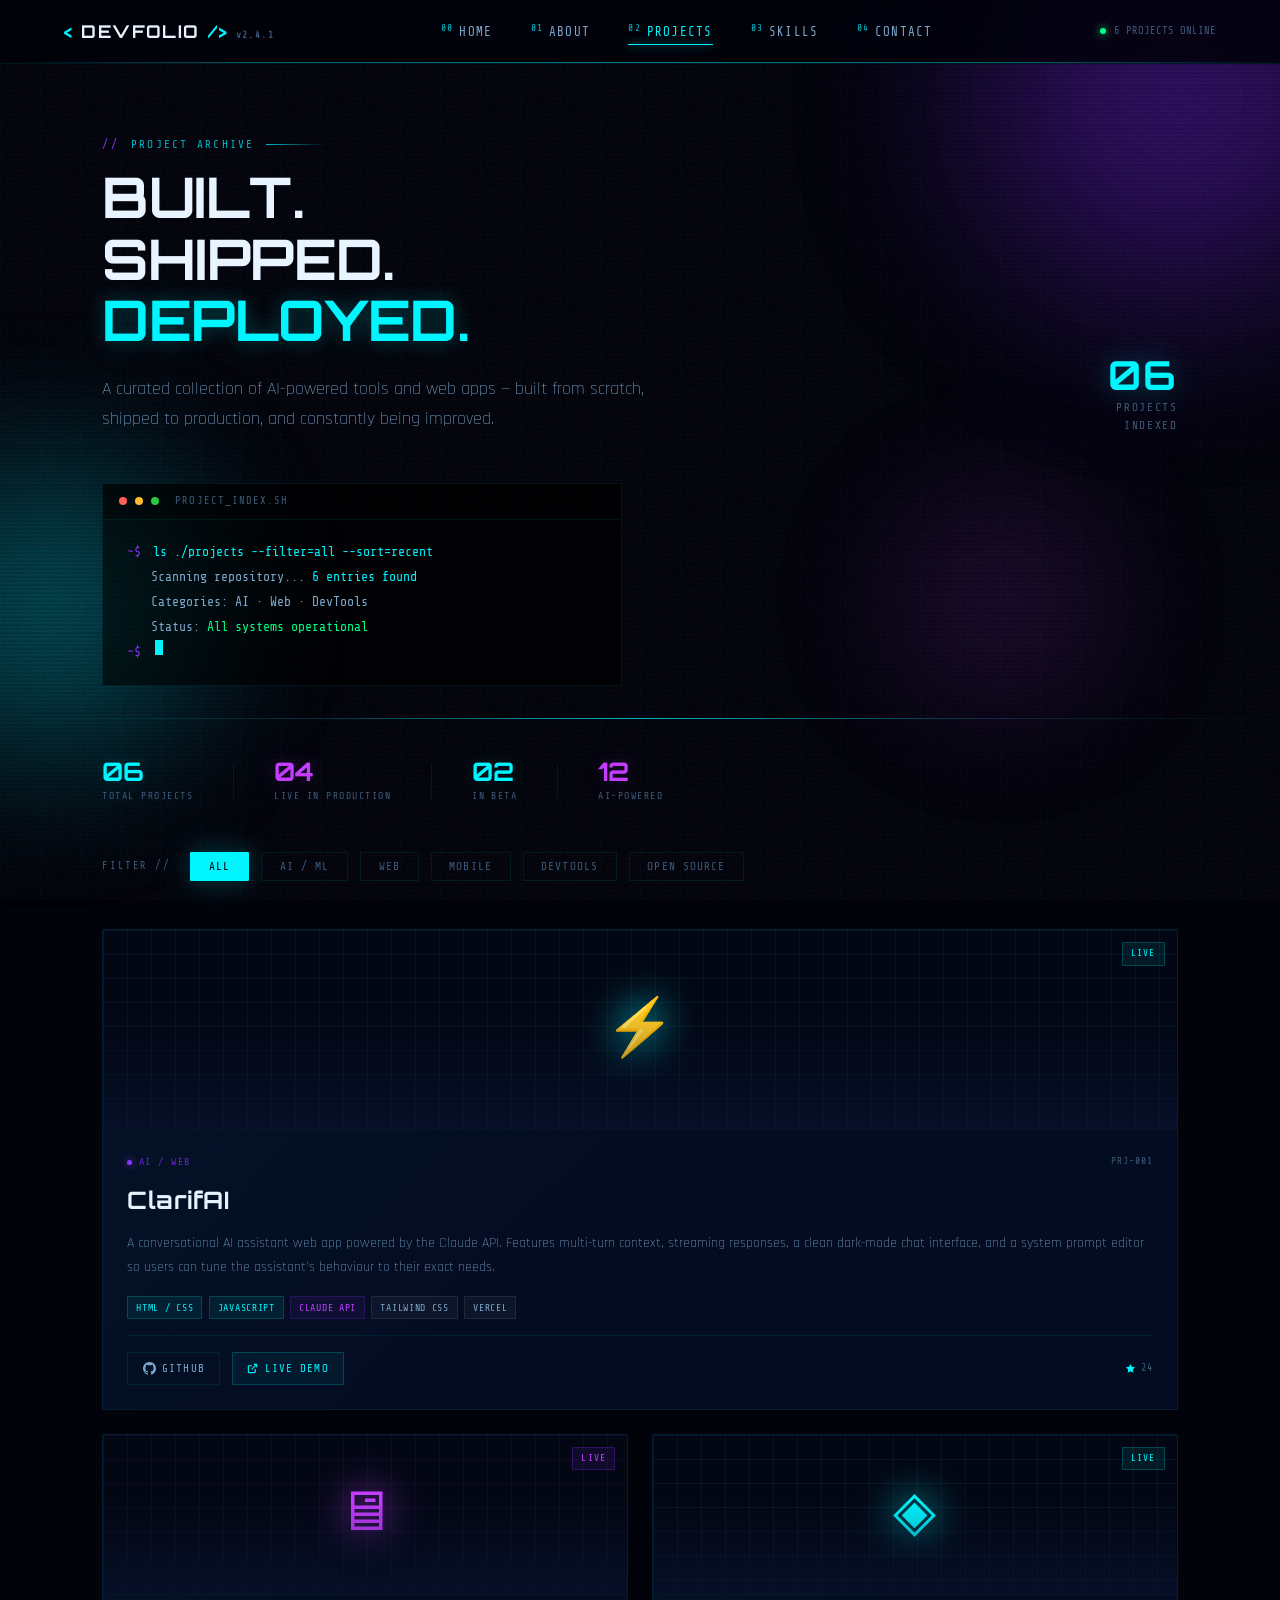
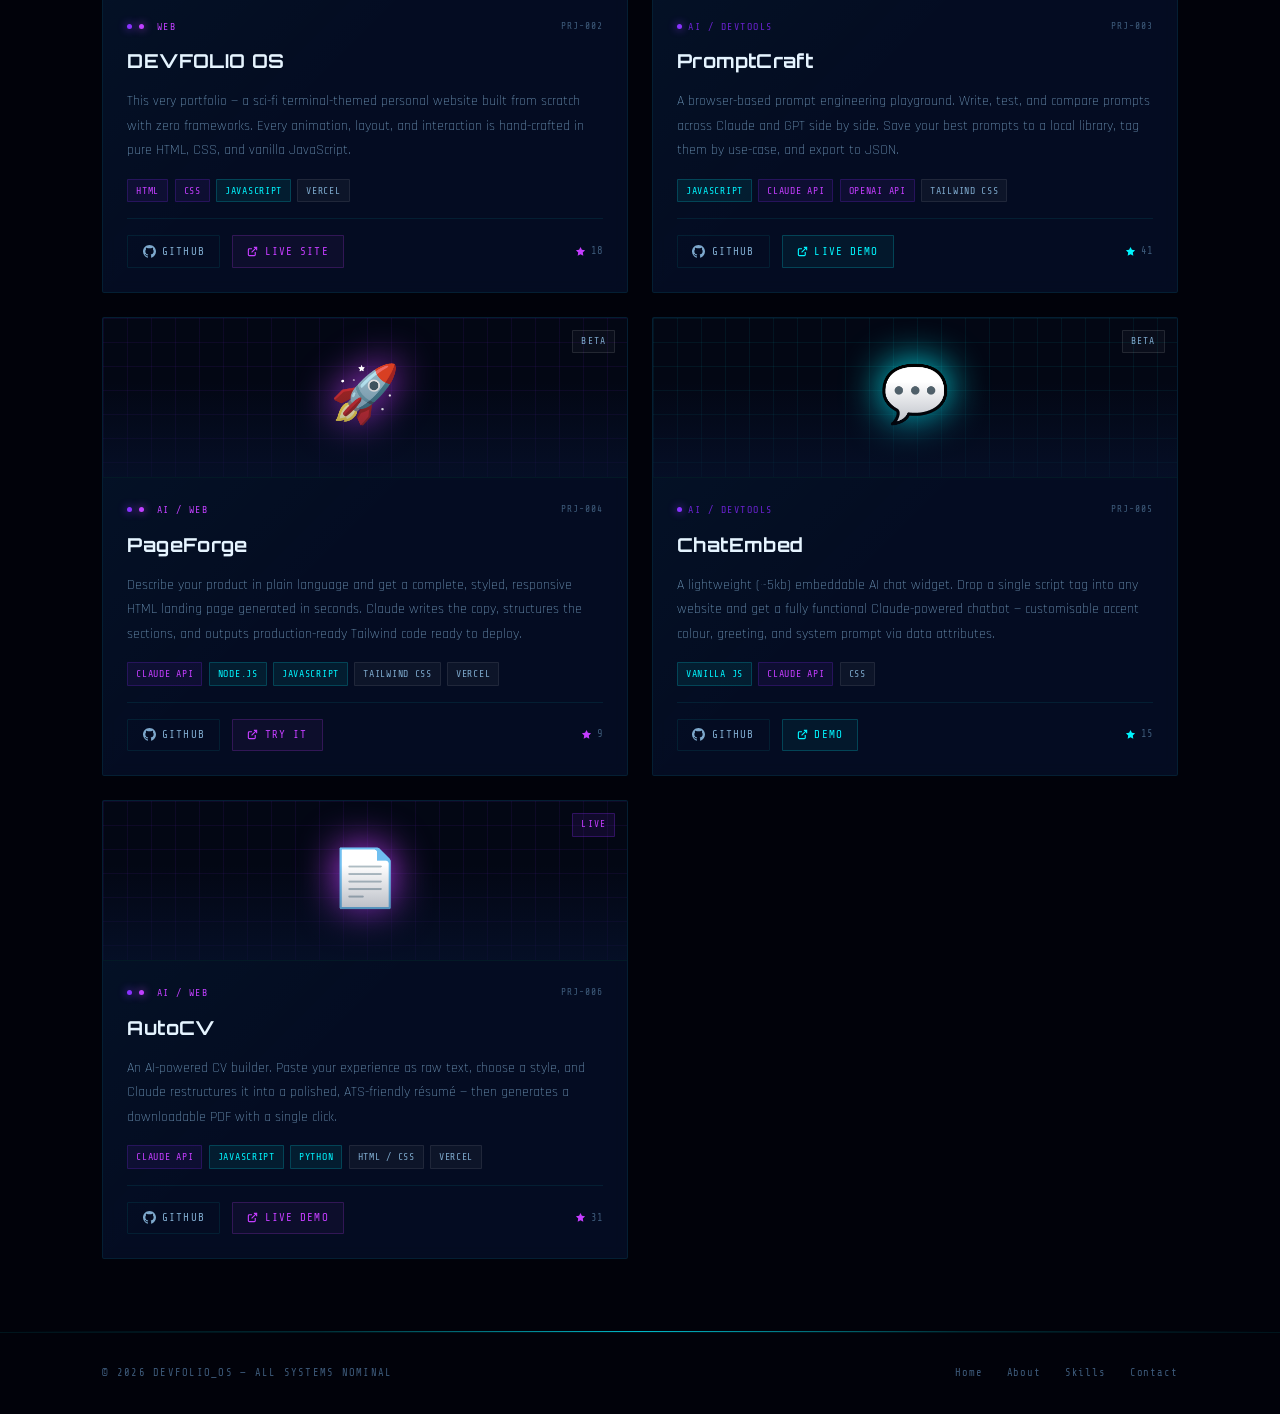
==== projects.html @ 861e6e6e "feat: load REGISTRY_MODULE and establish project array - Deploy `projects.html` to catalog active so" ====
<!doctype html>
<html lang="en">
  <head>
    <meta charset="UTF-8" />
    <meta name="viewport" content="width=device-width, initial-scale=1.0" />
    <title>DEVFOLIO_OS // Projects</title>
    <link rel="stylesheet" href="./style.css" />
    <style>
      /* ── Projects Page Specific ── */

      .projects-hero {
        padding: clamp(3rem, 8vh, 5rem) clamp(1.5rem, 8vw, 7rem) 2rem;
        max-width: 1280px;
        margin: 0 auto;
      }

      .projects-hero-grid {
        display: grid;
        grid-template-columns: 1fr auto;
        align-items: end;
        gap: 2rem;
        margin-bottom: 3rem;
      }

      .projects-counter {
        font-family: var(--font-mono);
        font-size: 0.7rem;
        color: var(--text-muted);
        letter-spacing: 0.15em;
        text-align: right;
      }

      .projects-counter span {
        display: block;
        font-family: var(--font-display);
        font-size: 2.5rem;
        font-weight: 700;
        color: var(--cyan);
        text-shadow: 0 0 30px var(--cyan-glow-md);
        line-height: 1;
        margin-bottom: 0.25rem;
      }

      /* ── Filter Bar ── */
      .filter-bar {
        display: flex;
        align-items: center;
        gap: 0.75rem;
        flex-wrap: wrap;
        padding: 0 clamp(1.5rem, 8vw, 7rem);
        max-width: 1280px;
        margin: 0 auto 3rem;
      }

      .filter-label {
        font-family: var(--font-mono);
        font-size: 0.65rem;
        color: var(--text-muted);
        letter-spacing: 0.15em;
        text-transform: uppercase;
        margin-right: 0.5rem;
        white-space: nowrap;
      }

      .filter-btn {
        font-family: var(--font-mono);
        font-size: 0.7rem;
        letter-spacing: 0.1em;
        text-transform: uppercase;
        padding: 0.45rem 1.1rem;
        border-radius: 1px;
        border: 1px solid var(--border-subtle);
        color: var(--text-muted);
        background: transparent;
        transition: all 0.25s ease;
        position: relative;
        overflow: hidden;
      }

      .filter-btn::before {
        content: '';
        position: absolute;
        inset: 0;
        background: var(--cyan-glow);
        opacity: 0;
        transition: opacity 0.25s ease;
      }

      .filter-btn:hover {
        color: var(--cyan);
        border-color: var(--border-dim);
      }

      .filter-btn:hover::before {
        opacity: 1;
      }

      .filter-btn.active {
        color: var(--bg-void);
        background: var(--cyan);
        border-color: var(--cyan);
        box-shadow:
          0 0 20px var(--cyan-glow),
          0 0 40px var(--cyan-glow);
      }

      .filter-btn.active::before {
        opacity: 0;
      }

      .filter-divider {
        width: 1px;
        height: 18px;
        background: var(--border-subtle);
        margin: 0 0.25rem;
      }

      /* ── Projects Grid ── */
      .projects-section {
        padding: 0 clamp(1.5rem, 8vw, 7rem) clamp(4rem, 8vh, 6rem);
        max-width: 1280px;
        margin: 0 auto;
      }

      .projects-grid {
        display: grid;
        grid-template-columns: repeat(auto-fill, minmax(360px, 1fr));
        gap: 1.5rem;
      }

      /* ── Project Card ── */
      .project-card {
        background: var(--bg-glass);
        border: 1px solid var(--border-subtle);
        border-radius: 2px;
        backdrop-filter: blur(8px);
        -webkit-backdrop-filter: blur(8px);
        position: relative;
        overflow: hidden;
        display: flex;
        flex-direction: column;
        transition:
          border-color 0.35s ease,
          box-shadow 0.35s ease,
          transform 0.35s ease;
      }

      .project-card::before {
        content: '';
        position: absolute;
        inset: 0;
        background: linear-gradient(135deg, rgba(0, 245, 255, 0.03) 0%, transparent 50%);
        pointer-events: none;
        transition: opacity 0.35s ease;
      }

      .project-card::after {
        content: '';
        position: absolute;
        top: 0;
        left: 0;
        right: 0;
        height: 2px;
        background: linear-gradient(90deg, transparent, var(--cyan), transparent);
        opacity: 0;
        transition: opacity 0.35s ease;
      }

      .project-card:hover {
        border-color: var(--border-bright);
        box-shadow:
          0 0 0 1px rgba(0, 245, 255, 0.08),
          0 0 40px rgba(0, 245, 255, 0.12),
          0 0 80px rgba(0, 245, 255, 0.06),
          0 16px 48px rgba(0, 0, 0, 0.5);
        transform: translateY(-4px);
      }

      .project-card:hover::after {
        opacity: 1;
      }

      .project-card.violet-accent:hover {
        border-color: var(--border-violet);
        box-shadow:
          0 0 0 1px rgba(139, 47, 255, 0.1),
          0 0 40px rgba(139, 47, 255, 0.15),
          0 0 80px rgba(139, 47, 255, 0.08),
          0 16px 48px rgba(0, 0, 0, 0.5);
      }

      .project-card.violet-accent::after {
        background: linear-gradient(90deg, transparent, var(--electric), transparent);
      }

      .project-card.featured {
        grid-column: span 2;
      }

      /* Card inner corners */
      .project-card .cc {
        position: absolute;
        width: 10px;
        height: 10px;
        border-color: var(--cyan-dim);
        border-style: solid;
        opacity: 0;
        transition: opacity 0.35s ease;
      }
      .project-card:hover .cc {
        opacity: 0.5;
      }
      .project-card .cc.tl {
        top: 0;
        left: 0;
        border-width: 1px 0 0 1px;
      }
      .project-card .cc.tr {
        top: 0;
        right: 0;
        border-width: 1px 1px 0 0;
      }
      .project-card .cc.bl {
        bottom: 0;
        left: 0;
        border-width: 0 0 1px 1px;
      }
      .project-card .cc.br {
        bottom: 0;
        right: 0;
        border-width: 0 1px 1px 0;
      }

      /* Card preview banner */
      .project-banner {
        height: 160px;
        position: relative;
        overflow: hidden;
        background: var(--bg-deep);
        border-bottom: 1px solid var(--border-subtle);
        flex-shrink: 0;
      }

      .project-banner-grid {
        position: absolute;
        inset: 0;
        background-image:
          linear-gradient(rgba(0, 245, 255, 0.06) 1px, transparent 1px),
          linear-gradient(90deg, rgba(0, 245, 255, 0.06) 1px, transparent 1px);
        background-size: 24px 24px;
      }

      .project-banner-icon {
        position: absolute;
        inset: 0;
        display: flex;
        align-items: center;
        justify-content: center;
        font-size: 3.5rem;
        filter: drop-shadow(0 0 20px currentColor);
      }

      .project-banner-overlay {
        position: absolute;
        inset: 0;
        background: linear-gradient(to top, var(--bg-glass) 0%, transparent 60%);
      }

      .project-banner-status {
        position: absolute;
        top: 0.75rem;
        right: 0.75rem;
        font-family: var(--font-mono);
        font-size: 0.6rem;
        letter-spacing: 0.12em;
        text-transform: uppercase;
        padding: 0.2rem 0.5rem;
        border-radius: 1px;
      }

      /* Card body */
      .project-body {
        padding: 1.5rem;
        display: flex;
        flex-direction: column;
        gap: 1rem;
        flex: 1;
      }

      .project-meta {
        display: flex;
        align-items: center;
        justify-content: space-between;
        gap: 0.5rem;
      }

      .project-category {
        font-family: var(--font-mono);
        font-size: 0.62rem;
        letter-spacing: 0.15em;
        text-transform: uppercase;
        color: var(--violet-dim);
        display: flex;
        align-items: center;
        gap: 0.4rem;
      }

      .project-category::before {
        content: '';
        display: inline-block;
        width: 5px;
        height: 5px;
        border-radius: 50%;
        background: var(--violet);
        box-shadow: 0 0 8px var(--violet);
      }

      .project-id {
        font-family: var(--font-mono);
        font-size: 0.6rem;
        color: var(--text-muted);
        letter-spacing: 0.1em;
      }

      .project-title {
        font-family: var(--font-display);
        font-size: 1.2rem;
        font-weight: 700;
        color: var(--text-primary);
        letter-spacing: 0.02em;
        line-height: 1.2;
        transition: color 0.25s ease;
      }

      .project-card:hover .project-title {
        color: var(--cyan);
      }

      .project-card.violet-accent:hover .project-title {
        color: var(--electric);
      }

      .project-desc {
        font-size: 0.9rem;
        color: var(--text-secondary);
        line-height: 1.7;
        font-weight: 300;
        flex: 1;
      }

      .project-stack {
        display: flex;
        flex-wrap: wrap;
        gap: 0.4rem;
      }

      .stack-tag {
        font-family: var(--font-mono);
        font-size: 0.62rem;
        letter-spacing: 0.07em;
        padding: 0.18rem 0.5rem;
        border-radius: 1px;
        text-transform: uppercase;
      }

      .stack-tag.cyan {
        color: var(--cyan);
        background: rgba(0, 245, 255, 0.07);
        border: 1px solid rgba(0, 245, 255, 0.18);
      }

      .stack-tag.violet {
        color: var(--electric);
        background: rgba(139, 47, 255, 0.08);
        border: 1px solid rgba(139, 47, 255, 0.2);
      }

      .stack-tag.neutral {
        color: var(--text-secondary);
        background: rgba(255, 255, 255, 0.04);
        border: 1px solid rgba(255, 255, 255, 0.08);
      }

      .project-footer {
        display: flex;
        align-items: center;
        gap: 0.75rem;
        padding-top: 1rem;
        border-top: 1px solid var(--border-subtle);
        margin-top: auto;
      }

      .project-link {
        display: inline-flex;
        align-items: center;
        gap: 0.4rem;
        font-family: var(--font-mono);
        font-size: 0.68rem;
        letter-spacing: 0.1em;
        text-transform: uppercase;
        padding: 0.4rem 0.9rem;
        border-radius: 1px;
        border: 1px solid transparent;
        transition: all 0.25s ease;
      }

      .project-link.github {
        color: var(--text-secondary);
        border-color: var(--border-subtle);
      }

      .project-link.github:hover {
        color: var(--text-primary);
        border-color: var(--border-dim);
        background: rgba(255, 255, 255, 0.04);
        text-shadow: none;
      }

      .project-link.demo {
        color: var(--cyan);
        border-color: rgba(0, 245, 255, 0.2);
        background: rgba(0, 245, 255, 0.05);
      }

      .project-link.demo:hover {
        background: rgba(0, 245, 255, 0.12);
        border-color: var(--cyan);
        box-shadow: 0 0 16px var(--cyan-glow);
        text-shadow: none;
      }

      .project-link.demo.violet {
        color: var(--electric);
        border-color: rgba(196, 61, 255, 0.2);
        background: rgba(196, 61, 255, 0.05);
      }

      .project-link.demo.violet:hover {
        background: rgba(196, 61, 255, 0.12);
        border-color: var(--electric);
        box-shadow: 0 0 16px var(--electric-glow);
      }

      .project-star {
        margin-left: auto;
        display: flex;
        align-items: center;
        gap: 0.3rem;
        font-family: var(--font-mono);
        font-size: 0.65rem;
        color: var(--text-muted);
      }

      /* ── Empty State ── */
      .projects-empty {
        display: none;
        grid-column: 1 / -1;
        padding: 4rem 2rem;
        text-align: center;
        border: 1px dashed var(--border-subtle);
        color: var(--text-muted);
        font-family: var(--font-mono);
        font-size: 0.8rem;
        letter-spacing: 0.1em;
      }

      .projects-empty span {
        display: block;
        font-size: 2rem;
        margin-bottom: 1rem;
        opacity: 0.3;
      }

      /* ── Hide filtered cards ── */
      .project-card.hidden {
        display: none;
      }

      /* ── Featured card special layout ── */
      .project-card.featured .project-banner {
        height: 200px;
      }

      .project-card.featured .project-title {
        font-size: 1.5rem;
      }

      /* ── Stats bar ── */
      .projects-stats {
        display: flex;
        align-items: center;
        gap: 2.5rem;
        padding: 0 clamp(1.5rem, 8vw, 7rem);
        max-width: 1280px;
        margin: 0 auto 3rem;
        flex-wrap: wrap;
      }

      .stat-item {
        display: flex;
        flex-direction: column;
        gap: 0.2rem;
      }

      .stat-value {
        font-family: var(--font-display);
        font-size: 1.6rem;
        font-weight: 700;
        color: var(--cyan);
        text-shadow: 0 0 20px var(--cyan-glow);
        line-height: 1;
      }

      .stat-label {
        font-family: var(--font-mono);
        font-size: 0.62rem;
        color: var(--text-muted);
        letter-spacing: 0.15em;
        text-transform: uppercase;
      }

      .stat-divider {
        width: 1px;
        height: 36px;
        background: var(--border-subtle);
      }

      /* ── Responsive ── */
      @media (max-width: 900px) {
        .projects-hero-grid {
          grid-template-columns: 1fr;
        }
        .projects-counter {
          text-align: left;
          display: flex;
          align-items: center;
          gap: 0.75rem;
        }
        .projects-counter span {
          display: inline;
          font-size: 1.8rem;
        }
        .project-card.featured {
          grid-column: span 1;
        }
      }

      @media (max-width: 768px) {
        .projects-grid {
          grid-template-columns: 1fr;
        }
        .projects-stats {
          gap: 1.5rem;
        }
      }
    </style>
  </head>
  <body>
    <!-- Background layers -->
    <div class="noise"></div>
    <div class="orb orb-1"></div>
    <div class="orb orb-2"></div>
    <div class="orb orb-3"></div>

    <!-- Navigation -->
    <nav class="nav">
      <a href="./index.html" class="nav-logo">
        <span class="accent">&lt;</span>
        DEVFOLIO
        <span class="accent">/&gt;</span>
        <span class="version">v2.4.1</span>
      </a>
      <ul class="nav-links" id="navLinks">
        <li><a href="./index.html" class="nav-link" data-index="00">Home</a></li>
        <li><a href="./about.html" class="nav-link" data-index="01">About</a></li>
        <li><a href="./projects.html" class="nav-link active" data-index="02">Projects</a></li>
        <li><a href="./skills.html" class="nav-link" data-index="03">Skills</a></li>
        <li><a href="./contact.html" class="nav-link" data-index="04">Contact</a></li>
      </ul>
      <div class="nav-status">
        <div class="nav-status-dot"></div>
        <span>6 PROJECTS ONLINE</span>
      </div>
      <button class="nav-toggle" id="navToggle" aria-label="Toggle navigation">
        <span></span>
        <span></span>
        <span></span>
      </button>
    </nav>

    <div class="page">
      <!-- ── Hero ── -->
      <div class="projects-hero">
        <div class="projects-hero-grid reveal">
          <div>
            <div class="section-tag">Project Archive</div>
            <h1 class="section-title">
              BUILT.
              <br />
              SHIPPED.
              <br />
              <em>DEPLOYED.</em>
            </h1>
            <p class="section-sub">
              A curated collection of AI-powered tools and web apps — built from scratch, shipped to
              production, and constantly being improved.
            </p>
          </div>
          <div class="projects-counter reveal reveal-delay-2">
            <span id="visibleCount">06</span>
            PROJECTS
            <br />
            INDEXED
          </div>
        </div>

        <!-- Terminal snippet -->
        <div class="terminal reveal reveal-delay-3" style="max-width: 520px">
          <div class="terminal-header">
            <div class="terminal-dot red"></div>
            <div class="terminal-dot yellow"></div>
            <div class="terminal-dot green"></div>
            <span class="terminal-title">project_index.sh</span>
          </div>
          <div class="terminal-body">
            <div class="terminal-line">
              <span class="terminal-prompt">~$</span>
              <span class="terminal-cmd">ls ./projects --filter=all --sort=recent</span>
            </div>
            <div class="terminal-line">
              <span class="terminal-out">
                Scanning repository...
                <span style="color: var(--cyan)">6 entries found</span>
              </span>
            </div>
            <div class="terminal-line">
              <span class="terminal-out">Categories: AI · Web · DevTools</span>
            </div>
            <div class="terminal-line">
              <span class="terminal-out">
                Status:
                <span style="color: #00ff88">All systems operational</span>
              </span>
            </div>
            <div class="terminal-line">
              <span class="terminal-prompt">~$</span>
              <span class="terminal-cursor"></span>
            </div>
          </div>
        </div>
      </div>

      <div class="divider"></div>

      <!-- ── Stats ── -->
      <div class="projects-stats" style="padding-top: 2.5rem">
        <div class="stat-item reveal">
          <div class="stat-value">06</div>
          <div class="stat-label">Total Projects</div>
        </div>
        <div class="stat-divider reveal reveal-delay-1"></div>
        <div class="stat-item reveal reveal-delay-1">
          <div class="stat-value" style="color: var(--electric); text-shadow: 0 0 20px var(--electric-glow)">04</div>
          <div class="stat-label">Live in Production</div>
        </div>
        <div class="stat-divider reveal reveal-delay-2"></div>
        <div class="stat-item reveal reveal-delay-2">
          <div class="stat-value">02</div>
          <div class="stat-label">In Beta</div>
        </div>
        <div class="stat-divider reveal reveal-delay-3"></div>
        <div class="stat-item reveal reveal-delay-3">
          <div class="stat-value" style="color: var(--electric); text-shadow: 0 0 20px var(--electric-glow)">12</div>
          <div class="stat-label">AI-Powered</div>
        </div>
      </div>

      <!-- ── Filter Bar ── -->
      <div class="filter-bar reveal">
        <span class="filter-label">Filter //</span>
        <button class="filter-btn active" data-filter="all">All</button>
        <button class="filter-btn" data-filter="ai">AI / ML</button>
        <button class="filter-btn" data-filter="web">Web</button>
        <button class="filter-btn" data-filter="mobile">Mobile</button>
        <button class="filter-btn" data-filter="devtools">DevTools</button>
        <button class="filter-btn" data-filter="oss">Open Source</button>
      </div>

      <!-- ── Projects Grid ── -->
      <div class="projects-section">
        <div class="projects-grid" id="projectsGrid">
          <!-- ── Card 01: ClarifAI ── -->
          <article class="project-card featured reveal" data-category="ai web">
            <div class="cc tl"></div><div class="cc tr"></div>
            <div class="cc bl"></div><div class="cc br"></div>

            <div class="project-banner">
              <div class="project-banner-grid"></div>
              <div class="project-banner-icon" style="color: var(--cyan);">⚡</div>
              <div class="project-banner-overlay"></div>
              <div class="project-banner-status tag tag-cyan">LIVE</div>
            </div>

            <div class="project-body">
              <div class="project-meta">
                <span class="project-category">AI / Web</span>
                <span class="project-id">PRJ-001</span>
              </div>
              <h2 class="project-title">ClarifAI</h2>
              <p class="project-desc">
                A conversational AI assistant web app powered by the Claude API. Features multi-turn
                context, streaming responses, a clean dark-mode chat interface, and a system prompt
                editor so users can tune the assistant's behaviour to their exact needs.
              </p>
              <div class="project-stack">
                <span class="stack-tag cyan">HTML / CSS</span>
                <span class="stack-tag cyan">JavaScript</span>
                <span class="stack-tag violet">Claude API</span>
                <span class="stack-tag neutral">Tailwind CSS</span>
                <span class="stack-tag neutral">Vercel</span>
              </div>
              <div class="project-footer">
                <a href="#" class="project-link github"><svg width="13" height="13" viewBox="0 0 24 24" fill="currentColor"><path d="M12 0C5.37 0 0 5.37 0 12c0 5.3 3.44 9.8 8.2 11.37.6.1.82-.26.82-.58v-2.03c-3.34.73-4.04-1.61-4.04-1.61-.54-1.38-1.33-1.75-1.33-1.75-1.08-.74.08-.73.08-.73 1.2.09 1.83 1.23 1.83 1.23 1.07 1.83 2.8 1.3 3.48 1 .1-.78.42-1.3.76-1.6-2.67-.3-5.47-1.33-5.47-5.93 0-1.31.47-2.38 1.24-3.22-.13-.3-.54-1.52.12-3.18 0 0 1-.32 3.3 1.23a11.5 11.5 0 0 1 3-.4c1.02.005 2.04.14 3 .4 2.28-1.55 3.29-1.23 3.29-1.23.66 1.66.25 2.88.12 3.18.77.84 1.24 1.91 1.24 3.22 0 4.61-2.8 5.63-5.48 5.92.43.37.81 1.1.81 2.22v3.29c0 .32.22.7.83.58C20.57 21.8 24 17.3 24 12c0-6.63-5.37-12-12-12z"/></svg> GitHub</a>
                <a href="#" class="project-link demo"><svg width="11" height="11" viewBox="0 0 24 24" fill="none" stroke="currentColor" stroke-width="2.5"><path d="M18 13v6a2 2 0 0 1-2 2H5a2 2 0 0 1-2-2V8a2 2 0 0 1 2-2h6"/><polyline points="15 3 21 3 21 9"/><line x1="10" y1="14" x2="21" y2="3"/></svg> Live Demo</a>
                <div class="project-star"><svg width="11" height="11" viewBox="0 0 24 24" fill="currentColor" style="color:var(--cyan)"><path d="M12 2l3.09 6.26L22 9.27l-5 4.87 1.18 6.88L12 17.77l-6.18 3.25L7 14.14 2 9.27l6.91-1.01L12 2z"/></svg> 24</div>
              </div>
            </div>
          </article>

          <!-- ── Card 02: DEVFOLIO OS ── -->
          <article class="project-card violet-accent reveal reveal-delay-1" data-category="web">
            <div class="cc tl"></div><div class="cc tr"></div>
            <div class="cc bl"></div><div class="cc br"></div>

            <div class="project-banner">
              <div class="project-banner-grid" style="background-image: linear-gradient(rgba(139,47,255,0.08) 1px, transparent 1px), linear-gradient(90deg, rgba(139,47,255,0.08) 1px, transparent 1px); background-size: 24px 24px;"></div>
              <div class="project-banner-icon" style="color: var(--electric);">🖥</div>
              <div class="project-banner-overlay"></div>
              <div class="project-banner-status tag tag-violet">LIVE</div>
            </div>

            <div class="project-body">
              <div class="project-meta">
                <span class="project-category" style="color: var(--electric);"><span style="display:inline-block;width:5px;height:5px;border-radius:50%;background:var(--electric);box-shadow:0 0 8px var(--electric);margin-right:0.4rem;"></span>Web</span>
                <span class="project-id">PRJ-002</span>
              </div>
              <h2 class="project-title">DEVFOLIO OS</h2>
              <p class="project-desc">
                This very portfolio — a sci-fi terminal-themed personal website built from scratch with
                zero frameworks. Every animation, layout, and interaction is hand-crafted in pure HTML,
                CSS, and vanilla JavaScript.
              </p>
              <div class="project-stack">
                <span class="stack-tag violet">HTML</span>
                <span class="stack-tag violet">CSS</span>
                <span class="stack-tag cyan">JavaScript</span>
                <span class="stack-tag neutral">Vercel</span>
              </div>
              <div class="project-footer">
                <a href="#" class="project-link github"><svg width="13" height="13" viewBox="0 0 24 24" fill="currentColor"><path d="M12 0C5.37 0 0 5.37 0 12c0 5.3 3.44 9.8 8.2 11.37.6.1.82-.26.82-.58v-2.03c-3.34.73-4.04-1.61-4.04-1.61-.54-1.38-1.33-1.75-1.33-1.75-1.08-.74.08-.73.08-.73 1.2.09 1.83 1.23 1.83 1.23 1.07 1.83 2.8 1.3 3.48 1 .1-.78.42-1.3.76-1.6-2.67-.3-5.47-1.33-5.47-5.93 0-1.31.47-2.38 1.24-3.22-.13-.3-.54-1.52.12-3.18 0 0 1-.32 3.3 1.23a11.5 11.5 0 0 1 3-.4c1.02.005 2.04.14 3 .4 2.28-1.55 3.29-1.23 3.29-1.23.66 1.66.25 2.88.12 3.18.77.84 1.24 1.91 1.24 3.22 0 4.61-2.8 5.63-5.48 5.92.43.37.81 1.1.81 2.22v3.29c0 .32.22.7.83.58C20.57 21.8 24 17.3 24 12c0-6.63-5.37-12-12-12z"/></svg> GitHub</a>
                <a href="#" class="project-link demo violet"><svg width="11" height="11" viewBox="0 0 24 24" fill="none" stroke="currentColor" stroke-width="2.5"><path d="M18 13v6a2 2 0 0 1-2 2H5a2 2 0 0 1-2-2V8a2 2 0 0 1 2-2h6"/><polyline points="15 3 21 3 21 9"/><line x1="10" y1="14" x2="21" y2="3"/></svg> Live Site</a>
                <div class="project-star"><svg width="11" height="11" viewBox="0 0 24 24" fill="currentColor" style="color:var(--electric)"><path d="M12 2l3.09 6.26L22 9.27l-5 4.87 1.18 6.88L12 17.77l-6.18 3.25L7 14.14 2 9.27l6.91-1.01L12 2z"/></svg> 18</div>
              </div>
            </div>
          </article>

          <!-- ── Card 03: PromptCraft ── -->
          <article class="project-card reveal reveal-delay-2" data-category="ai devtools">
            <div class="cc tl"></div><div class="cc tr"></div>
            <div class="cc bl"></div><div class="cc br"></div>

            <div class="project-banner">
              <div class="project-banner-grid"></div>
              <div class="project-banner-icon" style="color: var(--cyan);">◈</div>
              <div class="project-banner-overlay"></div>
              <div class="project-banner-status tag tag-cyan">LIVE</div>
            </div>

            <div class="project-body">
              <div class="project-meta">
                <span class="project-category">AI / DevTools</span>
                <span class="project-id">PRJ-003</span>
              </div>
              <h2 class="project-title">PromptCraft</h2>
              <p class="project-desc">
                A browser-based prompt engineering playground. Write, test, and compare prompts across
                Claude and GPT side by side. Save your best prompts to a local library, tag them by
                use-case, and export to JSON.
              </p>
              <div class="project-stack">
                <span class="stack-tag cyan">JavaScript</span>
                <span class="stack-tag violet">Claude API</span>
                <span class="stack-tag violet">OpenAI API</span>
                <span class="stack-tag neutral">Tailwind CSS</span>
              </div>
              <div class="project-footer">
                <a href="#" class="project-link github"><svg width="13" height="13" viewBox="0 0 24 24" fill="currentColor"><path d="M12 0C5.37 0 0 5.37 0 12c0 5.3 3.44 9.8 8.2 11.37.6.1.82-.26.82-.58v-2.03c-3.34.73-4.04-1.61-4.04-1.61-.54-1.38-1.33-1.75-1.33-1.75-1.08-.74.08-.73.08-.73 1.2.09 1.83 1.23 1.83 1.23 1.07 1.83 2.8 1.3 3.48 1 .1-.78.42-1.3.76-1.6-2.67-.3-5.47-1.33-5.47-5.93 0-1.31.47-2.38 1.24-3.22-.13-.3-.54-1.52.12-3.18 0 0 1-.32 3.3 1.23a11.5 11.5 0 0 1 3-.4c1.02.005 2.04.14 3 .4 2.28-1.55 3.29-1.23 3.29-1.23.66 1.66.25 2.88.12 3.18.77.84 1.24 1.91 1.24 3.22 0 4.61-2.8 5.63-5.48 5.92.43.37.81 1.1.81 2.22v3.29c0 .32.22.7.83.58C20.57 21.8 24 17.3 24 12c0-6.63-5.37-12-12-12z"/></svg> GitHub</a>
                <a href="#" class="project-link demo"><svg width="11" height="11" viewBox="0 0 24 24" fill="none" stroke="currentColor" stroke-width="2.5"><path d="M18 13v6a2 2 0 0 1-2 2H5a2 2 0 0 1-2-2V8a2 2 0 0 1 2-2h6"/><polyline points="15 3 21 3 21 9"/><line x1="10" y1="14" x2="21" y2="3"/></svg> Live Demo</a>
                <div class="project-star"><svg width="11" height="11" viewBox="0 0 24 24" fill="currentColor" style="color:var(--cyan)"><path d="M12 2l3.09 6.26L22 9.27l-5 4.87 1.18 6.88L12 17.77l-6.18 3.25L7 14.14 2 9.27l6.91-1.01L12 2z"/></svg> 41</div>
              </div>
            </div>
          </article>

          <!-- ── Card 04: PageForge ── -->
          <article class="project-card violet-accent reveal reveal-delay-1" data-category="ai web">
            <div class="cc tl"></div><div class="cc tr"></div>
            <div class="cc bl"></div><div class="cc br"></div>

            <div class="project-banner">
              <div class="project-banner-grid" style="background-image: linear-gradient(rgba(139,47,255,0.08) 1px, transparent 1px), linear-gradient(90deg, rgba(139,47,255,0.08) 1px, transparent 1px); background-size: 24px 24px;"></div>
              <div class="project-banner-icon" style="color: var(--electric);">🚀</div>
              <div class="project-banner-overlay"></div>
              <div class="project-banner-status tag tag-dim" style="color:var(--text-secondary); border-color:rgba(255,255,255,0.1);">BETA</div>
            </div>

            <div class="project-body">
              <div class="project-meta">
                <span class="project-category" style="color: var(--electric);"><span style="display:inline-block;width:5px;height:5px;border-radius:50%;background:var(--electric);box-shadow:0 0 8px var(--electric);margin-right:0.4rem;"></span>AI / Web</span>
                <span class="project-id">PRJ-004</span>
              </div>
              <h2 class="project-title">PageForge</h2>
              <p class="project-desc">
                Describe your product in plain language and get a complete, styled, responsive HTML
                landing page generated in seconds. Claude writes the copy, structures the sections,
                and outputs production-ready Tailwind code ready to deploy.
              </p>
              <div class="project-stack">
                <span class="stack-tag violet">Claude API</span>
                <span class="stack-tag cyan">Node.js</span>
                <span class="stack-tag cyan">JavaScript</span>
                <span class="stack-tag neutral">Tailwind CSS</span>
                <span class="stack-tag neutral">Vercel</span>
              </div>
              <div class="project-footer">
                <a href="#" class="project-link github"><svg width="13" height="13" viewBox="0 0 24 24" fill="currentColor"><path d="M12 0C5.37 0 0 5.37 0 12c0 5.3 3.44 9.8 8.2 11.37.6.1.82-.26.82-.58v-2.03c-3.34.73-4.04-1.61-4.04-1.61-.54-1.38-1.33-1.75-1.33-1.75-1.08-.74.08-.73.08-.73 1.2.09 1.83 1.23 1.83 1.23 1.07 1.83 2.8 1.3 3.48 1 .1-.78.42-1.3.76-1.6-2.67-.3-5.47-1.33-5.47-5.93 0-1.31.47-2.38 1.24-3.22-.13-.3-.54-1.52.12-3.18 0 0 1-.32 3.3 1.23a11.5 11.5 0 0 1 3-.4c1.02.005 2.04.14 3 .4 2.28-1.55 3.29-1.23 3.29-1.23.66 1.66.25 2.88.12 3.18.77.84 1.24 1.91 1.24 3.22 0 4.61-2.8 5.63-5.48 5.92.43.37.81 1.1.81 2.22v3.29c0 .32.22.7.83.58C20.57 21.8 24 17.3 24 12c0-6.63-5.37-12-12-12z"/></svg> GitHub</a>
                <a href="#" class="project-link demo violet"><svg width="11" height="11" viewBox="0 0 24 24" fill="none" stroke="currentColor" stroke-width="2.5"><path d="M18 13v6a2 2 0 0 1-2 2H5a2 2 0 0 1-2-2V8a2 2 0 0 1 2-2h6"/><polyline points="15 3 21 3 21 9"/><line x1="10" y1="14" x2="21" y2="3"/></svg> Try It</a>
                <div class="project-star"><svg width="11" height="11" viewBox="0 0 24 24" fill="currentColor" style="color:var(--electric)"><path d="M12 2l3.09 6.26L22 9.27l-5 4.87 1.18 6.88L12 17.77l-6.18 3.25L7 14.14 2 9.27l6.91-1.01L12 2z"/></svg> 9</div>
              </div>
            </div>
          </article>

          <!-- ── Card 05: ChatEmbed ── -->
          <article class="project-card reveal reveal-delay-2" data-category="ai devtools">
            <div class="cc tl"></div><div class="cc tr"></div>
            <div class="cc bl"></div><div class="cc br"></div>

            <div class="project-banner">
              <div class="project-banner-grid"></div>
              <div class="project-banner-icon" style="color: var(--cyan);">💬</div>
              <div class="project-banner-overlay"></div>
              <div class="project-banner-status tag tag-dim" style="color:var(--text-secondary); border-color:rgba(255,255,255,0.1);">BETA</div>
            </div>

            <div class="project-body">
              <div class="project-meta">
                <span class="project-category">AI / DevTools</span>
                <span class="project-id">PRJ-005</span>
              </div>
              <h2 class="project-title">ChatEmbed</h2>
              <p class="project-desc">
                A lightweight (~5kb) embeddable AI chat widget. Drop a single script tag into any
                website and get a fully functional Claude-powered chatbot — customisable accent colour,
                greeting, and system prompt via data attributes.
              </p>
              <div class="project-stack">
                <span class="stack-tag cyan">Vanilla JS</span>
                <span class="stack-tag violet">Claude API</span>
                <span class="stack-tag neutral">CSS</span>
              </div>
              <div class="project-footer">
                <a href="#" class="project-link github"><svg width="13" height="13" viewBox="0 0 24 24" fill="currentColor"><path d="M12 0C5.37 0 0 5.37 0 12c0 5.3 3.44 9.8 8.2 11.37.6.1.82-.26.82-.58v-2.03c-3.34.73-4.04-1.61-4.04-1.61-.54-1.38-1.33-1.75-1.33-1.75-1.08-.74.08-.73.08-.73 1.2.09 1.83 1.23 1.83 1.23 1.07 1.83 2.8 1.3 3.48 1 .1-.78.42-1.3.76-1.6-2.67-.3-5.47-1.33-5.47-5.93 0-1.31.47-2.38 1.24-3.22-.13-.3-.54-1.52.12-3.18 0 0 1-.32 3.3 1.23a11.5 11.5 0 0 1 3-.4c1.02.005 2.04.14 3 .4 2.28-1.55 3.29-1.23 3.29-1.23.66 1.66.25 2.88.12 3.18.77.84 1.24 1.91 1.24 3.22 0 4.61-2.8 5.63-5.48 5.92.43.37.81 1.1.81 2.22v3.29c0 .32.22.7.83.58C20.57 21.8 24 17.3 24 12c0-6.63-5.37-12-12-12z"/></svg> GitHub</a>
                <a href="#" class="project-link demo"><svg width="11" height="11" viewBox="0 0 24 24" fill="none" stroke="currentColor" stroke-width="2.5"><path d="M18 13v6a2 2 0 0 1-2 2H5a2 2 0 0 1-2-2V8a2 2 0 0 1 2-2h6"/><polyline points="15 3 21 3 21 9"/><line x1="10" y1="14" x2="21" y2="3"/></svg> Demo</a>
                <div class="project-star"><svg width="11" height="11" viewBox="0 0 24 24" fill="currentColor" style="color:var(--cyan)"><path d="M12 2l3.09 6.26L22 9.27l-5 4.87 1.18 6.88L12 17.77l-6.18 3.25L7 14.14 2 9.27l6.91-1.01L12 2z"/></svg> 15</div>
              </div>
            </div>
          </article>

          <!-- ── Card 06: AutoCV ── -->
          <article class="project-card violet-accent reveal reveal-delay-3" data-category="ai web">
            <div class="cc tl"></div><div class="cc tr"></div>
            <div class="cc bl"></div><div class="cc br"></div>

            <div class="project-banner">
              <div class="project-banner-grid" style="background-image: linear-gradient(rgba(139,47,255,0.08) 1px, transparent 1px), linear-gradient(90deg, rgba(139,47,255,0.08) 1px, transparent 1px); background-size: 24px 24px;"></div>
              <div class="project-banner-icon" style="color: var(--electric);">📄</div>
              <div class="project-banner-overlay"></div>
              <div class="project-banner-status tag tag-violet">LIVE</div>
            </div>

            <div class="project-body">
              <div class="project-meta">
                <span class="project-category" style="color: var(--electric);"><span style="display:inline-block;width:5px;height:5px;border-radius:50%;background:var(--electric);box-shadow:0 0 8px var(--electric);margin-right:0.4rem;"></span>AI / Web</span>
                <span class="project-id">PRJ-006</span>
              </div>
              <h2 class="project-title">AutoCV</h2>
              <p class="project-desc">
                An AI-powered CV builder. Paste your experience as raw text, choose a style, and Claude
                restructures it into a polished, ATS-friendly résumé — then generates a downloadable
                PDF with a single click.
              </p>
              <div class="project-stack">
                <span class="stack-tag violet">Claude API</span>
                <span class="stack-tag cyan">JavaScript</span>
                <span class="stack-tag cyan">Python</span>
                <span class="stack-tag neutral">HTML / CSS</span>
                <span class="stack-tag neutral">Vercel</span>
              </div>
              <div class="project-footer">
                <a href="#" class="project-link github"><svg width="13" height="13" viewBox="0 0 24 24" fill="currentColor"><path d="M12 0C5.37 0 0 5.37 0 12c0 5.3 3.44 9.8 8.2 11.37.6.1.82-.26.82-.58v-2.03c-3.34.73-4.04-1.61-4.04-1.61-.54-1.38-1.33-1.75-1.33-1.75-1.08-.74.08-.73.08-.73 1.2.09 1.83 1.23 1.83 1.23 1.07 1.83 2.8 1.3 3.48 1 .1-.78.42-1.3.76-1.6-2.67-.3-5.47-1.33-5.47-5.93 0-1.31.47-2.38 1.24-3.22-.13-.3-.54-1.52.12-3.18 0 0 1-.32 3.3 1.23a11.5 11.5 0 0 1 3-.4c1.02.005 2.04.14 3 .4 2.28-1.55 3.29-1.23 3.29-1.23.66 1.66.25 2.88.12 3.18.77.84 1.24 1.91 1.24 3.22 0 4.61-2.8 5.63-5.48 5.92.43.37.81 1.1.81 2.22v3.29c0 .32.22.7.83.58C20.57 21.8 24 17.3 24 12c0-6.63-5.37-12-12-12z"/></svg> GitHub</a>
                <a href="#" class="project-link demo violet"><svg width="11" height="11" viewBox="0 0 24 24" fill="none" stroke="currentColor" stroke-width="2.5"><path d="M18 13v6a2 2 0 0 1-2 2H5a2 2 0 0 1-2-2V8a2 2 0 0 1 2-2h6"/><polyline points="15 3 21 3 21 9"/><line x1="10" y1="14" x2="21" y2="3"/></svg> Live Demo</a>
                <div class="project-star"><svg width="11" height="11" viewBox="0 0 24 24" fill="currentColor" style="color:var(--electric)"><path d="M12 2l3.09 6.26L22 9.27l-5 4.87 1.18 6.88L12 17.77l-6.18 3.25L7 14.14 2 9.27l6.91-1.01L12 2z"/></svg> 31</div>
              </div>
            </div>
          </article>

          <!-- Empty state -->
          <div class="projects-empty" id="emptyState">
            <span>◈</span>
            NO PROJECTS MATCH CURRENT FILTER
          </div>
        </div>
        <!-- /projects-grid -->
      </div>
      <!-- /projects-section -->

      <div class="divider"></div>

      <!-- ── Footer ── -->
      <footer class="footer">
        <div class="footer-left">© 2026 DEVFOLIO_OS — All systems nominal</div>
        <div class="footer-right">
          <a href="./index.html">Home</a>
          <a href="./about.html">About</a>
          <a href="./skills.html">Skills</a>
          <a href="./contact.html">Contact</a>
        </div>
      </footer>
    </div>
    <!-- /page -->

    <script src="./main.js"></script>
    <script>
      /* ── Filter Logic ── */
      const filterBtns = document.querySelectorAll(".filter-btn");
      const cards = document.querySelectorAll(".project-card");
      const emptyState = document.getElementById("emptyState");
      const counter = document.getElementById("visibleCount");

      function updateCounter() {
        const visible = document.querySelectorAll(".project-card:not(.hidden)").length;
        counter.textContent = String(visible).padStart(2, "0");
      }

      filterBtns.forEach((btn) => {
        btn.addEventListener("click", () => {
          filterBtns.forEach((b) => b.classList.remove("active"));
          btn.classList.add("active");

          const filter = btn.dataset.filter;
          let anyVisible = false;

          cards.forEach((card) => {
            const cats = card.dataset.category || "";
            const match = filter === "all" || cats.includes(filter);
            if (match) {
              card.classList.remove("hidden");
              anyVisible = true;
            } else {
              card.classList.add("hidden");
            }
          });

          emptyState.style.display = anyVisible ? "none" : "block";
          updateCounter();
        });
      });

      /* ── Scroll Reveal ── */
      const reveals = document.querySelectorAll(".reveal");
      const observer = new IntersectionObserver(
        (entries) =>
          entries.forEach((e) => {
            if (e.isIntersecting) {
              e.target.classList.add("visible");
              observer.unobserve(e.target);
            }
          }),
        { threshold: 0.08 },
      );
      reveals.forEach((el) => observer.observe(el));

      /* ── Mobile nav toggle ── */
      const navToggle = document.getElementById("navToggle");
      const navLinks = document.getElementById("navLinks");
      if (navToggle) {
        navToggle.addEventListener("click", () => navLinks.classList.toggle("open"));
      }
    </script>
  </body>
</html>
---- style.css ----
/* ============================================================
   DEVFOLIO_OS — Shared Stylesheet
   Terminal × Holographic aesthetic
   ============================================================ */

@import url('https://fonts.googleapis.com/css2?family=Share+Tech+Mono&family=Orbitron:wght@400;600;700;900&family=Rajdhani:wght@300;400;500;600;700&display=swap');

/* ── CSS Custom Properties ────────────────────────────────── */
:root {
  /* Core palette */
  --bg-void:        #01020a;
  --bg-deep:        #030714;
  --bg-surface:     #070d1f;
  --bg-raised:      #0b1428;
  --bg-glass:       rgba(7, 20, 50, 0.6);

  /* Accent colours */
  --cyan:           #00f5ff;
  --cyan-dim:       #00b8c8;
  --cyan-glow:      rgba(0, 245, 255, 0.15);
  --cyan-glow-md:   rgba(0, 245, 255, 0.30);
  --violet:         #8b2fff;
  --violet-dim:     #6b1fd0;
  --violet-glow:    rgba(139, 47, 255, 0.20);
  --violet-glow-md: rgba(139, 47, 255, 0.40);
  --electric:       #c43dff;
  --electric-glow:  rgba(196, 61, 255, 0.25);

  /* Text */
  --text-primary:   #e8f4ff;
  --text-secondary: #7da8cc;
  --text-muted:     #3d5a7a;
  --text-accent:    var(--cyan);

  /* Borders */
  --border-subtle:  rgba(0, 245, 255, 0.08);
  --border-dim:     rgba(0, 245, 255, 0.18);
  --border-bright:  rgba(0, 245, 255, 0.45);
  --border-violet:  rgba(139, 47, 255, 0.35);

  /* Fonts */
  --font-mono:      'Share Tech Mono', 'Courier New', monospace;
  --font-display:   'Orbitron', sans-serif;
  --font-body:      'Rajdhani', sans-serif;

  /* Spacing */
  --nav-h:          64px;

  /* Transitions */
  --ease-out:       cubic-bezier(0.16, 1, 0.3, 1);
  --ease-in-out:    cubic-bezier(0.45, 0, 0.55, 1);
}

/* ── Reset ────────────────────────────────────────────────── */
*, *::before, *::after {
  box-sizing: border-box;
  margin: 0;
  padding: 0;
}

html {
  scroll-behavior: smooth;
  font-size: 16px;
}

body {
  background-color: var(--bg-void);
  color: var(--text-primary);
  font-family: var(--font-body);
  font-weight: 400;
  line-height: 1.6;
  min-height: 100vh;
  overflow-x: hidden;
  -webkit-font-smoothing: antialiased;
}

a {
  color: var(--cyan);
  text-decoration: none;
  transition: color 0.2s ease, text-shadow 0.2s ease;
}
a:hover {
  color: var(--text-primary);
  text-shadow: 0 0 8px var(--cyan);
}

img, video { max-width: 100%; display: block; }
ul, ol { list-style: none; }
button { cursor: pointer; border: none; background: none; font-family: inherit; }
input, textarea { font-family: inherit; }

/* ── Global Grid Overlay ──────────────────────────────────── */
body::before {
  content: '';
  position: fixed;
  inset: 0;
  background-image:
    linear-gradient(rgba(0, 245, 255, 0.025) 1px, transparent 1px),
    linear-gradient(90deg, rgba(0, 245, 255, 0.025) 1px, transparent 1px);
  background-size: 40px 40px;
  pointer-events: none;
  z-index: 0;
}

/* ── Scanlines overlay ────────────────────────────────────── */
body::after {
  content: '';
  position: fixed;
  inset: 0;
  background: repeating-linear-gradient(
    0deg,
    transparent,
    transparent 2px,
    rgba(0, 0, 0, 0.12) 2px,
    rgba(0, 0, 0, 0.12) 4px
  );
  pointer-events: none;
  z-index: 0;
  animation: scanlines 8s linear infinite;
}
@keyframes scanlines {
  0%   { background-position: 0 0; }
  100% { background-position: 0 80px; }
}

/* ── Navigation ───────────────────────────────────────────── */
.nav {
  position: fixed;
  top: 0;
  left: 0;
  right: 0;
  height: var(--nav-h);
  z-index: 1000;
  display: flex;
  align-items: center;
  justify-content: space-between;
  padding: 0 clamp(1.5rem, 5vw, 4rem);
  background: rgba(1, 2, 10, 0.85);
  backdrop-filter: blur(12px);
  -webkit-backdrop-filter: blur(12px);
  border-bottom: 1px solid var(--border-subtle);
}

.nav::after {
  content: '';
  position: absolute;
  bottom: 0;
  left: 0;
  right: 0;
  height: 1px;
  background: linear-gradient(90deg,
    transparent 0%,
    var(--cyan-dim) 20%,
    var(--cyan) 50%,
    var(--cyan-dim) 80%,
    transparent 100%
  );
  opacity: 0.5;
}

.nav-logo {
  font-family: var(--font-display);
  font-size: 1.1rem;
  font-weight: 700;
  color: var(--text-primary);
  letter-spacing: 0.08em;
  display: flex;
  align-items: center;
  gap: 0.5rem;
}
.nav-logo span.accent { color: var(--cyan); }
.nav-logo span.version {
  font-family: var(--font-mono);
  font-size: 0.6rem;
  color: var(--text-muted);
  align-self: flex-end;
  padding-bottom: 2px;
}

.nav-links {
  display: flex;
  align-items: center;
  gap: clamp(1.2rem, 3vw, 2.5rem);
}

.nav-link {
  font-family: var(--font-mono);
  font-size: 0.78rem;
  color: var(--text-secondary);
  letter-spacing: 0.1em;
  text-transform: uppercase;
  position: relative;
  padding: 0.25rem 0;
  transition: color 0.25s ease;
}
.nav-link::before {
  content: attr(data-index);
  font-size: 0.6rem;
  color: var(--cyan-dim);
  margin-right: 0.35rem;
  vertical-align: super;
}
.nav-link::after {
  content: '';
  position: absolute;
  bottom: -2px;
  left: 0;
  width: 0;
  height: 1px;
  background: var(--cyan);
  box-shadow: 0 0 8px var(--cyan);
  transition: width 0.3s var(--ease-out);
}
.nav-link:hover,
.nav-link.active {
  color: var(--cyan);
  text-shadow: none;
}
.nav-link:hover::after,
.nav-link.active::after {
  width: 100%;
}

.nav-status {
  display: flex;
  align-items: center;
  gap: 0.5rem;
  font-family: var(--font-mono);
  font-size: 0.65rem;
  color: var(--text-muted);
}
.nav-status-dot {
  width: 6px;
  height: 6px;
  border-radius: 50%;
  background: #00ff88;
  box-shadow: 0 0 8px #00ff88;
  animation: pulse-dot 2s ease-in-out infinite;
}
@keyframes pulse-dot {
  0%, 100% { opacity: 1; transform: scale(1); }
  50%       { opacity: 0.5; transform: scale(0.8); }
}

/* Hamburger – mobile */
.nav-toggle {
  display: none;
  flex-direction: column;
  gap: 5px;
  padding: 4px;
  background: none;
  border: none;
  cursor: pointer;
}
.nav-toggle span {
  display: block;
  width: 22px;
  height: 1px;
  background: var(--cyan);
  transition: transform 0.3s ease, opacity 0.3s ease;
}

/* ── Page Wrapper ─────────────────────────────────────────── */
.page {
  position: relative;
  z-index: 1;
  padding-top: var(--nav-h);
  min-height: 100vh;
}

/* ── Section Utilities ────────────────────────────────────── */
.section {
  padding: clamp(4rem, 10vh, 7rem) clamp(1.5rem, 8vw, 7rem);
  max-width: 1280px;
  margin: 0 auto;
}

.section-tag {
  font-family: var(--font-mono);
  font-size: 0.7rem;
  color: var(--cyan-dim);
  letter-spacing: 0.2em;
  text-transform: uppercase;
  margin-bottom: 0.75rem;
  display: flex;
  align-items: center;
  gap: 0.75rem;
}
.section-tag::before {
  content: '//';
  color: var(--violet);
}
.section-tag::after {
  content: '';
  flex: 1;
  max-width: 60px;
  height: 1px;
  background: linear-gradient(90deg, var(--cyan-dim), transparent);
}

.section-title {
  font-family: var(--font-display);
  font-size: clamp(2rem, 5vw, 3.5rem);
  font-weight: 700;
  line-height: 1.1;
  letter-spacing: -0.01em;
  color: var(--text-primary);
  margin-bottom: 1.5rem;
}
.section-title em {
  font-style: normal;
  color: var(--cyan);
  text-shadow: 0 0 20px var(--cyan-glow-md);
}

.section-sub {
  font-size: 1.1rem;
  color: var(--text-secondary);
  max-width: 600px;
  line-height: 1.7;
  font-weight: 300;
}

/* ── Glass Card ───────────────────────────────────────────── */
.card {
  background: var(--bg-glass);
  border: 1px solid var(--border-subtle);
  border-radius: 2px;
  backdrop-filter: blur(8px);
  -webkit-backdrop-filter: blur(8px);
  position: relative;
  overflow: hidden;
  transition: border-color 0.3s ease, box-shadow 0.3s ease;
}
.card::before {
  content: '';
  position: absolute;
  inset: 0;
  background: linear-gradient(135deg, rgba(0,245,255,0.03) 0%, transparent 60%);
  pointer-events: none;
}
.card:hover {
  border-color: var(--border-dim);
  box-shadow: 0 0 30px rgba(0, 245, 255, 0.06), 0 8px 32px rgba(0,0,0,0.4);
}

/* Corner accents on card */
.card-corner {
  position: absolute;
  width: 12px;
  height: 12px;
  border-color: var(--cyan-dim);
  border-style: solid;
  opacity: 0.6;
}
.card-corner.tl { top: 0; left: 0;   border-width: 1px 0 0 1px; }
.card-corner.tr { top: 0; right: 0;  border-width: 1px 1px 0 0; }
.card-corner.bl { bottom: 0; left: 0;  border-width: 0 0 1px 1px; }
.card-corner.br { bottom: 0; right: 0; border-width: 0 1px 1px 0; }

/* ── Buttons ──────────────────────────────────────────────── */
.btn {
  display: inline-flex;
  align-items: center;
  gap: 0.5rem;
  font-family: var(--font-mono);
  font-size: 0.8rem;
  letter-spacing: 0.1em;
  text-transform: uppercase;
  padding: 0.75rem 1.75rem;
  border-radius: 1px;
  transition: all 0.25s ease;
  position: relative;
  overflow: hidden;
}
.btn::before {
  content: '';
  position: absolute;
  inset: 0;
  opacity: 0;
  transition: opacity 0.25s ease;
}
.btn:hover::before { opacity: 1; }

.btn-primary {
  background: transparent;
  color: var(--bg-void);
  border: 1px solid var(--cyan);
  background: var(--cyan);
  box-shadow: 0 0 20px var(--cyan-glow), inset 0 0 20px rgba(0,245,255,0.1);
}
.btn-primary::before {
  background: linear-gradient(135deg, rgba(255,255,255,0.15), transparent);
}
.btn-primary:hover {
  box-shadow: 0 0 40px var(--cyan-glow-md), 0 0 80px var(--cyan-glow);
  transform: translateY(-1px);
  color: var(--bg-void);
  text-shadow: none;
}

.btn-outline {
  background: transparent;
  color: var(--cyan);
  border: 1px solid var(--border-dim);
}
.btn-outline::before {
  background: var(--cyan-glow);
}
.btn-outline:hover {
  border-color: var(--cyan);
  color: var(--cyan);
  box-shadow: 0 0 20px var(--cyan-glow);
  transform: translateY(-1px);
  text-shadow: none;
}

.btn-violet {
  background: transparent;
  color: var(--electric);
  border: 1px solid var(--border-violet);
}
.btn-violet::before {
  background: var(--violet-glow);
}
.btn-violet:hover {
  border-color: var(--electric);
  box-shadow: 0 0 20px var(--electric-glow);
  color: var(--electric);
  transform: translateY(-1px);
  text-shadow: none;
}

/* ── Terminal / Code Styles ───────────────────────────────── */
.terminal {
  background: rgba(0, 0, 0, 0.6);
  border: 1px solid var(--border-subtle);
  border-radius: 2px;
  font-family: var(--font-mono);
  font-size: 0.82rem;
  color: var(--text-primary);
  position: relative;
}
.terminal-header {
  display: flex;
  align-items: center;
  gap: 0.5rem;
  padding: 0.6rem 1rem;
  border-bottom: 1px solid var(--border-subtle);
  background: rgba(0,0,0,0.3);
}
.terminal-dot {
  width: 8px; height: 8px;
  border-radius: 50%;
}
.terminal-dot.red    { background: #ff5f57; }
.terminal-dot.yellow { background: #ffbd2e; }
.terminal-dot.green  { background: #28c840; }
.terminal-title {
  font-size: 0.65rem;
  color: var(--text-muted);
  margin-left: 0.5rem;
  letter-spacing: 0.1em;
  text-transform: uppercase;
}
.terminal-body {
  padding: 1.25rem 1.5rem;
  line-height: 1.9;
}
.terminal-line { display: flex; gap: 0.75rem; }
.terminal-prompt { color: var(--violet); user-select: none; }
.terminal-cmd    { color: var(--cyan); }
.terminal-out    { color: var(--text-secondary); padding-left: 1.5rem; }
.terminal-cursor {
  display: inline-block;
  width: 8px;
  height: 1.1em;
  background: var(--cyan);
  vertical-align: text-bottom;
  animation: blink 1.1s step-end infinite;
  margin-left: 2px;
}
@keyframes blink {
  0%, 100% { opacity: 1; }
  50%       { opacity: 0; }
}

/* ── Glitch Text Effect ───────────────────────────────────── */
.glitch {
  position: relative;
}
.glitch::before,
.glitch::after {
  content: attr(data-text);
  position: absolute;
  top: 0; left: 0;
  width: 100%;
  height: 100%;
  font-family: inherit;
  font-size: inherit;
  font-weight: inherit;
  letter-spacing: inherit;
}
.glitch::before {
  color: var(--cyan);
  clip-path: polygon(0 30%, 100% 30%, 100% 50%, 0 50%);
  animation: glitch-top 4s infinite linear;
  left: -2px;
}
.glitch::after {
  color: var(--violet);
  clip-path: polygon(0 60%, 100% 60%, 100% 80%, 0 80%);
  animation: glitch-bot 4s infinite linear;
  left: 2px;
}
@keyframes glitch-top {
  0%, 90%, 100% { transform: translate(0); opacity: 0; }
  92%            { transform: translate(-3px, 1px); opacity: 0.8; }
  94%            { transform: translate(3px, -1px); opacity: 0.8; }
  96%            { transform: translate(-2px, 0); opacity: 0.8; }
}
@keyframes glitch-bot {
  0%, 90%, 100% { transform: translate(0); opacity: 0; }
  91%            { transform: translate(3px, 1px); opacity: 0.8; }
  93%            { transform: translate(-3px, -1px); opacity: 0.8; }
  95%            { transform: translate(2px, 2px); opacity: 0.8; }
}

/* ── Glow Text Utilities ──────────────────────────────────── */
.glow-cyan {
  color: var(--cyan);
  text-shadow: 0 0 20px var(--cyan-glow-md), 0 0 60px var(--cyan-glow);
}
.glow-violet {
  color: var(--electric);
  text-shadow: 0 0 20px var(--electric-glow), 0 0 60px var(--violet-glow);
}

/* ── Divider ──────────────────────────────────────────────── */
.divider {
  height: 1px;
  background: linear-gradient(90deg,
    transparent 0%,
    var(--border-dim) 25%,
    var(--cyan-dim) 50%,
    var(--border-dim) 75%,
    transparent 100%
  );
  margin: 0;
}

/* ── Badge / Tag ──────────────────────────────────────────── */
.tag {
  display: inline-block;
  font-family: var(--font-mono);
  font-size: 0.68rem;
  letter-spacing: 0.08em;
  padding: 0.2rem 0.6rem;
  border-radius: 1px;
  text-transform: uppercase;
}
.tag-cyan {
  color: var(--cyan);
  background: rgba(0, 245, 255, 0.08);
  border: 1px solid rgba(0, 245, 255, 0.2);
}
.tag-violet {
  color: var(--electric);
  background: rgba(139, 47, 255, 0.1);
  border: 1px solid rgba(139, 47, 255, 0.25);
}
.tag-dim {
  color: var(--text-muted);
  background: rgba(255,255,255,0.03);
  border: 1px solid rgba(255,255,255,0.07);
}

/* ── Scroll-reveal animation ──────────────────────────────── */
.reveal {
  opacity: 0;
  transform: translateY(28px);
  transition: opacity 0.7s var(--ease-out), transform 0.7s var(--ease-out);
}
.reveal.visible {
  opacity: 1;
  transform: translateY(0);
}
.reveal-delay-1 { transition-delay: 0.1s; }
.reveal-delay-2 { transition-delay: 0.2s; }
.reveal-delay-3 { transition-delay: 0.3s; }
.reveal-delay-4 { transition-delay: 0.4s; }
.reveal-delay-5 { transition-delay: 0.5s; }

/* ── Footer ───────────────────────────────────────────────── */
.footer {
  position: relative;
  z-index: 1;
  border-top: 1px solid var(--border-subtle);
  padding: 2rem clamp(1.5rem, 8vw, 7rem);
  display: flex;
  align-items: center;
  justify-content: space-between;
  flex-wrap: wrap;
  gap: 1rem;
}
.footer-left {
  font-family: var(--font-mono);
  font-size: 0.65rem;
  color: var(--text-muted);
  letter-spacing: 0.12em;
  text-transform: uppercase;
}
.footer-right {
  font-family: var(--font-mono);
  font-size: 0.65rem;
  color: var(--text-muted);
  display: flex;
  align-items: center;
  gap: 1.5rem;
}
.footer-right a {
  color: var(--text-muted);
  letter-spacing: 0.08em;
  transition: color 0.2s ease;
}
.footer-right a:hover {
  color: var(--cyan);
  text-shadow: none;
}

/* ── Scrollbar ────────────────────────────────────────────── */
::-webkit-scrollbar { width: 6px; }
::-webkit-scrollbar-track { background: var(--bg-void); }
::-webkit-scrollbar-thumb {
  background: var(--border-dim);
  border-radius: 3px;
}
::-webkit-scrollbar-thumb:hover { background: var(--cyan-dim); }

/* ── Selection ────────────────────────────────────────────── */
::selection {
  background: var(--cyan-glow-md);
  color: var(--text-primary);
}

/* ── Animated Background Orbs ────────────────────────────── */
.orb {
  position: fixed;
  border-radius: 50%;
  pointer-events: none;
  z-index: 0;
  filter: blur(80px);
  opacity: 0.35;
  animation: orb-float 12s ease-in-out infinite alternate;
}
.orb-1 {
  width: 600px; height: 600px;
  background: radial-gradient(circle, var(--violet-dim) 0%, transparent 70%);
  top: -200px; right: -200px;
  animation-duration: 14s;
}
.orb-2 {
  width: 400px; height: 400px;
  background: radial-gradient(circle, var(--cyan-dim) 0%, transparent 70%);
  bottom: 10%; left: -150px;
  animation-duration: 11s;
  animation-delay: -4s;
}
.orb-3 {
  width: 300px; height: 300px;
  background: radial-gradient(circle, var(--electric) 0%, transparent 70%);
  top: 50%; right: 10%;
  animation-duration: 16s;
  animation-delay: -8s;
  opacity: 0.15;
}
@keyframes orb-float {
  0%   { transform: translate(0, 0) scale(1); }
  50%  { transform: translate(20px, -30px) scale(1.05); }
  100% { transform: translate(-15px, 20px) scale(0.95); }
}

/* ── Noise Texture Overlay ────────────────────────────────── */
.noise {
  position: fixed;
  inset: 0;
  pointer-events: none;
  z-index: 0;
  opacity: 0.03;
  background-image: url("data:image/svg+xml,%3Csvg viewBox='0 0 256 256' xmlns='http://www.w3.org/2000/svg'%3E%3Cfilter id='noise'%3E%3CfeTurbulence type='fractalNoise' baseFrequency='0.9' numOctaves='4' stitchTiles='stitch'/%3E%3C/filter%3E%3Crect width='100%25' height='100%25' filter='url(%23noise)'/%3E%3C/svg%3E");
  background-repeat: repeat;
  background-size: 200px 200px;
}

/* ── Responsive ───────────────────────────────────────────── */
@media (max-width: 768px) {
  .nav-links {
    display: none;
    position: fixed;
    top: var(--nav-h);
    left: 0; right: 0;
    background: rgba(1, 2, 10, 0.97);
    border-bottom: 1px solid var(--border-subtle);
    padding: 1.5rem 2rem;
    flex-direction: column;
    align-items: flex-start;
    gap: 1.25rem;
  }
  .nav-links.open { display: flex; }
  .nav-toggle { display: flex; }
  .nav-status { display: none; }

  .nav-link { font-size: 0.9rem; }

  .section { padding: 3rem 1.25rem; }
}

@media (max-width: 480px) {
  .btn { padding: 0.65rem 1.25rem; font-size: 0.72rem; }
}
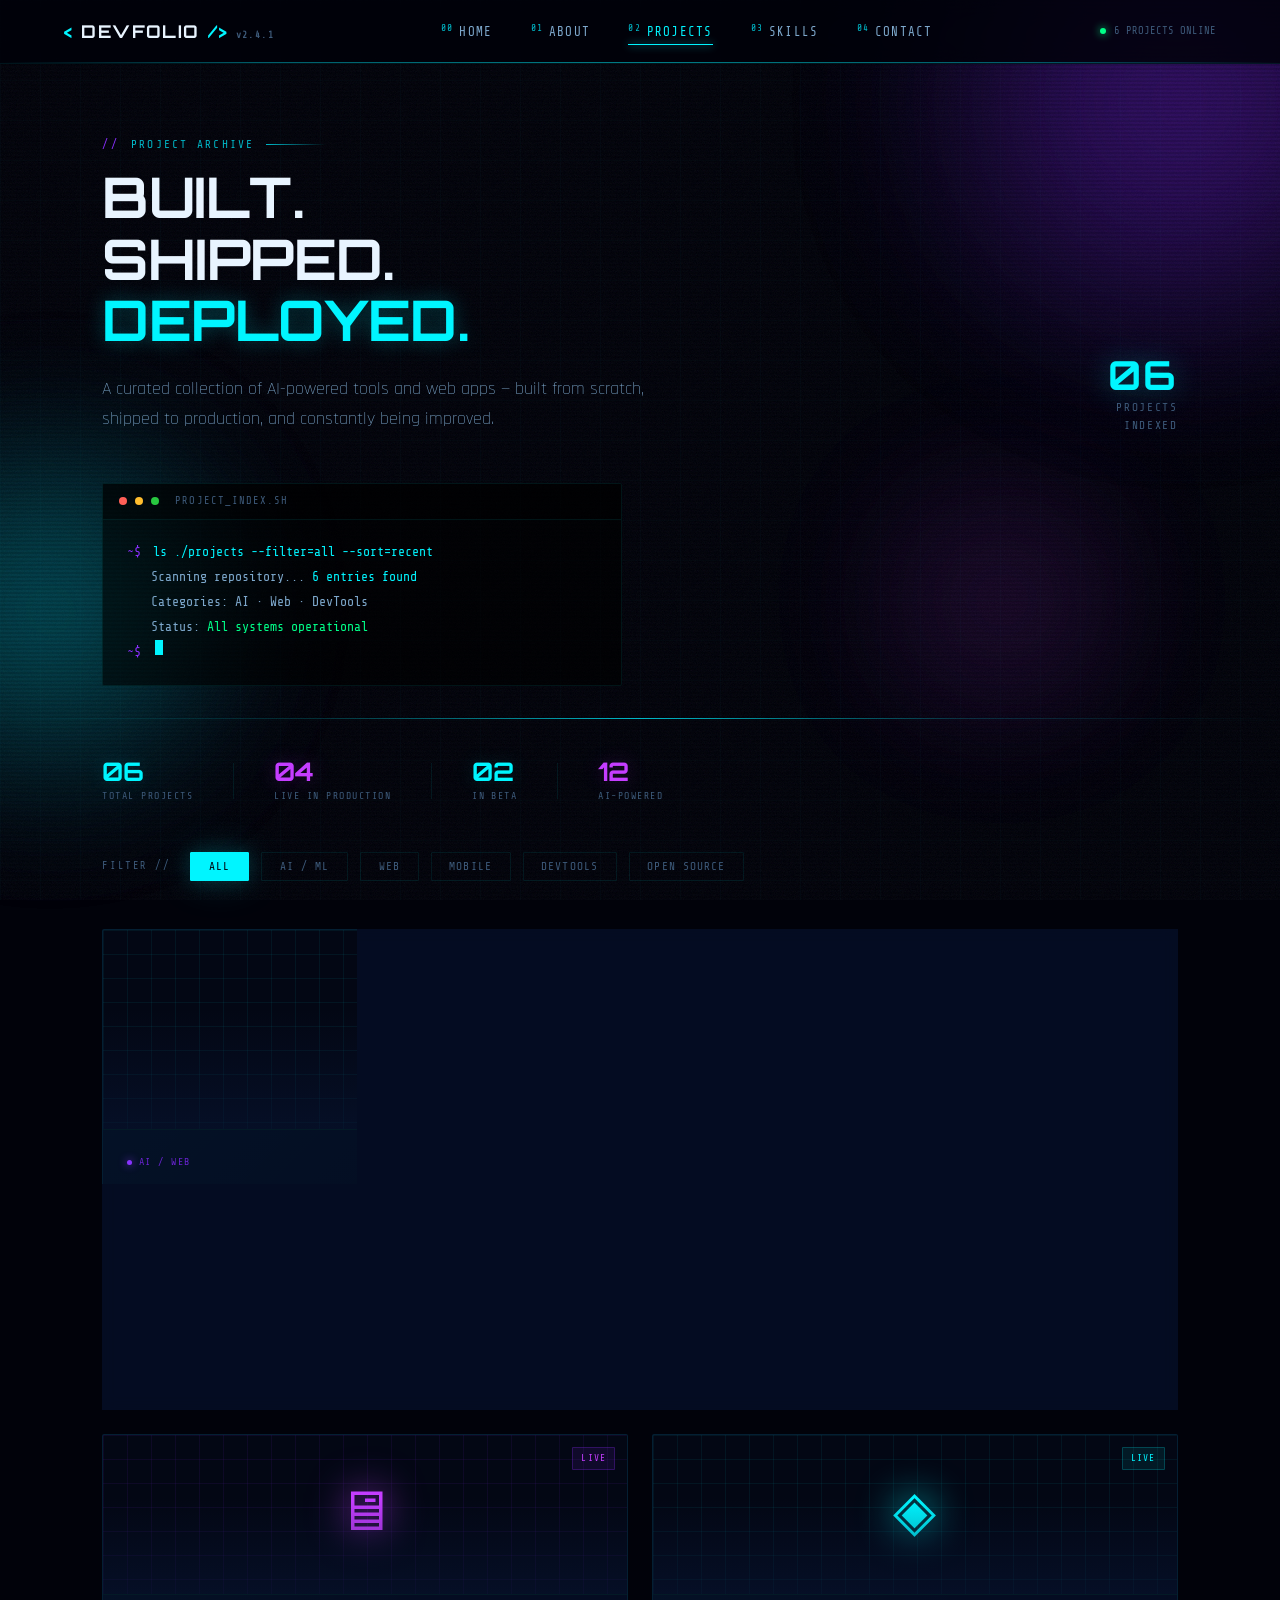
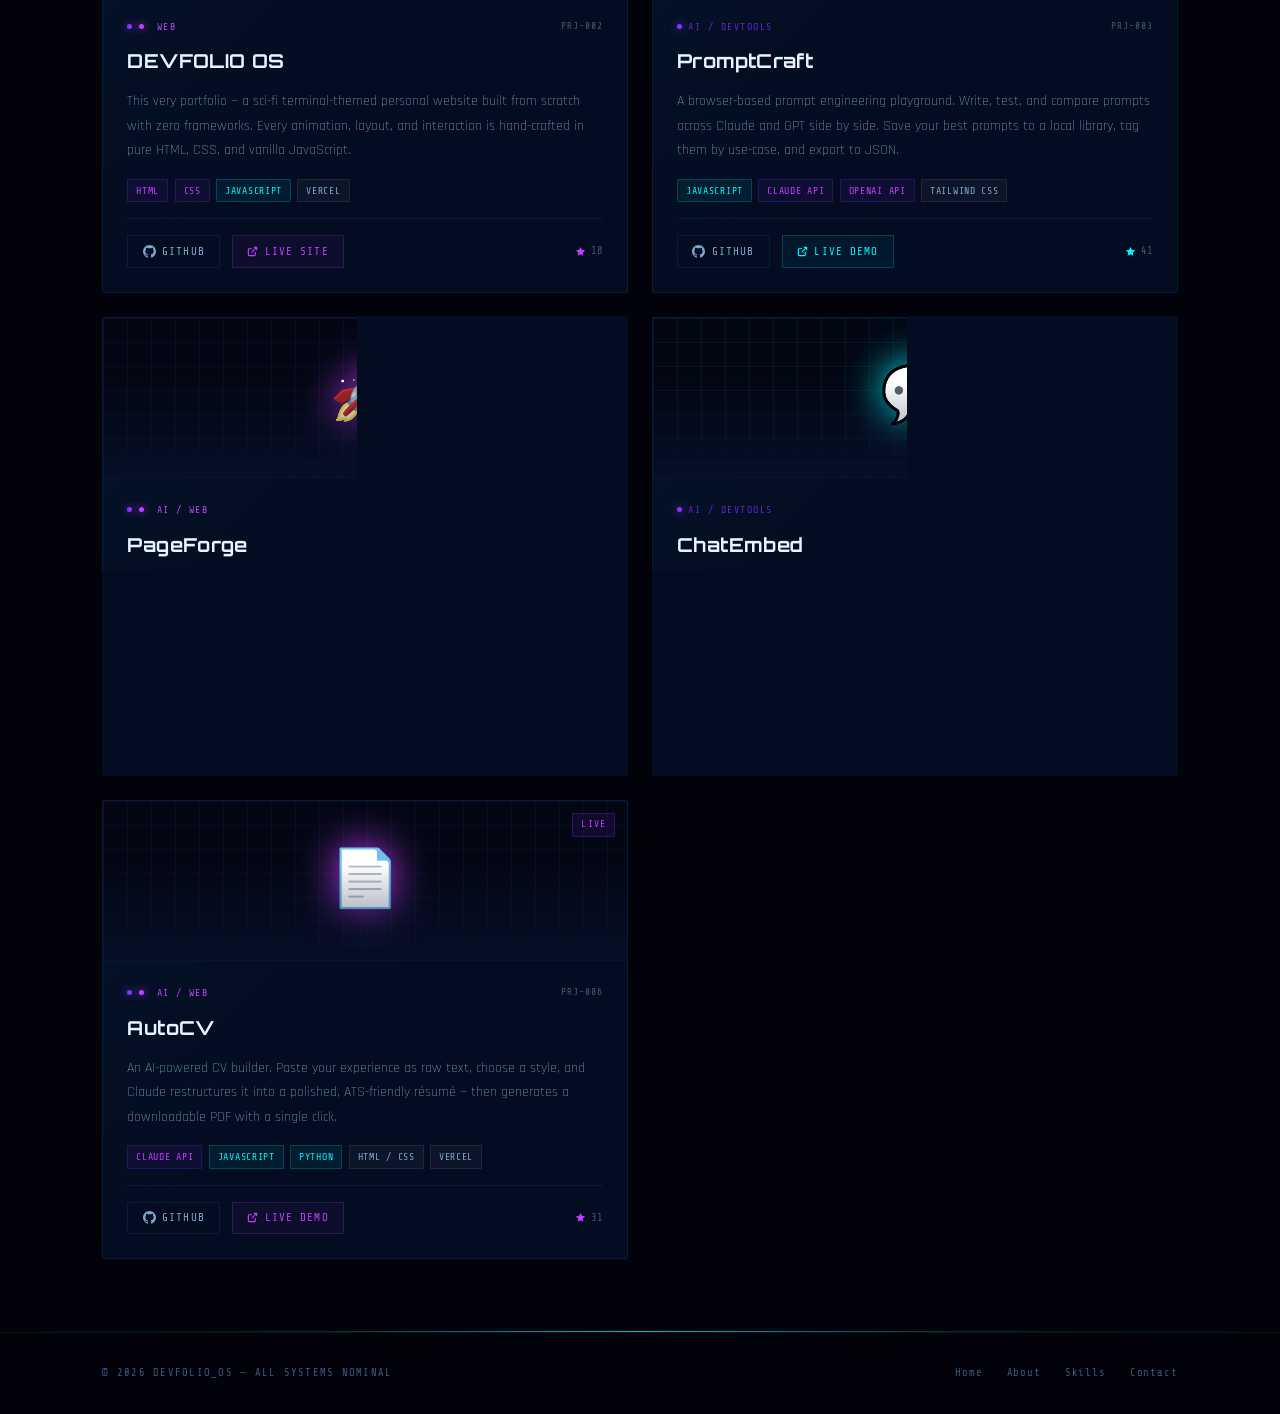
==== commit e110437e: "feat: add PromptCraft live links to projects page" ====
--- a/projects.html
+++ b/projects.html
@@ -720,8 +720,8 @@
                 <span class="stack-tag neutral">Vercel</span>
               </div>
               <div class="project-footer">
-                <a href="#" class="project-link github"><svg width="13" height="13" viewBox="0 0 24 24" fill="currentColor"><path d="M12 0C5.37 0 0 5.37 0 12c0 5.3 3.44 9.8 8.2 11.37.6.1.82-.26.82-.58v-2.03c-3.34.73-4.04-1.61-4.04-1.61-.54-1.38-1.33-1.75-1.33-1.75-1.08-.74.08-.73.08-.73 1.2.09 1.83 1.23 1.83 1.23 1.07 1.83 2.8 1.3 3.48 1 .1-.78.42-1.3.76-1.6-2.67-.3-5.47-1.33-5.47-5.93 0-1.31.47-2.38 1.24-3.22-.13-.3-.54-1.52.12-3.18 0 0 1-.32 3.3 1.23a11.5 11.5 0 0 1 3-.4c1.02.005 2.04.14 3 .4 2.28-1.55 3.29-1.23 3.29-1.23.66 1.66.25 2.88.12 3.18.77.84 1.24 1.91 1.24 3.22 0 4.61-2.8 5.63-5.48 5.92.43.37.81 1.1.81 2.22v3.29c0 .32.22.7.83.58C20.57 21.8 24 17.3 24 12c0-6.63-5.37-12-12-12z"/></svg> GitHub</a>
-                <a href="#" class="project-link demo"><svg width="11" height="11" viewBox="0 0 24 24" fill="none" stroke="currentColor" stroke-width="2.5"><path d="M18 13v6a2 2 0 0 1-2 2H5a2 2 0 0 1-2-2V8a2 2 0 0 1 2-2h6"/><polyline points="15 3 21 3 21 9"/><line x1="10" y1="14" x2="21" y2="3"/></svg> Live Demo</a>
+                <a href="https://github.com/sobimohammet/clarifAI" class="project-link github" target="_blank" rel="noopener"><svg width="13" height="13" viewBox="0 0 24 24" fill="currentColor"><path d="M12 0C5.37 0 0 5.37 0 12c0 5.3 3.44 9.8 8.2 11.37.6.1.82-.26.82-.58v-2.03c-3.34.73-4.04-1.61-4.04-1.61-.54-1.38-1.33-1.75-1.33-1.75-1.08-.74.08-.73.08-.73 1.2.09 1.83 1.23 1.83 1.23 1.07 1.83 2.8 1.3 3.48 1 .1-.78.42-1.3.76-1.6-2.67-.3-5.47-1.33-5.47-5.93 0-1.31.47-2.38 1.24-3.22-.13-.3-.54-1.52.12-3.18 0 0 1-.32 3.3 1.23a11.5 11.5 0 0 1 3-.4c1.02.005 2.04.14 3 .4 2.28-1.55 3.29-1.23 3.29-1.23.66 1.66.25 2.88.12 3.18.77.84 1.24 1.91 1.24 3.22 0 4.61-2.8 5.63-5.48 5.92.43.37.81 1.1.81 2.22v3.29c0 .32.22.7.83.58C20.57 21.8 24 17.3 24 12c0-6.63-5.37-12-12-12z"/></svg> GitHub</a>
+                <a href="https://clarif-ai-weld.vercel.app" class="project-link demo" target="_blank" rel="noopener"><svg width="11" height="11" viewBox="0 0 24 24" fill="none" stroke="currentColor" stroke-width="2.5"><path d="M18 13v6a2 2 0 0 1-2 2H5a2 2 0 0 1-2-2V8a2 2 0 0 1 2-2h6"/><polyline points="15 3 21 3 21 9"/><line x1="10" y1="14" x2="21" y2="3"/></svg> Live Demo</a>
                 <div class="project-star"><svg width="11" height="11" viewBox="0 0 24 24" fill="currentColor" style="color:var(--cyan)"><path d="M12 2l3.09 6.26L22 9.27l-5 4.87 1.18 6.88L12 17.77l-6.18 3.25L7 14.14 2 9.27l6.91-1.01L12 2z"/></svg> 24</div>
               </div>
             </div>
@@ -757,8 +757,8 @@
                 <span class="stack-tag neutral">Vercel</span>
               </div>
               <div class="project-footer">
-                <a href="#" class="project-link github"><svg width="13" height="13" viewBox="0 0 24 24" fill="currentColor"><path d="M12 0C5.37 0 0 5.37 0 12c0 5.3 3.44 9.8 8.2 11.37.6.1.82-.26.82-.58v-2.03c-3.34.73-4.04-1.61-4.04-1.61-.54-1.38-1.33-1.75-1.33-1.75-1.08-.74.08-.73.08-.73 1.2.09 1.83 1.23 1.83 1.23 1.07 1.83 2.8 1.3 3.48 1 .1-.78.42-1.3.76-1.6-2.67-.3-5.47-1.33-5.47-5.93 0-1.31.47-2.38 1.24-3.22-.13-.3-.54-1.52.12-3.18 0 0 1-.32 3.3 1.23a11.5 11.5 0 0 1 3-.4c1.02.005 2.04.14 3 .4 2.28-1.55 3.29-1.23 3.29-1.23.66 1.66.25 2.88.12 3.18.77.84 1.24 1.91 1.24 3.22 0 4.61-2.8 5.63-5.48 5.92.43.37.81 1.1.81 2.22v3.29c0 .32.22.7.83.58C20.57 21.8 24 17.3 24 12c0-6.63-5.37-12-12-12z"/></svg> GitHub</a>
-                <a href="#" class="project-link demo violet"><svg width="11" height="11" viewBox="0 0 24 24" fill="none" stroke="currentColor" stroke-width="2.5"><path d="M18 13v6a2 2 0 0 1-2 2H5a2 2 0 0 1-2-2V8a2 2 0 0 1 2-2h6"/><polyline points="15 3 21 3 21 9"/><line x1="10" y1="14" x2="21" y2="3"/></svg> Live Site</a>
+                <a href="https://github.com/sobimohammet/DEVFOLIO_OS" class="project-link github" target="_blank" rel="noopener"><svg width="13" height="13" viewBox="0 0 24 24" fill="currentColor"><path d="M12 0C5.37 0 0 5.37 0 12c0 5.3 3.44 9.8 8.2 11.37.6.1.82-.26.82-.58v-2.03c-3.34.73-4.04-1.61-4.04-1.61-.54-1.38-1.33-1.75-1.33-1.75-1.08-.74.08-.73.08-.73 1.2.09 1.83 1.23 1.83 1.23 1.07 1.83 2.8 1.3 3.48 1 .1-.78.42-1.3.76-1.6-2.67-.3-5.47-1.33-5.47-5.93 0-1.31.47-2.38 1.24-3.22-.13-.3-.54-1.52.12-3.18 0 0 1-.32 3.3 1.23a11.5 11.5 0 0 1 3-.4c1.02.005 2.04.14 3 .4 2.28-1.55 3.29-1.23 3.29-1.23.66 1.66.25 2.88.12 3.18.77.84 1.24 1.91 1.24 3.22 0 4.61-2.8 5.63-5.48 5.92.43.37.81 1.1.81 2.22v3.29c0 .32.22.7.83.58C20.57 21.8 24 17.3 24 12c0-6.63-5.37-12-12-12z"/></svg> GitHub</a>
+                <a href="https://devfolio-os.vercel.app" class="project-link demo violet" target="_blank" rel="noopener"><svg width="11" height="11" viewBox="0 0 24 24" fill="none" stroke="currentColor" stroke-width="2.5"><path d="M18 13v6a2 2 0 0 1-2 2H5a2 2 0 0 1-2-2V8a2 2 0 0 1 2-2h6"/><polyline points="15 3 21 3 21 9"/><line x1="10" y1="14" x2="21" y2="3"/></svg> Live Site</a>
                 <div class="project-star"><svg width="11" height="11" viewBox="0 0 24 24" fill="currentColor" style="color:var(--electric)"><path d="M12 2l3.09 6.26L22 9.27l-5 4.87 1.18 6.88L12 17.77l-6.18 3.25L7 14.14 2 9.27l6.91-1.01L12 2z"/></svg> 18</div>
               </div>
             </div>
@@ -794,8 +794,8 @@
                 <span class="stack-tag neutral">Tailwind CSS</span>
               </div>
               <div class="project-footer">
-                <a href="#" class="project-link github"><svg width="13" height="13" viewBox="0 0 24 24" fill="currentColor"><path d="M12 0C5.37 0 0 5.37 0 12c0 5.3 3.44 9.8 8.2 11.37.6.1.82-.26.82-.58v-2.03c-3.34.73-4.04-1.61-4.04-1.61-.54-1.38-1.33-1.75-1.33-1.75-1.08-.74.08-.73.08-.73 1.2.09 1.83 1.23 1.83 1.23 1.07 1.83 2.8 1.3 3.48 1 .1-.78.42-1.3.76-1.6-2.67-.3-5.47-1.33-5.47-5.93 0-1.31.47-2.38 1.24-3.22-.13-.3-.54-1.52.12-3.18 0 0 1-.32 3.3 1.23a11.5 11.5 0 0 1 3-.4c1.02.005 2.04.14 3 .4 2.28-1.55 3.29-1.23 3.29-1.23.66 1.66.25 2.88.12 3.18.77.84 1.24 1.91 1.24 3.22 0 4.61-2.8 5.63-5.48 5.92.43.37.81 1.1.81 2.22v3.29c0 .32.22.7.83.58C20.57 21.8 24 17.3 24 12c0-6.63-5.37-12-12-12z"/></svg> GitHub</a>
-                <a href="#" class="project-link demo"><svg width="11" height="11" viewBox="0 0 24 24" fill="none" stroke="currentColor" stroke-width="2.5"><path d="M18 13v6a2 2 0 0 1-2 2H5a2 2 0 0 1-2-2V8a2 2 0 0 1 2-2h6"/><polyline points="15 3 21 3 21 9"/><line x1="10" y1="14" x2="21" y2="3"/></svg> Live Demo</a>
+                <a href="https://github.com/sobimohammet/promptcraft" class="project-link github" target="_blank" rel="noopener"><svg width="13" height="13" viewBox="0 0 24 24" fill="currentColor"><path d="M12 0C5.37 0 0 5.37 0 12c0 5.3 3.44 9.8 8.2 11.37.6.1.82-.26.82-.58v-2.03c-3.34.73-4.04-1.61-4.04-1.61-.54-1.38-1.33-1.75-1.33-1.75-1.08-.74.08-.73.08-.73 1.2.09 1.83 1.23 1.83 1.23 1.07 1.83 2.8 1.3 3.48 1 .1-.78.42-1.3.76-1.6-2.67-.3-5.47-1.33-5.47-5.93 0-1.31.47-2.38 1.24-3.22-.13-.3-.54-1.52.12-3.18 0 0 1-.32 3.3 1.23a11.5 11.5 0 0 1 3-.4c1.02.005 2.04.14 3 .4 2.28-1.55 3.29-1.23 3.29-1.23.66 1.66.25 2.88.12 3.18.77.84 1.24 1.91 1.24 3.22 0 4.61-2.8 5.63-5.48 5.92.43.37.81 1.1.81 2.22v3.29c0 .32.22.7.83.58C20.57 21.8 24 17.3 24 12c0-6.63-5.37-12-12-12z"/></svg> GitHub</a>
+                <a href="https://promptcraft-phi.vercel.app" class="project-link demo" target="_blank" rel="noopener"><svg width="11" height="11" viewBox="0 0 24 24" fill="none" stroke="currentColor" stroke-width="2.5"><path d="M18 13v6a2 2 0 0 1-2 2H5a2 2 0 0 1-2-2V8a2 2 0 0 1 2-2h6"/><polyline points="15 3 21 3 21 9"/><line x1="10" y1="14" x2="21" y2="3"/></svg> Live Demo</a>
                 <div class="project-star"><svg width="11" height="11" viewBox="0 0 24 24" fill="currentColor" style="color:var(--cyan)"><path d="M12 2l3.09 6.26L22 9.27l-5 4.87 1.18 6.88L12 17.77l-6.18 3.25L7 14.14 2 9.27l6.91-1.01L12 2z"/></svg> 41</div>
               </div>
             </div>
@@ -997,4 +997,4 @@
       }
     </script>
   </body>
-</html>
+</html>
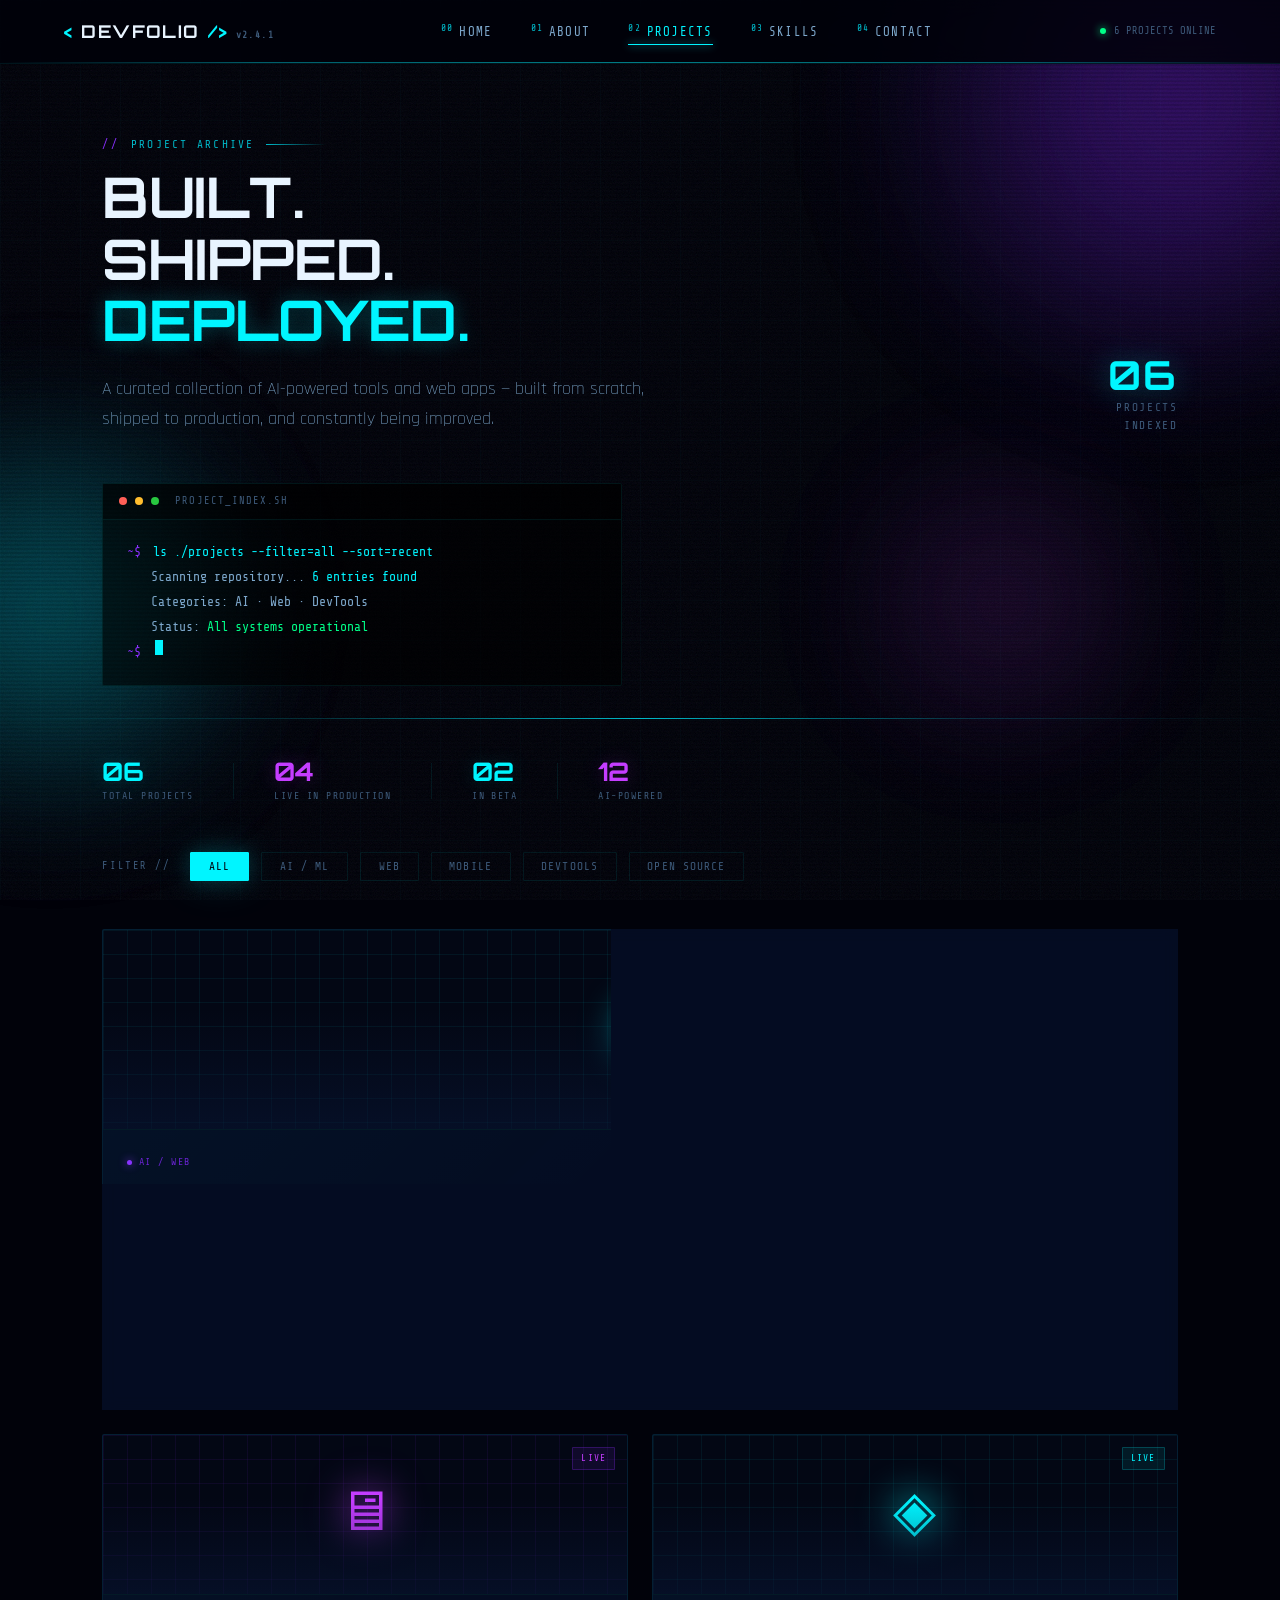
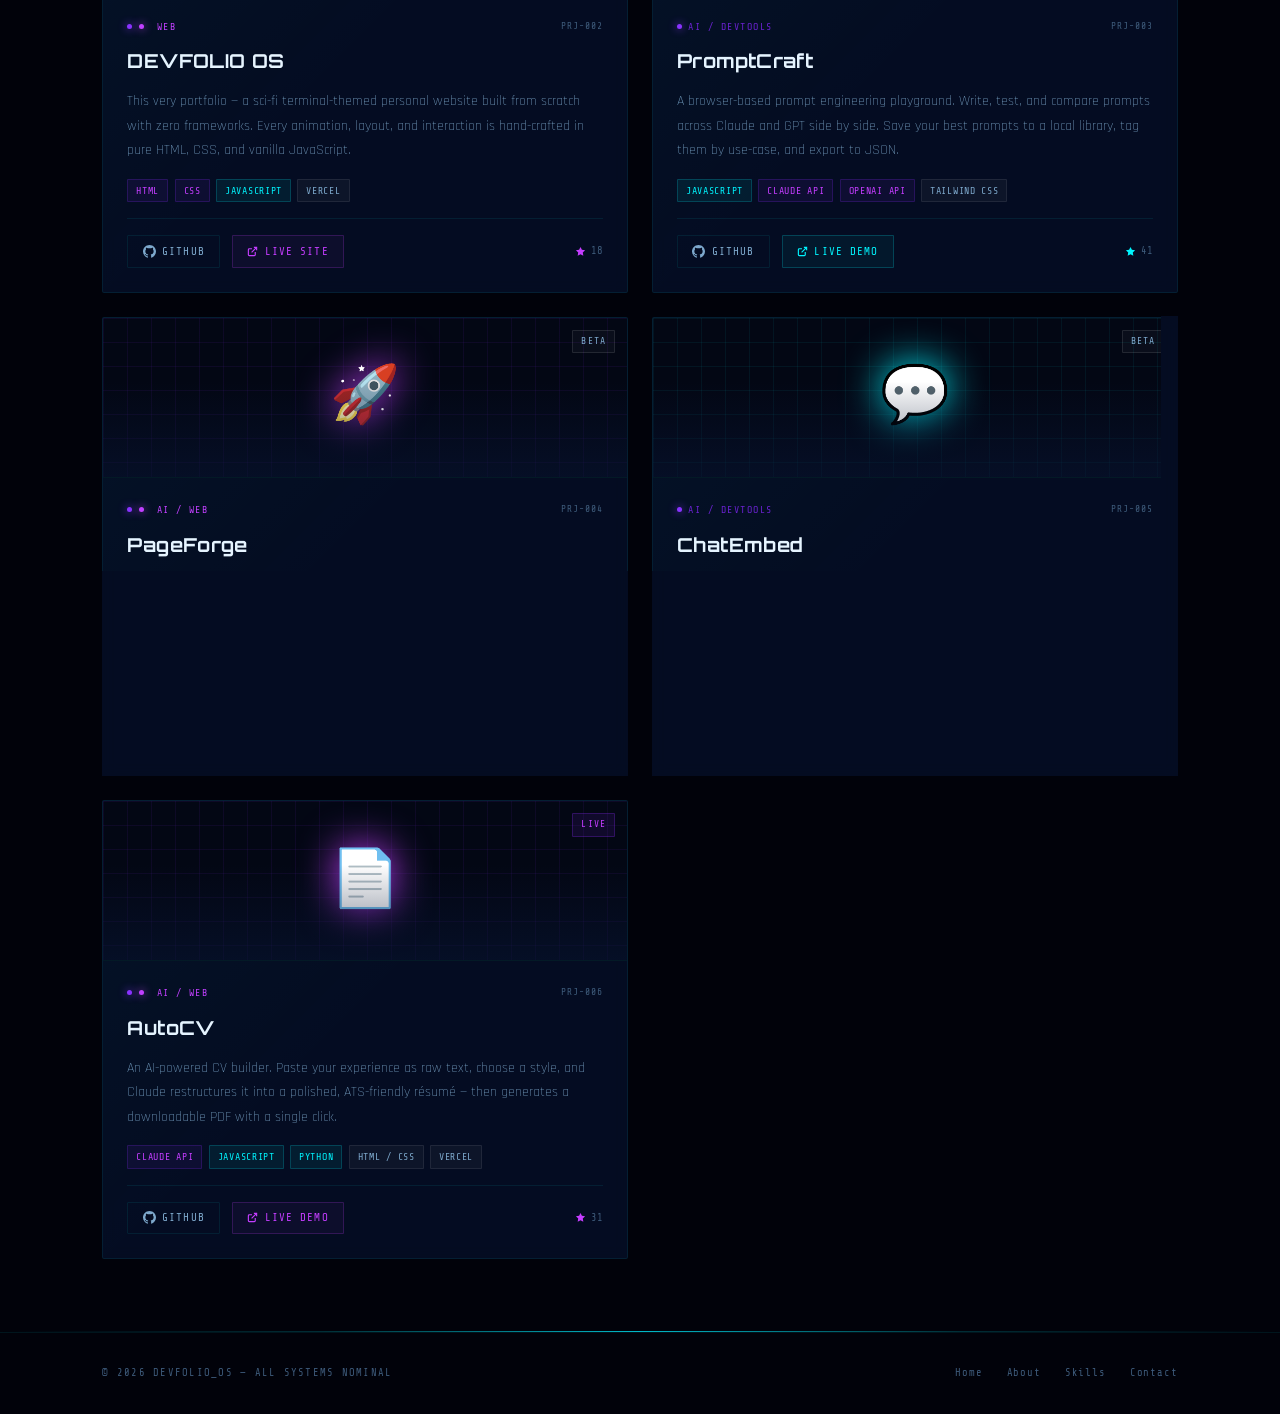
==== commit 625e9d33: "feat: add PageForge live links to projects page" ====
--- a/projects.html
+++ b/projects.html
@@ -832,8 +832,8 @@
                 <span class="stack-tag neutral">Vercel</span>
               </div>
               <div class="project-footer">
-                <a href="#" class="project-link github"><svg width="13" height="13" viewBox="0 0 24 24" fill="currentColor"><path d="M12 0C5.37 0 0 5.37 0 12c0 5.3 3.44 9.8 8.2 11.37.6.1.82-.26.82-.58v-2.03c-3.34.73-4.04-1.61-4.04-1.61-.54-1.38-1.33-1.75-1.33-1.75-1.08-.74.08-.73.08-.73 1.2.09 1.83 1.23 1.83 1.23 1.07 1.83 2.8 1.3 3.48 1 .1-.78.42-1.3.76-1.6-2.67-.3-5.47-1.33-5.47-5.93 0-1.31.47-2.38 1.24-3.22-.13-.3-.54-1.52.12-3.18 0 0 1-.32 3.3 1.23a11.5 11.5 0 0 1 3-.4c1.02.005 2.04.14 3 .4 2.28-1.55 3.29-1.23 3.29-1.23.66 1.66.25 2.88.12 3.18.77.84 1.24 1.91 1.24 3.22 0 4.61-2.8 5.63-5.48 5.92.43.37.81 1.1.81 2.22v3.29c0 .32.22.7.83.58C20.57 21.8 24 17.3 24 12c0-6.63-5.37-12-12-12z"/></svg> GitHub</a>
-                <a href="#" class="project-link demo violet"><svg width="11" height="11" viewBox="0 0 24 24" fill="none" stroke="currentColor" stroke-width="2.5"><path d="M18 13v6a2 2 0 0 1-2 2H5a2 2 0 0 1-2-2V8a2 2 0 0 1 2-2h6"/><polyline points="15 3 21 3 21 9"/><line x1="10" y1="14" x2="21" y2="3"/></svg> Try It</a>
+                <a href="https://github.com/sobimohammet/pageforge" class="project-link github" target="_blank" rel="noopener"><svg width="13" height="13" viewBox="0 0 24 24" fill="currentColor"><path d="M12 0C5.37 0 0 5.37 0 12c0 5.3 3.44 9.8 8.2 11.37.6.1.82-.26.82-.58v-2.03c-3.34.73-4.04-1.61-4.04-1.61-.54-1.38-1.33-1.75-1.33-1.75-1.08-.74.08-.73.08-.73 1.2.09 1.83 1.23 1.83 1.23 1.07 1.83 2.8 1.3 3.48 1 .1-.78.42-1.3.76-1.6-2.67-.3-5.47-1.33-5.47-5.93 0-1.31.47-2.38 1.24-3.22-.13-.3-.54-1.52.12-3.18 0 0 1-.32 3.3 1.23a11.5 11.5 0 0 1 3-.4c1.02.005 2.04.14 3 .4 2.28-1.55 3.29-1.23 3.29-1.23.66 1.66.25 2.88.12 3.18.77.84 1.24 1.91 1.24 3.22 0 4.61-2.8 5.63-5.48 5.92.43.37.81 1.1.81 2.22v3.29c0 .32.22.7.83.58C20.57 21.8 24 17.3 24 12c0-6.63-5.37-12-12-12z"/></svg> GitHub</a>
+                <a href="https://pageforge-eight.vercel.app" class="project-link demo violet" target="_blank" rel="noopener"><svg width="11" height="11" viewBox="0 0 24 24" fill="none" stroke="currentColor" stroke-width="2.5"><path d="M18 13v6a2 2 0 0 1-2 2H5a2 2 0 0 1-2-2V8a2 2 0 0 1 2-2h6"/><polyline points="15 3 21 3 21 9"/><line x1="10" y1="14" x2="21" y2="3"/></svg> Try It</a>
                 <div class="project-star"><svg width="11" height="11" viewBox="0 0 24 24" fill="currentColor" style="color:var(--electric)"><path d="M12 2l3.09 6.26L22 9.27l-5 4.87 1.18 6.88L12 17.77l-6.18 3.25L7 14.14 2 9.27l6.91-1.01L12 2z"/></svg> 9</div>
               </div>
             </div>
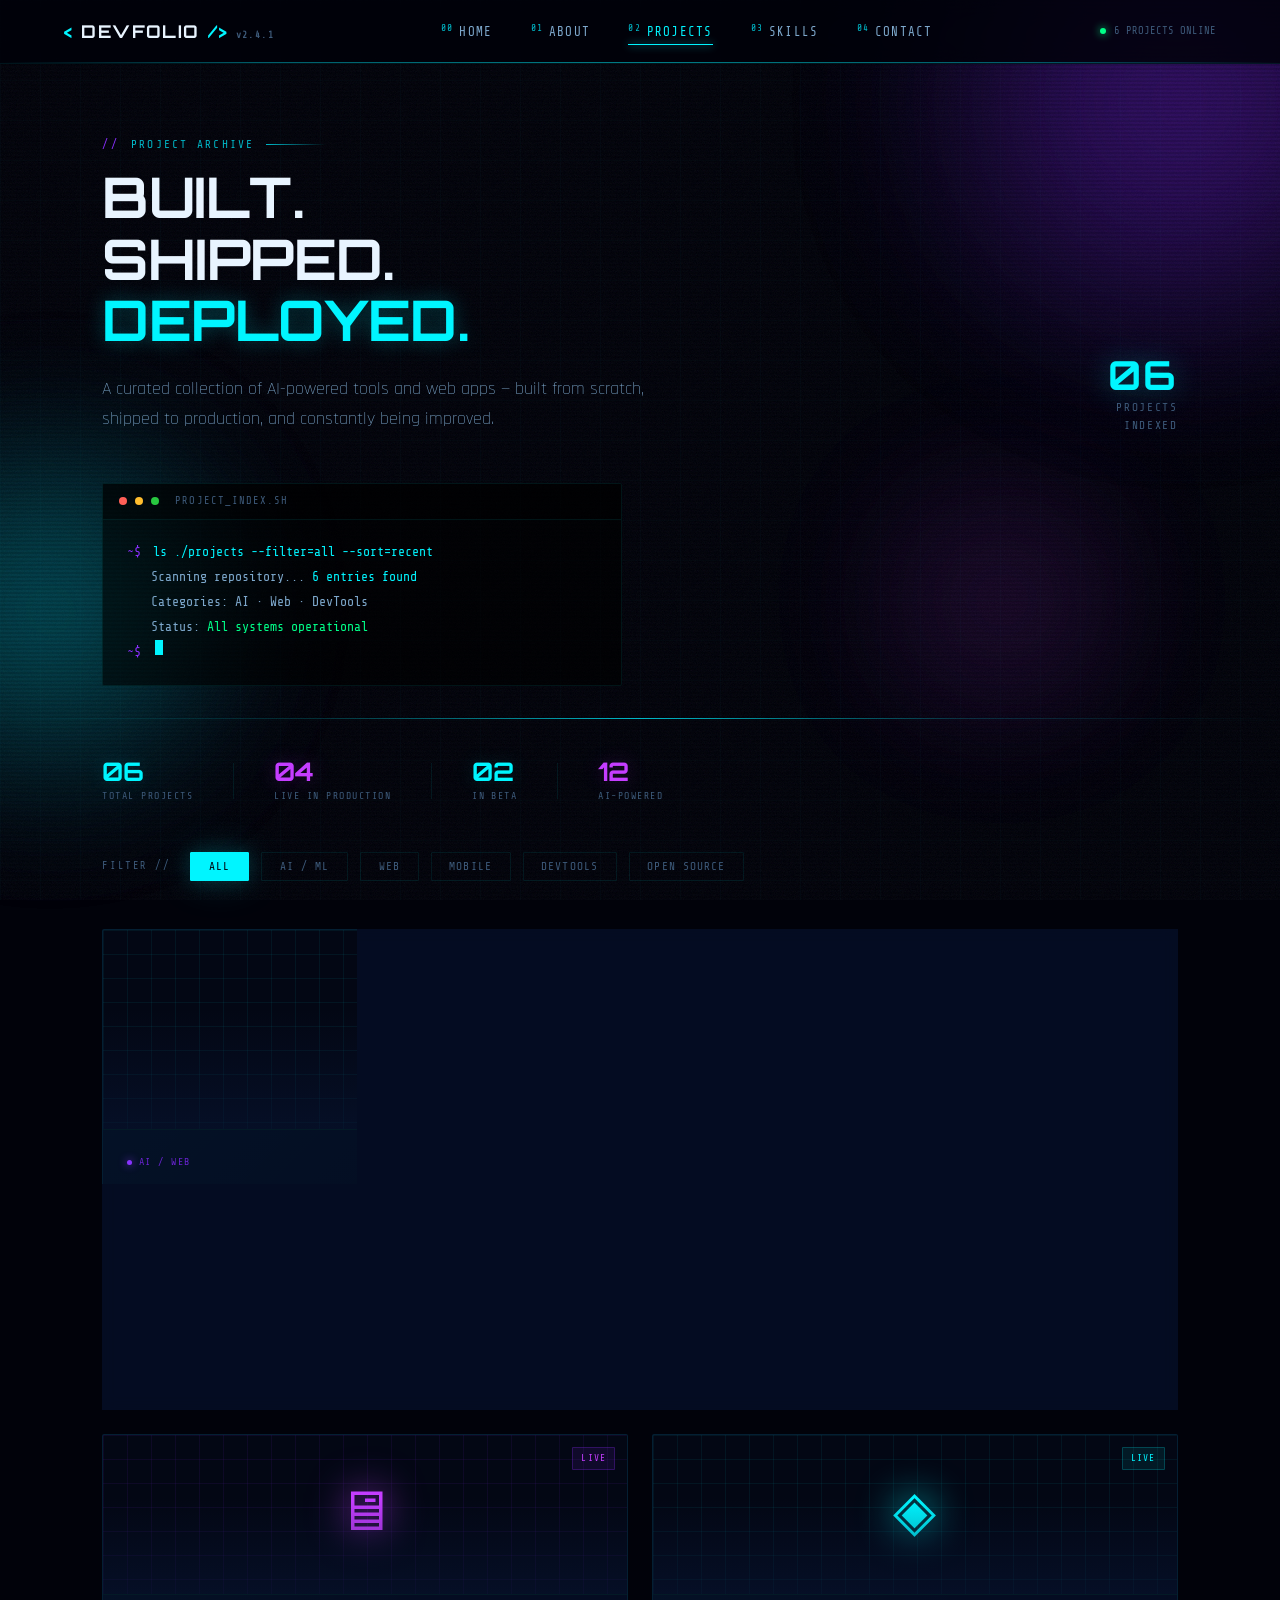
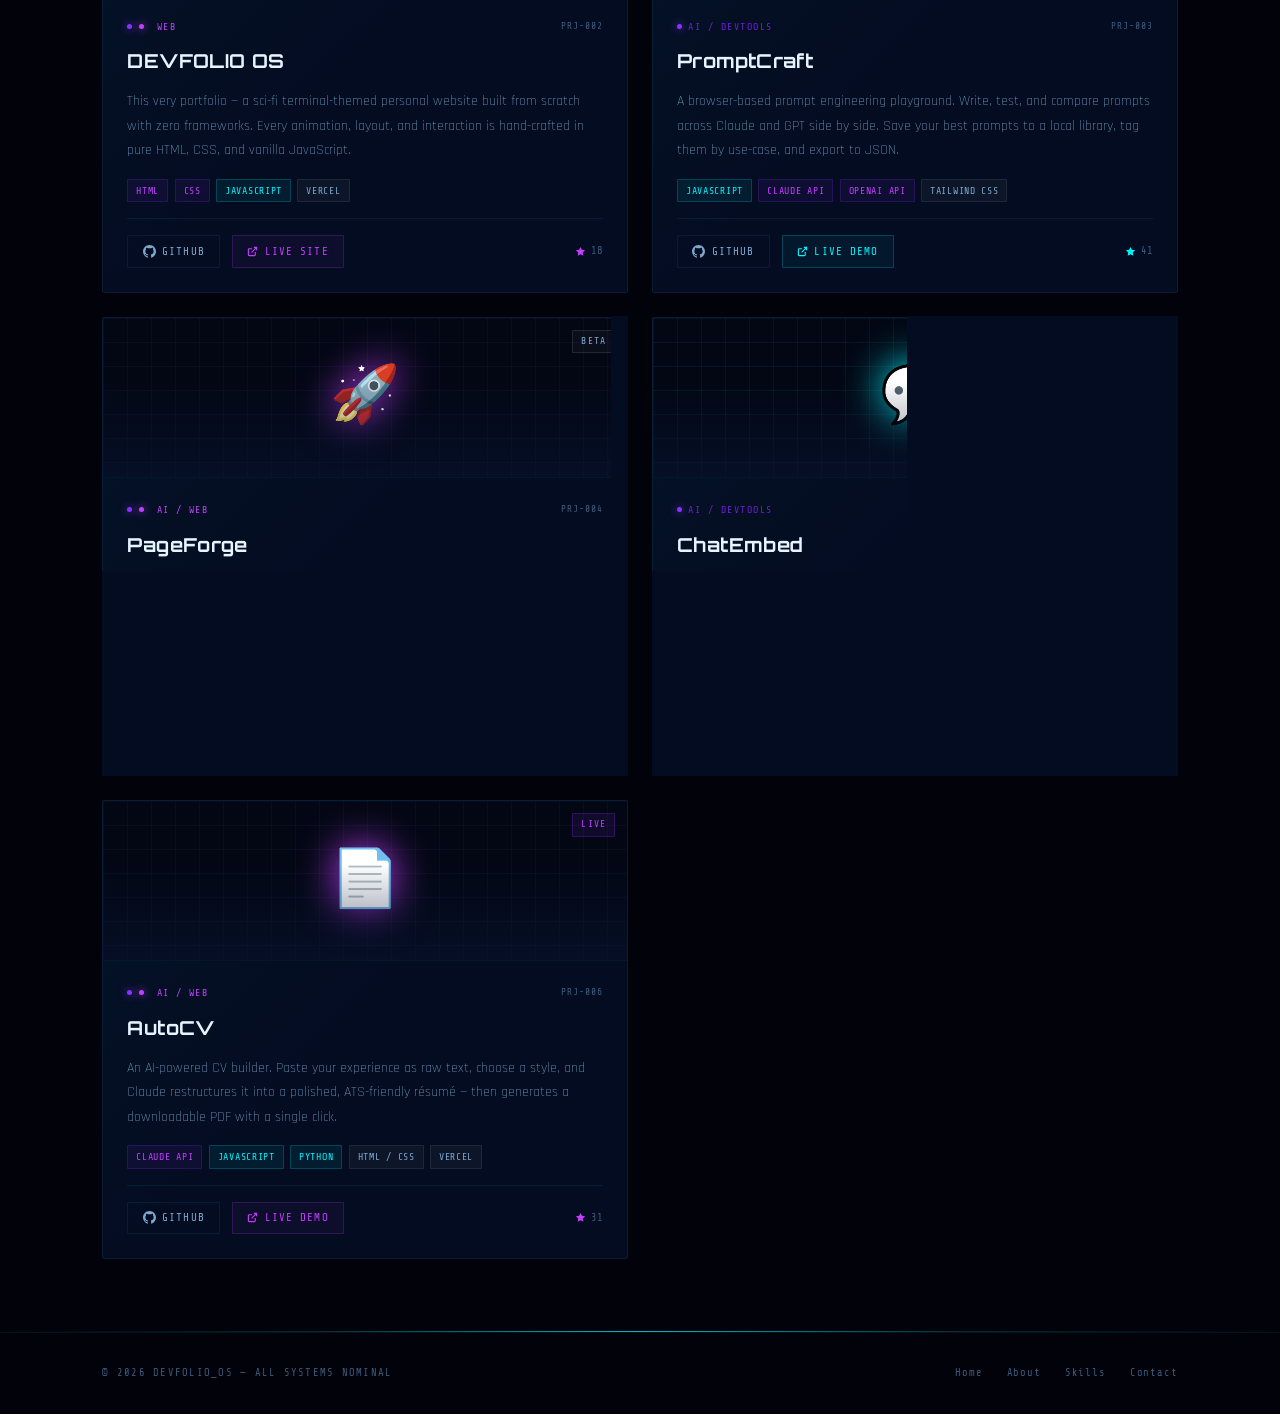
==== commit 6778a381: "feat: update projects.html" ====
--- a/projects.html
+++ b/projects.html
@@ -868,8 +868,8 @@
                 <span class="stack-tag neutral">CSS</span>
               </div>
               <div class="project-footer">
-                <a href="#" class="project-link github"><svg width="13" height="13" viewBox="0 0 24 24" fill="currentColor"><path d="M12 0C5.37 0 0 5.37 0 12c0 5.3 3.44 9.8 8.2 11.37.6.1.82-.26.82-.58v-2.03c-3.34.73-4.04-1.61-4.04-1.61-.54-1.38-1.33-1.75-1.33-1.75-1.08-.74.08-.73.08-.73 1.2.09 1.83 1.23 1.83 1.23 1.07 1.83 2.8 1.3 3.48 1 .1-.78.42-1.3.76-1.6-2.67-.3-5.47-1.33-5.47-5.93 0-1.31.47-2.38 1.24-3.22-.13-.3-.54-1.52.12-3.18 0 0 1-.32 3.3 1.23a11.5 11.5 0 0 1 3-.4c1.02.005 2.04.14 3 .4 2.28-1.55 3.29-1.23 3.29-1.23.66 1.66.25 2.88.12 3.18.77.84 1.24 1.91 1.24 3.22 0 4.61-2.8 5.63-5.48 5.92.43.37.81 1.1.81 2.22v3.29c0 .32.22.7.83.58C20.57 21.8 24 17.3 24 12c0-6.63-5.37-12-12-12z"/></svg> GitHub</a>
-                <a href="#" class="project-link demo"><svg width="11" height="11" viewBox="0 0 24 24" fill="none" stroke="currentColor" stroke-width="2.5"><path d="M18 13v6a2 2 0 0 1-2 2H5a2 2 0 0 1-2-2V8a2 2 0 0 1 2-2h6"/><polyline points="15 3 21 3 21 9"/><line x1="10" y1="14" x2="21" y2="3"/></svg> Demo</a>
+                <a href="https://github.com/sobimohammet/ChatEmbed" class="project-link github" target="_blank" rel="noopener"><svg width="13" height="13" viewBox="0 0 24 24" fill="currentColor"><path d="M12 0C5.37 0 0 5.37 0 12c0 5.3 3.44 9.8 8.2 11.37.6.1.82-.26.82-.58v-2.03c-3.34.73-4.04-1.61-4.04-1.61-.54-1.38-1.33-1.75-1.33-1.75-1.08-.74.08-.73.08-.73 1.2.09 1.83 1.23 1.83 1.23 1.07 1.83 2.8 1.3 3.48 1 .1-.78.42-1.3.76-1.6-2.67-.3-5.47-1.33-5.47-5.93 0-1.31.47-2.38 1.24-3.22-.13-.3-.54-1.52.12-3.18 0 0 1-.32 3.3 1.23a11.5 11.5 0 0 1 3-.4c1.02.005 2.04.14 3 .4 2.28-1.55 3.29-1.23 3.29-1.23.66 1.66.25 2.88.12 3.18.77.84 1.24 1.91 1.24 3.22 0 4.61-2.8 5.63-5.48 5.92.43.37.81 1.1.81 2.22v3.29c0 .32.22.7.83.58C20.57 21.8 24 17.3 24 12c0-6.63-5.37-12-12-12z"/></svg> GitHub</a>
+                <a href="https://chat-embed-eight.vercel.app" class="project-link demo" target="_blank" rel="noopener"><svg width="11" height="11" viewBox="0 0 24 24" fill="none" stroke="currentColor" stroke-width="2.5"><path d="M18 13v6a2 2 0 0 1-2 2H5a2 2 0 0 1-2-2V8a2 2 0 0 1 2-2h6"/><polyline points="15 3 21 3 21 9"/><line x1="10" y1="14" x2="21" y2="3"/></svg> Demo</a>
                 <div class="project-star"><svg width="11" height="11" viewBox="0 0 24 24" fill="currentColor" style="color:var(--cyan)"><path d="M12 2l3.09 6.26L22 9.27l-5 4.87 1.18 6.88L12 17.77l-6.18 3.25L7 14.14 2 9.27l6.91-1.01L12 2z"/></svg> 15</div>
               </div>
             </div>
@@ -906,8 +906,8 @@
                 <span class="stack-tag neutral">Vercel</span>
               </div>
               <div class="project-footer">
-                <a href="#" class="project-link github"><svg width="13" height="13" viewBox="0 0 24 24" fill="currentColor"><path d="M12 0C5.37 0 0 5.37 0 12c0 5.3 3.44 9.8 8.2 11.37.6.1.82-.26.82-.58v-2.03c-3.34.73-4.04-1.61-4.04-1.61-.54-1.38-1.33-1.75-1.33-1.75-1.08-.74.08-.73.08-.73 1.2.09 1.83 1.23 1.83 1.23 1.07 1.83 2.8 1.3 3.48 1 .1-.78.42-1.3.76-1.6-2.67-.3-5.47-1.33-5.47-5.93 0-1.31.47-2.38 1.24-3.22-.13-.3-.54-1.52.12-3.18 0 0 1-.32 3.3 1.23a11.5 11.5 0 0 1 3-.4c1.02.005 2.04.14 3 .4 2.28-1.55 3.29-1.23 3.29-1.23.66 1.66.25 2.88.12 3.18.77.84 1.24 1.91 1.24 3.22 0 4.61-2.8 5.63-5.48 5.92.43.37.81 1.1.81 2.22v3.29c0 .32.22.7.83.58C20.57 21.8 24 17.3 24 12c0-6.63-5.37-12-12-12z"/></svg> GitHub</a>
-                <a href="#" class="project-link demo violet"><svg width="11" height="11" viewBox="0 0 24 24" fill="none" stroke="currentColor" stroke-width="2.5"><path d="M18 13v6a2 2 0 0 1-2 2H5a2 2 0 0 1-2-2V8a2 2 0 0 1 2-2h6"/><polyline points="15 3 21 3 21 9"/><line x1="10" y1="14" x2="21" y2="3"/></svg> Live Demo</a>
+                <a href="https://github.com/sobimohammet/pageforge" class="project-link github" target="_blank" rel="noopener"><svg width="13" height="13" viewBox="0 0 24 24" fill="currentColor"><path d="M12 0C5.37 0 0 5.37 0 12c0 5.3 3.44 9.8 8.2 11.37.6.1.82-.26.82-.58v-2.03c-3.34.73-4.04-1.61-4.04-1.61-.54-1.38-1.33-1.75-1.33-1.75-1.08-.74.08-.73.08-.73 1.2.09 1.83 1.23 1.83 1.23 1.07 1.83 2.8 1.3 3.48 1 .1-.78.42-1.3.76-1.6-2.67-.3-5.47-1.33-5.47-5.93 0-1.31.47-2.38 1.24-3.22-.13-.3-.54-1.52.12-3.18 0 0 1-.32 3.3 1.23a11.5 11.5 0 0 1 3-.4c1.02.005 2.04.14 3 .4 2.28-1.55 3.29-1.23 3.29-1.23.66 1.66.25 2.88.12 3.18.77.84 1.24 1.91 1.24 3.22 0 4.61-2.8 5.63-5.48 5.92.43.37.81 1.1.81 2.22v3.29c0 .32.22.7.83.58C20.57 21.8 24 17.3 24 12c0-6.63-5.37-12-12-12z"/></svg> GitHub</a>
+                <a href="https://pageforge-eight.vercel.app" class="project-link demo violet" target="_blank" rel="noopener"><svg width="11" height="11" viewBox="0 0 24 24" fill="none" stroke="currentColor" stroke-width="2.5"><path d="M18 13v6a2 2 0 0 1-2 2H5a2 2 0 0 1-2-2V8a2 2 0 0 1 2-2h6"/><polyline points="15 3 21 3 21 9"/><line x1="10" y1="14" x2="21" y2="3"/></svg> Live Demo</a>
                 <div class="project-star"><svg width="11" height="11" viewBox="0 0 24 24" fill="currentColor" style="color:var(--electric)"><path d="M12 2l3.09 6.26L22 9.27l-5 4.87 1.18 6.88L12 17.77l-6.18 3.25L7 14.14 2 9.27l6.91-1.01L12 2z"/></svg> 31</div>
               </div>
             </div>
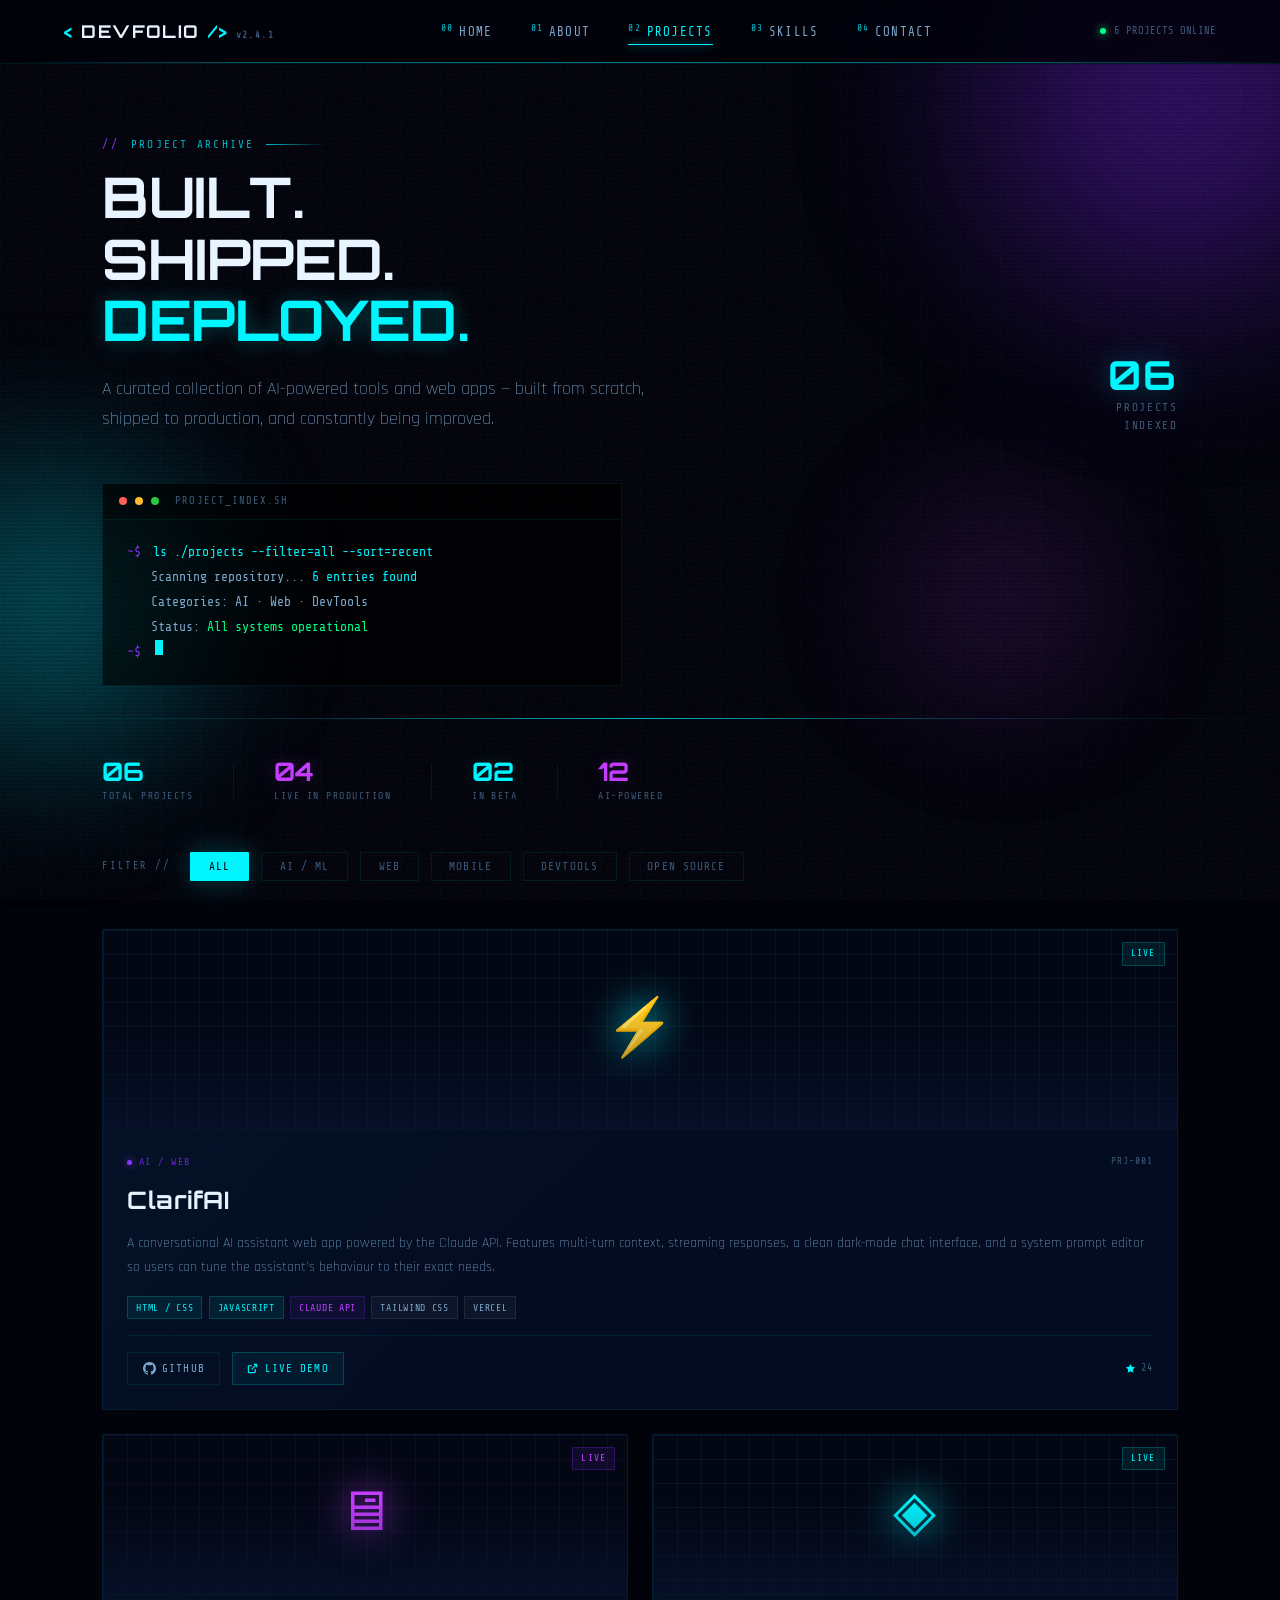
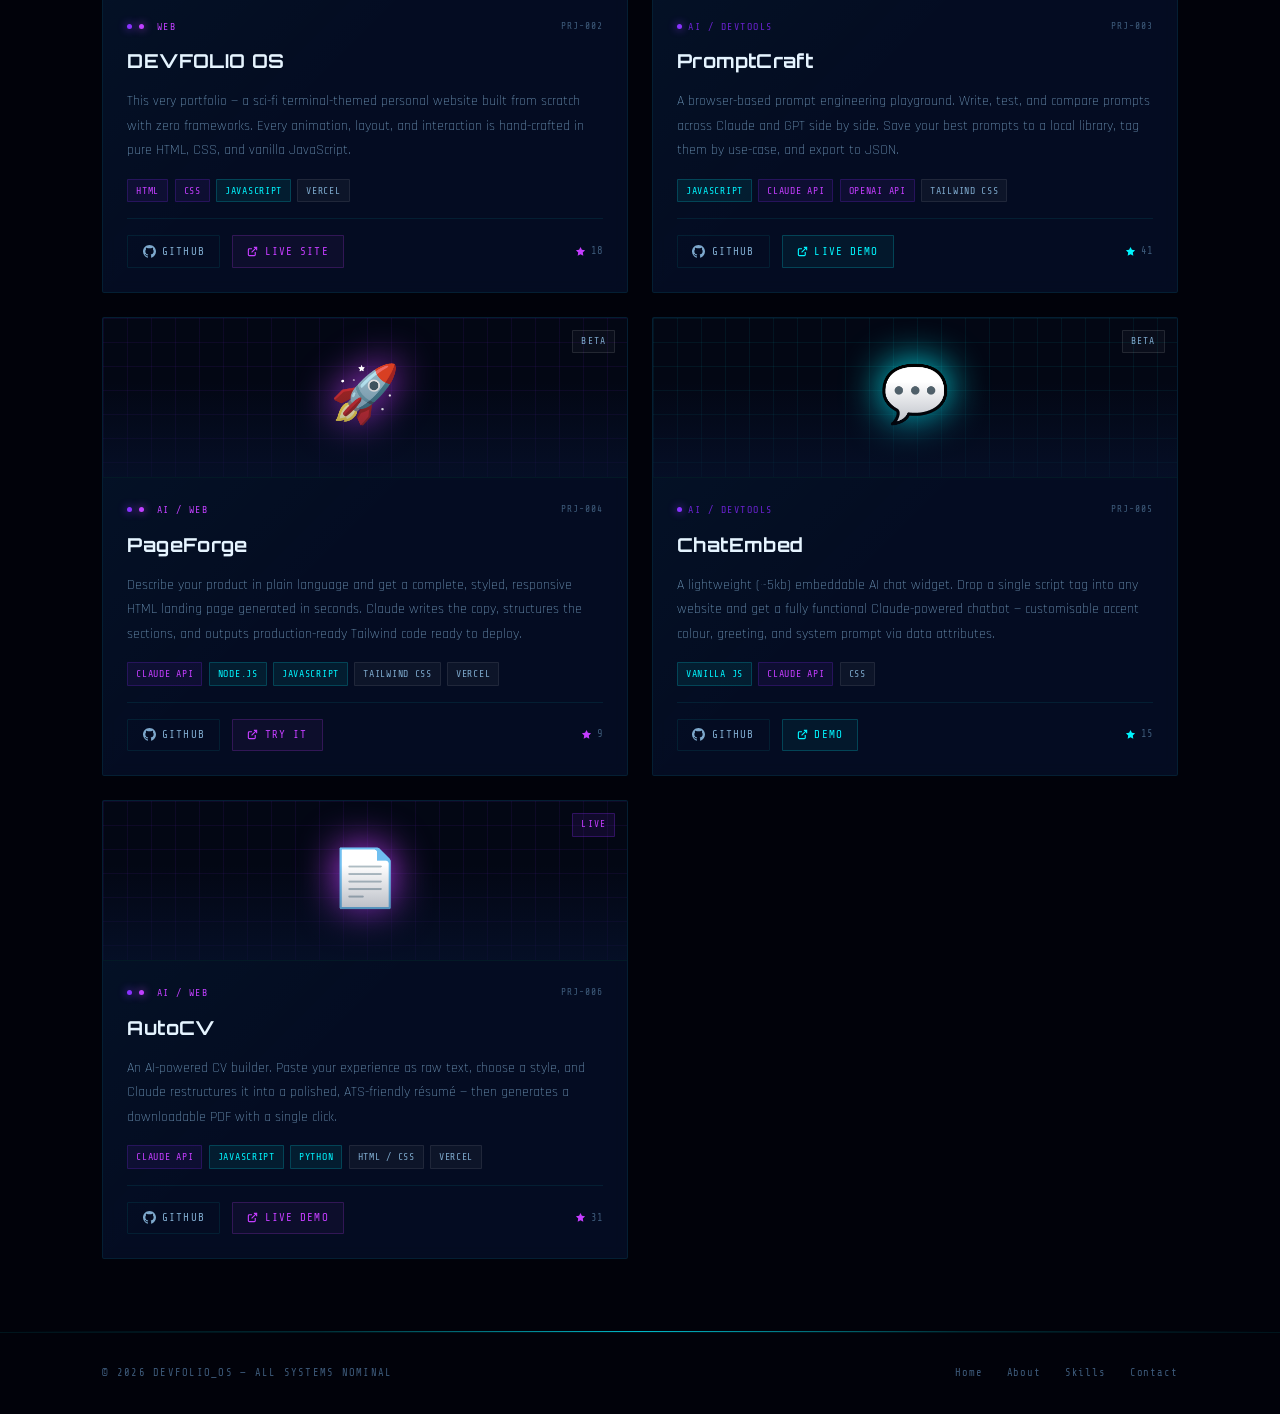
==== commit 9d324b2f: "freat: add resume and update index and projects page" ====
--- a/projects.html
+++ b/projects.html
@@ -1,1000 +1,1119 @@
 <!doctype html>
 <html lang="en">
-  <head>
-    <meta charset="UTF-8" />
-    <meta name="viewport" content="width=device-width, initial-scale=1.0" />
-    <title>DEVFOLIO_OS // Projects</title>
-    <link rel="stylesheet" href="./style.css" />
-    <style>
-      /* ── Projects Page Specific ── */
-
-      .projects-hero {
-        padding: clamp(3rem, 8vh, 5rem) clamp(1.5rem, 8vw, 7rem) 2rem;
-        max-width: 1280px;
-        margin: 0 auto;
+
+<head>
+  <meta charset="UTF-8" />
+  <meta name="viewport" content="width=device-width, initial-scale=1.0" />
+  <title>DEVFOLIO_OS // Projects</title>
+  <link rel="stylesheet" href="./style.css" />
+  <style>
+    /* ── Projects Page Specific ── */
+
+    .projects-hero {
+      padding: clamp(3rem, 8vh, 5rem) clamp(1.5rem, 8vw, 7rem) 2rem;
+      max-width: 1280px;
+      margin: 0 auto;
+    }
+
+    .projects-hero-grid {
+      display: grid;
+      grid-template-columns: 1fr auto;
+      align-items: end;
+      gap: 2rem;
+      margin-bottom: 3rem;
+    }
+
+    .projects-counter {
+      font-family: var(--font-mono);
+      font-size: 0.7rem;
+      color: var(--text-muted);
+      letter-spacing: 0.15em;
+      text-align: right;
+    }
+
+    .projects-counter span {
+      display: block;
+      font-family: var(--font-display);
+      font-size: 2.5rem;
+      font-weight: 700;
+      color: var(--cyan);
+      text-shadow: 0 0 30px var(--cyan-glow-md);
+      line-height: 1;
+      margin-bottom: 0.25rem;
+    }
+
+    /* ── Filter Bar ── */
+    .filter-bar {
+      display: flex;
+      align-items: center;
+      gap: 0.75rem;
+      flex-wrap: wrap;
+      padding: 0 clamp(1.5rem, 8vw, 7rem);
+      max-width: 1280px;
+      margin: 0 auto 3rem;
+    }
+
+    .filter-label {
+      font-family: var(--font-mono);
+      font-size: 0.65rem;
+      color: var(--text-muted);
+      letter-spacing: 0.15em;
+      text-transform: uppercase;
+      margin-right: 0.5rem;
+      white-space: nowrap;
+    }
+
+    .filter-btn {
+      font-family: var(--font-mono);
+      font-size: 0.7rem;
+      letter-spacing: 0.1em;
+      text-transform: uppercase;
+      padding: 0.45rem 1.1rem;
+      border-radius: 1px;
+      border: 1px solid var(--border-subtle);
+      color: var(--text-muted);
+      background: transparent;
+      transition: all 0.25s ease;
+      position: relative;
+      overflow: hidden;
+    }
+
+    .filter-btn::before {
+      content: '';
+      position: absolute;
+      inset: 0;
+      background: var(--cyan-glow);
+      opacity: 0;
+      transition: opacity 0.25s ease;
+    }
+
+    .filter-btn:hover {
+      color: var(--cyan);
+      border-color: var(--border-dim);
+    }
+
+    .filter-btn:hover::before {
+      opacity: 1;
+    }
+
+    .filter-btn.active {
+      color: var(--bg-void);
+      background: var(--cyan);
+      border-color: var(--cyan);
+      box-shadow:
+        0 0 20px var(--cyan-glow),
+        0 0 40px var(--cyan-glow);
+    }
+
+    .filter-btn.active::before {
+      opacity: 0;
+    }
+
+    .filter-divider {
+      width: 1px;
+      height: 18px;
+      background: var(--border-subtle);
+      margin: 0 0.25rem;
+    }
+
+    /* ── Projects Grid ── */
+    .projects-section {
+      padding: 0 clamp(1.5rem, 8vw, 7rem) clamp(4rem, 8vh, 6rem);
+      max-width: 1280px;
+      margin: 0 auto;
+    }
+
+    .projects-grid {
+      display: grid;
+      grid-template-columns: repeat(auto-fill, minmax(360px, 1fr));
+      gap: 1.5rem;
+    }
+
+    /* ── Project Card ── */
+    .project-card {
+      background: var(--bg-glass);
+      border: 1px solid var(--border-subtle);
+      border-radius: 2px;
+      backdrop-filter: blur(8px);
+      -webkit-backdrop-filter: blur(8px);
+      position: relative;
+      overflow: hidden;
+      display: flex;
+      flex-direction: column;
+      transition:
+        border-color 0.35s ease,
+        box-shadow 0.35s ease,
+        transform 0.35s ease;
+    }
+
+    .project-card::before {
+      content: '';
+      position: absolute;
+      inset: 0;
+      background: linear-gradient(135deg, rgba(0, 245, 255, 0.03) 0%, transparent 50%);
+      pointer-events: none;
+      transition: opacity 0.35s ease;
+    }
+
+    .project-card::after {
+      content: '';
+      position: absolute;
+      top: 0;
+      left: 0;
+      right: 0;
+      height: 2px;
+      background: linear-gradient(90deg, transparent, var(--cyan), transparent);
+      opacity: 0;
+      transition: opacity 0.35s ease;
+    }
+
+    .project-card:hover {
+      border-color: var(--border-bright);
+      box-shadow:
+        0 0 0 1px rgba(0, 245, 255, 0.08),
+        0 0 40px rgba(0, 245, 255, 0.12),
+        0 0 80px rgba(0, 245, 255, 0.06),
+        0 16px 48px rgba(0, 0, 0, 0.5);
+      transform: translateY(-4px);
+    }
+
+    .project-card:hover::after {
+      opacity: 1;
+    }
+
+    .project-card.violet-accent:hover {
+      border-color: var(--border-violet);
+      box-shadow:
+        0 0 0 1px rgba(139, 47, 255, 0.1),
+        0 0 40px rgba(139, 47, 255, 0.15),
+        0 0 80px rgba(139, 47, 255, 0.08),
+        0 16px 48px rgba(0, 0, 0, 0.5);
+    }
+
+    .project-card.violet-accent::after {
+      background: linear-gradient(90deg, transparent, var(--electric), transparent);
+    }
+
+    .project-card.featured {
+      grid-column: span 2;
+    }
+
+    /* Card inner corners */
+    .project-card .cc {
+      position: absolute;
+      width: 10px;
+      height: 10px;
+      border-color: var(--cyan-dim);
+      border-style: solid;
+      opacity: 0;
+      transition: opacity 0.35s ease;
+    }
+
+    .project-card:hover .cc {
+      opacity: 0.5;
+    }
+
+    .project-card .cc.tl {
+      top: 0;
+      left: 0;
+      border-width: 1px 0 0 1px;
+    }
+
+    .project-card .cc.tr {
+      top: 0;
+      right: 0;
+      border-width: 1px 1px 0 0;
+    }
+
+    .project-card .cc.bl {
+      bottom: 0;
+      left: 0;
+      border-width: 0 0 1px 1px;
+    }
+
+    .project-card .cc.br {
+      bottom: 0;
+      right: 0;
+      border-width: 0 1px 1px 0;
+    }
+
+    /* Card preview banner */
+    .project-banner {
+      height: 160px;
+      position: relative;
+      overflow: hidden;
+      background: var(--bg-deep);
+      border-bottom: 1px solid var(--border-subtle);
+      flex-shrink: 0;
+    }
+
+    .project-banner-grid {
+      position: absolute;
+      inset: 0;
+      background-image:
+        linear-gradient(rgba(0, 245, 255, 0.06) 1px, transparent 1px),
+        linear-gradient(90deg, rgba(0, 245, 255, 0.06) 1px, transparent 1px);
+      background-size: 24px 24px;
+    }
+
+    .project-banner-icon {
+      position: absolute;
+      inset: 0;
+      display: flex;
+      align-items: center;
+      justify-content: center;
+      font-size: 3.5rem;
+      filter: drop-shadow(0 0 20px currentColor);
+    }
+
+    .project-banner-overlay {
+      position: absolute;
+      inset: 0;
+      background: linear-gradient(to top, var(--bg-glass) 0%, transparent 60%);
+    }
+
+    .project-banner-status {
+      position: absolute;
+      top: 0.75rem;
+      right: 0.75rem;
+      font-family: var(--font-mono);
+      font-size: 0.6rem;
+      letter-spacing: 0.12em;
+      text-transform: uppercase;
+      padding: 0.2rem 0.5rem;
+      border-radius: 1px;
+    }
+
+    /* Card body */
+    .project-body {
+      padding: 1.5rem;
+      display: flex;
+      flex-direction: column;
+      gap: 1rem;
+      flex: 1;
+    }
+
+    .project-meta {
+      display: flex;
+      align-items: center;
+      justify-content: space-between;
+      gap: 0.5rem;
+    }
+
+    .project-category {
+      font-family: var(--font-mono);
+      font-size: 0.62rem;
+      letter-spacing: 0.15em;
+      text-transform: uppercase;
+      color: var(--violet-dim);
+      display: flex;
+      align-items: center;
+      gap: 0.4rem;
+    }
+
+    .project-category::before {
+      content: '';
+      display: inline-block;
+      width: 5px;
+      height: 5px;
+      border-radius: 50%;
+      background: var(--violet);
+      box-shadow: 0 0 8px var(--violet);
+    }
+
+    .project-id {
+      font-family: var(--font-mono);
+      font-size: 0.6rem;
+      color: var(--text-muted);
+      letter-spacing: 0.1em;
+    }
+
+    .project-title {
+      font-family: var(--font-display);
+      font-size: 1.2rem;
+      font-weight: 700;
+      color: var(--text-primary);
+      letter-spacing: 0.02em;
+      line-height: 1.2;
+      transition: color 0.25s ease;
+    }
+
+    .project-card:hover .project-title {
+      color: var(--cyan);
+    }
+
+    .project-card.violet-accent:hover .project-title {
+      color: var(--electric);
+    }
+
+    .project-desc {
+      font-size: 0.9rem;
+      color: var(--text-secondary);
+      line-height: 1.7;
+      font-weight: 300;
+      flex: 1;
+    }
+
+    .project-stack {
+      display: flex;
+      flex-wrap: wrap;
+      gap: 0.4rem;
+    }
+
+    .stack-tag {
+      font-family: var(--font-mono);
+      font-size: 0.62rem;
+      letter-spacing: 0.07em;
+      padding: 0.18rem 0.5rem;
+      border-radius: 1px;
+      text-transform: uppercase;
+    }
+
+    .stack-tag.cyan {
+      color: var(--cyan);
+      background: rgba(0, 245, 255, 0.07);
+      border: 1px solid rgba(0, 245, 255, 0.18);
+    }
+
+    .stack-tag.violet {
+      color: var(--electric);
+      background: rgba(139, 47, 255, 0.08);
+      border: 1px solid rgba(139, 47, 255, 0.2);
+    }
+
+    .stack-tag.neutral {
+      color: var(--text-secondary);
+      background: rgba(255, 255, 255, 0.04);
+      border: 1px solid rgba(255, 255, 255, 0.08);
+    }
+
+    .project-footer {
+      display: flex;
+      align-items: center;
+      gap: 0.75rem;
+      padding-top: 1rem;
+      border-top: 1px solid var(--border-subtle);
+      margin-top: auto;
+    }
+
+    .project-link {
+      display: inline-flex;
+      align-items: center;
+      gap: 0.4rem;
+      font-family: var(--font-mono);
+      font-size: 0.68rem;
+      letter-spacing: 0.1em;
+      text-transform: uppercase;
+      padding: 0.4rem 0.9rem;
+      border-radius: 1px;
+      border: 1px solid transparent;
+      transition: all 0.25s ease;
+    }
+
+    .project-link.github {
+      color: var(--text-secondary);
+      border-color: var(--border-subtle);
+    }
+
+    .project-link.github:hover {
+      color: var(--text-primary);
+      border-color: var(--border-dim);
+      background: rgba(255, 255, 255, 0.04);
+      text-shadow: none;
+    }
+
+    .project-link.demo {
+      color: var(--cyan);
+      border-color: rgba(0, 245, 255, 0.2);
+      background: rgba(0, 245, 255, 0.05);
+    }
+
+    .project-link.demo:hover {
+      background: rgba(0, 245, 255, 0.12);
+      border-color: var(--cyan);
+      box-shadow: 0 0 16px var(--cyan-glow);
+      text-shadow: none;
+    }
+
+    .project-link.demo.violet {
+      color: var(--electric);
+      border-color: rgba(196, 61, 255, 0.2);
+      background: rgba(196, 61, 255, 0.05);
+    }
+
+    .project-link.demo.violet:hover {
+      background: rgba(196, 61, 255, 0.12);
+      border-color: var(--electric);
+      box-shadow: 0 0 16px var(--electric-glow);
+    }
+
+    .project-star {
+      margin-left: auto;
+      display: flex;
+      align-items: center;
+      gap: 0.3rem;
+      font-family: var(--font-mono);
+      font-size: 0.65rem;
+      color: var(--text-muted);
+    }
+
+    /* ── Empty State ── */
+    .projects-empty {
+      display: none;
+      grid-column: 1 / -1;
+      padding: 4rem 2rem;
+      text-align: center;
+      border: 1px dashed var(--border-subtle);
+      color: var(--text-muted);
+      font-family: var(--font-mono);
+      font-size: 0.8rem;
+      letter-spacing: 0.1em;
+    }
+
+    .projects-empty span {
+      display: block;
+      font-size: 2rem;
+      margin-bottom: 1rem;
+      opacity: 0.3;
+    }
+
+    /* ── Hide filtered cards ── */
+    .project-card.hidden {
+      display: none;
+    }
+
+    /* ── Featured card special layout ── */
+    .project-card.featured .project-banner {
+      height: 200px;
+    }
+
+    .project-card.featured .project-title {
+      font-size: 1.5rem;
+    }
+
+    /* ── Stats bar ── */
+    .projects-stats {
+      display: flex;
+      align-items: center;
+      gap: 2.5rem;
+      padding: 0 clamp(1.5rem, 8vw, 7rem);
+      max-width: 1280px;
+      margin: 0 auto 3rem;
+      flex-wrap: wrap;
+    }
+
+    .stat-item {
+      display: flex;
+      flex-direction: column;
+      gap: 0.2rem;
+    }
+
+    .stat-value {
+      font-family: var(--font-display);
+      font-size: 1.6rem;
+      font-weight: 700;
+      color: var(--cyan);
+      text-shadow: 0 0 20px var(--cyan-glow);
+      line-height: 1;
+    }
+
+    .stat-label {
+      font-family: var(--font-mono);
+      font-size: 0.62rem;
+      color: var(--text-muted);
+      letter-spacing: 0.15em;
+      text-transform: uppercase;
+    }
+
+    .stat-divider {
+      width: 1px;
+      height: 36px;
+      background: var(--border-subtle);
+    }
+
+    /* ── Responsive ── */
+    @media (max-width: 900px) {
+      .projects-hero-grid {
+        grid-template-columns: 1fr;
       }
 
-      .projects-hero-grid {
-        display: grid;
-        grid-template-columns: 1fr auto;
-        align-items: end;
-        gap: 2rem;
-        margin-bottom: 3rem;
-      }
-
       .projects-counter {
-        font-family: var(--font-mono);
-        font-size: 0.7rem;
-        color: var(--text-muted);
-        letter-spacing: 0.15em;
-        text-align: right;
-      }
-
-      .projects-counter span {
-        display: block;
-        font-family: var(--font-display);
-        font-size: 2.5rem;
-        font-weight: 700;
-        color: var(--cyan);
-        text-shadow: 0 0 30px var(--cyan-glow-md);
-        line-height: 1;
-        margin-bottom: 0.25rem;
-      }
-
-      /* ── Filter Bar ── */
-      .filter-bar {
+        text-align: left;
         display: flex;
         align-items: center;
         gap: 0.75rem;
-        flex-wrap: wrap;
-        padding: 0 clamp(1.5rem, 8vw, 7rem);
-        max-width: 1280px;
-        margin: 0 auto 3rem;
       }
 
-      .filter-label {
-        font-family: var(--font-mono);
-        font-size: 0.65rem;
-        color: var(--text-muted);
-        letter-spacing: 0.15em;
-        text-transform: uppercase;
-        margin-right: 0.5rem;
-        white-space: nowrap;
+      .projects-counter span {
+        display: inline;
+        font-size: 1.8rem;
       }
 
-      .filter-btn {
-        font-family: var(--font-mono);
-        font-size: 0.7rem;
-        letter-spacing: 0.1em;
-        text-transform: uppercase;
-        padding: 0.45rem 1.1rem;
-        border-radius: 1px;
-        border: 1px solid var(--border-subtle);
-        color: var(--text-muted);
-        background: transparent;
-        transition: all 0.25s ease;
-        position: relative;
-        overflow: hidden;
+      .project-card.featured {
+        grid-column: span 1;
       }
-
-      .filter-btn::before {
-        content: '';
-        position: absolute;
-        inset: 0;
-        background: var(--cyan-glow);
-        opacity: 0;
-        transition: opacity 0.25s ease;
+    }
+
+    @media (max-width: 768px) {
+      .projects-grid {
+        grid-template-columns: 1fr;
       }
 
-      .filter-btn:hover {
-        color: var(--cyan);
-        border-color: var(--border-dim);
-      }
-
-      .filter-btn:hover::before {
-        opacity: 1;
-      }
-
-      .filter-btn.active {
-        color: var(--bg-void);
-        background: var(--cyan);
-        border-color: var(--cyan);
-        box-shadow:
-          0 0 20px var(--cyan-glow),
-          0 0 40px var(--cyan-glow);
-      }
-
-      .filter-btn.active::before {
-        opacity: 0;
-      }
-
-      .filter-divider {
-        width: 1px;
-        height: 18px;
-        background: var(--border-subtle);
-        margin: 0 0.25rem;
-      }
-
-      /* ── Projects Grid ── */
-      .projects-section {
-        padding: 0 clamp(1.5rem, 8vw, 7rem) clamp(4rem, 8vh, 6rem);
-        max-width: 1280px;
-        margin: 0 auto;
-      }
-
-      .projects-grid {
-        display: grid;
-        grid-template-columns: repeat(auto-fill, minmax(360px, 1fr));
+      .projects-stats {
         gap: 1.5rem;
       }
-
-      /* ── Project Card ── */
-      .project-card {
-        background: var(--bg-glass);
-        border: 1px solid var(--border-subtle);
-        border-radius: 2px;
-        backdrop-filter: blur(8px);
-        -webkit-backdrop-filter: blur(8px);
-        position: relative;
-        overflow: hidden;
-        display: flex;
-        flex-direction: column;
-        transition:
-          border-color 0.35s ease,
-          box-shadow 0.35s ease,
-          transform 0.35s ease;
-      }
-
-      .project-card::before {
-        content: '';
-        position: absolute;
-        inset: 0;
-        background: linear-gradient(135deg, rgba(0, 245, 255, 0.03) 0%, transparent 50%);
-        pointer-events: none;
-        transition: opacity 0.35s ease;
-      }
-
-      .project-card::after {
-        content: '';
-        position: absolute;
-        top: 0;
-        left: 0;
-        right: 0;
-        height: 2px;
-        background: linear-gradient(90deg, transparent, var(--cyan), transparent);
-        opacity: 0;
-        transition: opacity 0.35s ease;
-      }
-
-      .project-card:hover {
-        border-color: var(--border-bright);
-        box-shadow:
-          0 0 0 1px rgba(0, 245, 255, 0.08),
-          0 0 40px rgba(0, 245, 255, 0.12),
-          0 0 80px rgba(0, 245, 255, 0.06),
-          0 16px 48px rgba(0, 0, 0, 0.5);
-        transform: translateY(-4px);
-      }
-
-      .project-card:hover::after {
-        opacity: 1;
-      }
-
-      .project-card.violet-accent:hover {
-        border-color: var(--border-violet);
-        box-shadow:
-          0 0 0 1px rgba(139, 47, 255, 0.1),
-          0 0 40px rgba(139, 47, 255, 0.15),
-          0 0 80px rgba(139, 47, 255, 0.08),
-          0 16px 48px rgba(0, 0, 0, 0.5);
-      }
-
-      .project-card.violet-accent::after {
-        background: linear-gradient(90deg, transparent, var(--electric), transparent);
-      }
-
-      .project-card.featured {
-        grid-column: span 2;
-      }
-
-      /* Card inner corners */
-      .project-card .cc {
-        position: absolute;
-        width: 10px;
-        height: 10px;
-        border-color: var(--cyan-dim);
-        border-style: solid;
-        opacity: 0;
-        transition: opacity 0.35s ease;
-      }
-      .project-card:hover .cc {
-        opacity: 0.5;
-      }
-      .project-card .cc.tl {
-        top: 0;
-        left: 0;
-        border-width: 1px 0 0 1px;
-      }
-      .project-card .cc.tr {
-        top: 0;
-        right: 0;
-        border-width: 1px 1px 0 0;
-      }
-      .project-card .cc.bl {
-        bottom: 0;
-        left: 0;
-        border-width: 0 0 1px 1px;
-      }
-      .project-card .cc.br {
-        bottom: 0;
-        right: 0;
-        border-width: 0 1px 1px 0;
-      }
-
-      /* Card preview banner */
-      .project-banner {
-        height: 160px;
-        position: relative;
-        overflow: hidden;
-        background: var(--bg-deep);
-        border-bottom: 1px solid var(--border-subtle);
-        flex-shrink: 0;
-      }
-
-      .project-banner-grid {
-        position: absolute;
-        inset: 0;
-        background-image:
-          linear-gradient(rgba(0, 245, 255, 0.06) 1px, transparent 1px),
-          linear-gradient(90deg, rgba(0, 245, 255, 0.06) 1px, transparent 1px);
-        background-size: 24px 24px;
-      }
-
-      .project-banner-icon {
-        position: absolute;
-        inset: 0;
-        display: flex;
-        align-items: center;
-        justify-content: center;
-        font-size: 3.5rem;
-        filter: drop-shadow(0 0 20px currentColor);
-      }
-
-      .project-banner-overlay {
-        position: absolute;
-        inset: 0;
-        background: linear-gradient(to top, var(--bg-glass) 0%, transparent 60%);
-      }
-
-      .project-banner-status {
-        position: absolute;
-        top: 0.75rem;
-        right: 0.75rem;
-        font-family: var(--font-mono);
-        font-size: 0.6rem;
-        letter-spacing: 0.12em;
-        text-transform: uppercase;
-        padding: 0.2rem 0.5rem;
-        border-radius: 1px;
-      }
-
-      /* Card body */
-      .project-body {
-        padding: 1.5rem;
-        display: flex;
-        flex-direction: column;
-        gap: 1rem;
-        flex: 1;
-      }
-
-      .project-meta {
-        display: flex;
-        align-items: center;
-        justify-content: space-between;
-        gap: 0.5rem;
-      }
-
-      .project-category {
-        font-family: var(--font-mono);
-        font-size: 0.62rem;
-        letter-spacing: 0.15em;
-        text-transform: uppercase;
-        color: var(--violet-dim);
-        display: flex;
-        align-items: center;
-        gap: 0.4rem;
-      }
-
-      .project-category::before {
-        content: '';
-        display: inline-block;
-        width: 5px;
-        height: 5px;
-        border-radius: 50%;
-        background: var(--violet);
-        box-shadow: 0 0 8px var(--violet);
-      }
-
-      .project-id {
-        font-family: var(--font-mono);
-        font-size: 0.6rem;
-        color: var(--text-muted);
-        letter-spacing: 0.1em;
-      }
-
-      .project-title {
-        font-family: var(--font-display);
-        font-size: 1.2rem;
-        font-weight: 700;
-        color: var(--text-primary);
-        letter-spacing: 0.02em;
-        line-height: 1.2;
-        transition: color 0.25s ease;
-      }
-
-      .project-card:hover .project-title {
-        color: var(--cyan);
-      }
-
-      .project-card.violet-accent:hover .project-title {
-        color: var(--electric);
-      }
-
-      .project-desc {
-        font-size: 0.9rem;
-        color: var(--text-secondary);
-        line-height: 1.7;
-        font-weight: 300;
-        flex: 1;
-      }
-
-      .project-stack {
-        display: flex;
-        flex-wrap: wrap;
-        gap: 0.4rem;
-      }
-
-      .stack-tag {
-        font-family: var(--font-mono);
-        font-size: 0.62rem;
-        letter-spacing: 0.07em;
-        padding: 0.18rem 0.5rem;
-        border-radius: 1px;
-        text-transform: uppercase;
-      }
-
-      .stack-tag.cyan {
-        color: var(--cyan);
-        background: rgba(0, 245, 255, 0.07);
-        border: 1px solid rgba(0, 245, 255, 0.18);
-      }
-
-      .stack-tag.violet {
-        color: var(--electric);
-        background: rgba(139, 47, 255, 0.08);
-        border: 1px solid rgba(139, 47, 255, 0.2);
-      }
-
-      .stack-tag.neutral {
-        color: var(--text-secondary);
-        background: rgba(255, 255, 255, 0.04);
-        border: 1px solid rgba(255, 255, 255, 0.08);
-      }
-
-      .project-footer {
-        display: flex;
-        align-items: center;
-        gap: 0.75rem;
-        padding-top: 1rem;
-        border-top: 1px solid var(--border-subtle);
-        margin-top: auto;
-      }
-
-      .project-link {
-        display: inline-flex;
-        align-items: center;
-        gap: 0.4rem;
-        font-family: var(--font-mono);
-        font-size: 0.68rem;
-        letter-spacing: 0.1em;
-        text-transform: uppercase;
-        padding: 0.4rem 0.9rem;
-        border-radius: 1px;
-        border: 1px solid transparent;
-        transition: all 0.25s ease;
-      }
-
-      .project-link.github {
-        color: var(--text-secondary);
-        border-color: var(--border-subtle);
-      }
-
-      .project-link.github:hover {
-        color: var(--text-primary);
-        border-color: var(--border-dim);
-        background: rgba(255, 255, 255, 0.04);
-        text-shadow: none;
-      }
-
-      .project-link.demo {
-        color: var(--cyan);
-        border-color: rgba(0, 245, 255, 0.2);
-        background: rgba(0, 245, 255, 0.05);
-      }
-
-      .project-link.demo:hover {
-        background: rgba(0, 245, 255, 0.12);
-        border-color: var(--cyan);
-        box-shadow: 0 0 16px var(--cyan-glow);
-        text-shadow: none;
-      }
-
-      .project-link.demo.violet {
-        color: var(--electric);
-        border-color: rgba(196, 61, 255, 0.2);
-        background: rgba(196, 61, 255, 0.05);
-      }
-
-      .project-link.demo.violet:hover {
-        background: rgba(196, 61, 255, 0.12);
-        border-color: var(--electric);
-        box-shadow: 0 0 16px var(--electric-glow);
-      }
-
-      .project-star {
-        margin-left: auto;
-        display: flex;
-        align-items: center;
-        gap: 0.3rem;
-        font-family: var(--font-mono);
-        font-size: 0.65rem;
-        color: var(--text-muted);
-      }
-
-      /* ── Empty State ── */
-      .projects-empty {
-        display: none;
-        grid-column: 1 / -1;
-        padding: 4rem 2rem;
-        text-align: center;
-        border: 1px dashed var(--border-subtle);
-        color: var(--text-muted);
-        font-family: var(--font-mono);
-        font-size: 0.8rem;
-        letter-spacing: 0.1em;
-      }
-
-      .projects-empty span {
-        display: block;
-        font-size: 2rem;
-        margin-bottom: 1rem;
-        opacity: 0.3;
-      }
-
-      /* ── Hide filtered cards ── */
-      .project-card.hidden {
-        display: none;
-      }
-
-      /* ── Featured card special layout ── */
-      .project-card.featured .project-banner {
-        height: 200px;
-      }
-
-      .project-card.featured .project-title {
-        font-size: 1.5rem;
-      }
-
-      /* ── Stats bar ── */
-      .projects-stats {
-        display: flex;
-        align-items: center;
-        gap: 2.5rem;
-        padding: 0 clamp(1.5rem, 8vw, 7rem);
-        max-width: 1280px;
-        margin: 0 auto 3rem;
-        flex-wrap: wrap;
-      }
-
-      .stat-item {
-        display: flex;
-        flex-direction: column;
-        gap: 0.2rem;
-      }
-
-      .stat-value {
-        font-family: var(--font-display);
-        font-size: 1.6rem;
-        font-weight: 700;
-        color: var(--cyan);
-        text-shadow: 0 0 20px var(--cyan-glow);
-        line-height: 1;
-      }
-
-      .stat-label {
-        font-family: var(--font-mono);
-        font-size: 0.62rem;
-        color: var(--text-muted);
-        letter-spacing: 0.15em;
-        text-transform: uppercase;
-      }
-
-      .stat-divider {
-        width: 1px;
-        height: 36px;
-        background: var(--border-subtle);
-      }
-
-      /* ── Responsive ── */
-      @media (max-width: 900px) {
-        .projects-hero-grid {
-          grid-template-columns: 1fr;
-        }
-        .projects-counter {
-          text-align: left;
-          display: flex;
-          align-items: center;
-          gap: 0.75rem;
-        }
-        .projects-counter span {
-          display: inline;
-          font-size: 1.8rem;
-        }
-        .project-card.featured {
-          grid-column: span 1;
-        }
-      }
-
-      @media (max-width: 768px) {
-        .projects-grid {
-          grid-template-columns: 1fr;
-        }
-        .projects-stats {
-          gap: 1.5rem;
-        }
-      }
-    </style>
-  </head>
-  <body>
-    <!-- Background layers -->
-    <div class="noise"></div>
-    <div class="orb orb-1"></div>
-    <div class="orb orb-2"></div>
-    <div class="orb orb-3"></div>
-
-    <!-- Navigation -->
-    <nav class="nav">
-      <a href="./index.html" class="nav-logo">
-        <span class="accent">&lt;</span>
-        DEVFOLIO
-        <span class="accent">/&gt;</span>
-        <span class="version">v2.4.1</span>
-      </a>
-      <ul class="nav-links" id="navLinks">
-        <li><a href="./index.html" class="nav-link" data-index="00">Home</a></li>
-        <li><a href="./about.html" class="nav-link" data-index="01">About</a></li>
-        <li><a href="./projects.html" class="nav-link active" data-index="02">Projects</a></li>
-        <li><a href="./skills.html" class="nav-link" data-index="03">Skills</a></li>
-        <li><a href="./contact.html" class="nav-link" data-index="04">Contact</a></li>
-      </ul>
-      <div class="nav-status">
-        <div class="nav-status-dot"></div>
-        <span>6 PROJECTS ONLINE</span>
-      </div>
-      <button class="nav-toggle" id="navToggle" aria-label="Toggle navigation">
-        <span></span>
-        <span></span>
-        <span></span>
-      </button>
-    </nav>
-
-    <div class="page">
-      <!-- ── Hero ── -->
-      <div class="projects-hero">
-        <div class="projects-hero-grid reveal">
-          <div>
-            <div class="section-tag">Project Archive</div>
-            <h1 class="section-title">
-              BUILT.
-              <br />
-              SHIPPED.
-              <br />
-              <em>DEPLOYED.</em>
-            </h1>
-            <p class="section-sub">
-              A curated collection of AI-powered tools and web apps — built from scratch, shipped to
-              production, and constantly being improved.
-            </p>
-          </div>
-          <div class="projects-counter reveal reveal-delay-2">
-            <span id="visibleCount">06</span>
-            PROJECTS
+    }
+  </style>
+</head>
+
+<body>
+  <!-- Background layers -->
+  <div class="noise"></div>
+  <div class="orb orb-1"></div>
+  <div class="orb orb-2"></div>
+  <div class="orb orb-3"></div>
+
+  <!-- Navigation -->
+  <nav class="nav">
+    <a href="./index.html" class="nav-logo">
+      <span class="accent">&lt;</span>
+      DEVFOLIO
+      <span class="accent">/&gt;</span>
+      <span class="version">v2.4.1</span>
+    </a>
+    <ul class="nav-links" id="navLinks">
+      <li><a href="./index.html" class="nav-link" data-index="00">Home</a></li>
+      <li><a href="./about.html" class="nav-link" data-index="01">About</a></li>
+      <li><a href="./projects.html" class="nav-link active" data-index="02">Projects</a></li>
+      <li><a href="./skills.html" class="nav-link" data-index="03">Skills</a></li>
+      <li><a href="./contact.html" class="nav-link" data-index="04">Contact</a></li>
+    </ul>
+    <div class="nav-status">
+      <div class="nav-status-dot"></div>
+      <span>6 PROJECTS ONLINE</span>
+    </div>
+    <button class="nav-toggle" id="navToggle" aria-label="Toggle navigation">
+      <span></span>
+      <span></span>
+      <span></span>
+    </button>
+  </nav>
+
+  <div class="page">
+    <!-- ── Hero ── -->
+    <div class="projects-hero">
+      <div class="projects-hero-grid reveal">
+        <div>
+          <div class="section-tag">Project Archive</div>
+          <h1 class="section-title">
+            BUILT.
             <br />
-            INDEXED
-          </div>
+            SHIPPED.
+            <br />
+            <em>DEPLOYED.</em>
+          </h1>
+          <p class="section-sub">
+            A curated collection of AI-powered tools and web apps — built from scratch, shipped to
+            production, and constantly being improved.
+          </p>
         </div>
-
-        <!-- Terminal snippet -->
-        <div class="terminal reveal reveal-delay-3" style="max-width: 520px">
-          <div class="terminal-header">
-            <div class="terminal-dot red"></div>
-            <div class="terminal-dot yellow"></div>
-            <div class="terminal-dot green"></div>
-            <span class="terminal-title">project_index.sh</span>
-          </div>
-          <div class="terminal-body">
-            <div class="terminal-line">
-              <span class="terminal-prompt">~$</span>
-              <span class="terminal-cmd">ls ./projects --filter=all --sort=recent</span>
-            </div>
-            <div class="terminal-line">
-              <span class="terminal-out">
-                Scanning repository...
-                <span style="color: var(--cyan)">6 entries found</span>
-              </span>
-            </div>
-            <div class="terminal-line">
-              <span class="terminal-out">Categories: AI · Web · DevTools</span>
-            </div>
-            <div class="terminal-line">
-              <span class="terminal-out">
-                Status:
-                <span style="color: #00ff88">All systems operational</span>
-              </span>
-            </div>
-            <div class="terminal-line">
-              <span class="terminal-prompt">~$</span>
-              <span class="terminal-cursor"></span>
-            </div>
-          </div>
+        <div class="projects-counter reveal reveal-delay-2">
+          <span id="visibleCount">06</span>
+          PROJECTS
+          <br />
+          INDEXED
         </div>
       </div>
 
-      <div class="divider"></div>
-
-      <!-- ── Stats ── -->
-      <div class="projects-stats" style="padding-top: 2.5rem">
-        <div class="stat-item reveal">
-          <div class="stat-value">06</div>
-          <div class="stat-label">Total Projects</div>
+      <!-- Terminal snippet -->
+      <div class="terminal reveal reveal-delay-3" style="max-width: 520px">
+        <div class="terminal-header">
+          <div class="terminal-dot red"></div>
+          <div class="terminal-dot yellow"></div>
+          <div class="terminal-dot green"></div>
+          <span class="terminal-title">project_index.sh</span>
         </div>
-        <div class="stat-divider reveal reveal-delay-1"></div>
-        <div class="stat-item reveal reveal-delay-1">
-          <div class="stat-value" style="color: var(--electric); text-shadow: 0 0 20px var(--electric-glow)">04</div>
-          <div class="stat-label">Live in Production</div>
-        </div>
-        <div class="stat-divider reveal reveal-delay-2"></div>
-        <div class="stat-item reveal reveal-delay-2">
-          <div class="stat-value">02</div>
-          <div class="stat-label">In Beta</div>
-        </div>
-        <div class="stat-divider reveal reveal-delay-3"></div>
-        <div class="stat-item reveal reveal-delay-3">
-          <div class="stat-value" style="color: var(--electric); text-shadow: 0 0 20px var(--electric-glow)">12</div>
-          <div class="stat-label">AI-Powered</div>
+        <div class="terminal-body">
+          <div class="terminal-line">
+            <span class="terminal-prompt">~$</span>
+            <span class="terminal-cmd">ls ./projects --filter=all --sort=recent</span>
+          </div>
+          <div class="terminal-line">
+            <span class="terminal-out">
+              Scanning repository...
+              <span style="color: var(--cyan)">6 entries found</span>
+            </span>
+          </div>
+          <div class="terminal-line">
+            <span class="terminal-out">Categories: AI · Web · DevTools</span>
+          </div>
+          <div class="terminal-line">
+            <span class="terminal-out">
+              Status:
+              <span style="color: #00ff88">All systems operational</span>
+            </span>
+          </div>
+          <div class="terminal-line">
+            <span class="terminal-prompt">~$</span>
+            <span class="terminal-cursor"></span>
+          </div>
         </div>
       </div>
-
-      <!-- ── Filter Bar ── -->
-      <div class="filter-bar reveal">
-        <span class="filter-label">Filter //</span>
-        <button class="filter-btn active" data-filter="all">All</button>
-        <button class="filter-btn" data-filter="ai">AI / ML</button>
-        <button class="filter-btn" data-filter="web">Web</button>
-        <button class="filter-btn" data-filter="mobile">Mobile</button>
-        <button class="filter-btn" data-filter="devtools">DevTools</button>
-        <button class="filter-btn" data-filter="oss">Open Source</button>
+    </div>
+
+    <div class="divider"></div>
+
+    <!-- ── Stats ── -->
+    <div class="projects-stats" style="padding-top: 2.5rem">
+      <div class="stat-item reveal">
+        <div class="stat-value">06</div>
+        <div class="stat-label">Total Projects</div>
       </div>
-
-      <!-- ── Projects Grid ── -->
-      <div class="projects-section">
-        <div class="projects-grid" id="projectsGrid">
-          <!-- ── Card 01: ClarifAI ── -->
-          <article class="project-card featured reveal" data-category="ai web">
-            <div class="cc tl"></div><div class="cc tr"></div>
-            <div class="cc bl"></div><div class="cc br"></div>
-
-            <div class="project-banner">
-              <div class="project-banner-grid"></div>
-              <div class="project-banner-icon" style="color: var(--cyan);">⚡</div>
-              <div class="project-banner-overlay"></div>
-              <div class="project-banner-status tag tag-cyan">LIVE</div>
-            </div>
-
-            <div class="project-body">
-              <div class="project-meta">
-                <span class="project-category">AI / Web</span>
-                <span class="project-id">PRJ-001</span>
-              </div>
-              <h2 class="project-title">ClarifAI</h2>
-              <p class="project-desc">
-                A conversational AI assistant web app powered by the Claude API. Features multi-turn
-                context, streaming responses, a clean dark-mode chat interface, and a system prompt
-                editor so users can tune the assistant's behaviour to their exact needs.
-              </p>
-              <div class="project-stack">
-                <span class="stack-tag cyan">HTML / CSS</span>
-                <span class="stack-tag cyan">JavaScript</span>
-                <span class="stack-tag violet">Claude API</span>
-                <span class="stack-tag neutral">Tailwind CSS</span>
-                <span class="stack-tag neutral">Vercel</span>
-              </div>
-              <div class="project-footer">
-                <a href="https://github.com/sobimohammet/clarifAI" class="project-link github" target="_blank" rel="noopener"><svg width="13" height="13" viewBox="0 0 24 24" fill="currentColor"><path d="M12 0C5.37 0 0 5.37 0 12c0 5.3 3.44 9.8 8.2 11.37.6.1.82-.26.82-.58v-2.03c-3.34.73-4.04-1.61-4.04-1.61-.54-1.38-1.33-1.75-1.33-1.75-1.08-.74.08-.73.08-.73 1.2.09 1.83 1.23 1.83 1.23 1.07 1.83 2.8 1.3 3.48 1 .1-.78.42-1.3.76-1.6-2.67-.3-5.47-1.33-5.47-5.93 0-1.31.47-2.38 1.24-3.22-.13-.3-.54-1.52.12-3.18 0 0 1-.32 3.3 1.23a11.5 11.5 0 0 1 3-.4c1.02.005 2.04.14 3 .4 2.28-1.55 3.29-1.23 3.29-1.23.66 1.66.25 2.88.12 3.18.77.84 1.24 1.91 1.24 3.22 0 4.61-2.8 5.63-5.48 5.92.43.37.81 1.1.81 2.22v3.29c0 .32.22.7.83.58C20.57 21.8 24 17.3 24 12c0-6.63-5.37-12-12-12z"/></svg> GitHub</a>
-                <a href="https://clarif-ai-weld.vercel.app" class="project-link demo" target="_blank" rel="noopener"><svg width="11" height="11" viewBox="0 0 24 24" fill="none" stroke="currentColor" stroke-width="2.5"><path d="M18 13v6a2 2 0 0 1-2 2H5a2 2 0 0 1-2-2V8a2 2 0 0 1 2-2h6"/><polyline points="15 3 21 3 21 9"/><line x1="10" y1="14" x2="21" y2="3"/></svg> Live Demo</a>
-                <div class="project-star"><svg width="11" height="11" viewBox="0 0 24 24" fill="currentColor" style="color:var(--cyan)"><path d="M12 2l3.09 6.26L22 9.27l-5 4.87 1.18 6.88L12 17.77l-6.18 3.25L7 14.14 2 9.27l6.91-1.01L12 2z"/></svg> 24</div>
-              </div>
-            </div>
-          </article>
-
-          <!-- ── Card 02: DEVFOLIO OS ── -->
-          <article class="project-card violet-accent reveal reveal-delay-1" data-category="web">
-            <div class="cc tl"></div><div class="cc tr"></div>
-            <div class="cc bl"></div><div class="cc br"></div>
-
-            <div class="project-banner">
-              <div class="project-banner-grid" style="background-image: linear-gradient(rgba(139,47,255,0.08) 1px, transparent 1px), linear-gradient(90deg, rgba(139,47,255,0.08) 1px, transparent 1px); background-size: 24px 24px;"></div>
-              <div class="project-banner-icon" style="color: var(--electric);">🖥</div>
-              <div class="project-banner-overlay"></div>
-              <div class="project-banner-status tag tag-violet">LIVE</div>
-            </div>
-
-            <div class="project-body">
-              <div class="project-meta">
-                <span class="project-category" style="color: var(--electric);"><span style="display:inline-block;width:5px;height:5px;border-radius:50%;background:var(--electric);box-shadow:0 0 8px var(--electric);margin-right:0.4rem;"></span>Web</span>
-                <span class="project-id">PRJ-002</span>
-              </div>
-              <h2 class="project-title">DEVFOLIO OS</h2>
-              <p class="project-desc">
-                This very portfolio — a sci-fi terminal-themed personal website built from scratch with
-                zero frameworks. Every animation, layout, and interaction is hand-crafted in pure HTML,
-                CSS, and vanilla JavaScript.
-              </p>
-              <div class="project-stack">
-                <span class="stack-tag violet">HTML</span>
-                <span class="stack-tag violet">CSS</span>
-                <span class="stack-tag cyan">JavaScript</span>
-                <span class="stack-tag neutral">Vercel</span>
-              </div>
-              <div class="project-footer">
-                <a href="https://github.com/sobimohammet/DEVFOLIO_OS" class="project-link github" target="_blank" rel="noopener"><svg width="13" height="13" viewBox="0 0 24 24" fill="currentColor"><path d="M12 0C5.37 0 0 5.37 0 12c0 5.3 3.44 9.8 8.2 11.37.6.1.82-.26.82-.58v-2.03c-3.34.73-4.04-1.61-4.04-1.61-.54-1.38-1.33-1.75-1.33-1.75-1.08-.74.08-.73.08-.73 1.2.09 1.83 1.23 1.83 1.23 1.07 1.83 2.8 1.3 3.48 1 .1-.78.42-1.3.76-1.6-2.67-.3-5.47-1.33-5.47-5.93 0-1.31.47-2.38 1.24-3.22-.13-.3-.54-1.52.12-3.18 0 0 1-.32 3.3 1.23a11.5 11.5 0 0 1 3-.4c1.02.005 2.04.14 3 .4 2.28-1.55 3.29-1.23 3.29-1.23.66 1.66.25 2.88.12 3.18.77.84 1.24 1.91 1.24 3.22 0 4.61-2.8 5.63-5.48 5.92.43.37.81 1.1.81 2.22v3.29c0 .32.22.7.83.58C20.57 21.8 24 17.3 24 12c0-6.63-5.37-12-12-12z"/></svg> GitHub</a>
-                <a href="https://devfolio-os.vercel.app" class="project-link demo violet" target="_blank" rel="noopener"><svg width="11" height="11" viewBox="0 0 24 24" fill="none" stroke="currentColor" stroke-width="2.5"><path d="M18 13v6a2 2 0 0 1-2 2H5a2 2 0 0 1-2-2V8a2 2 0 0 1 2-2h6"/><polyline points="15 3 21 3 21 9"/><line x1="10" y1="14" x2="21" y2="3"/></svg> Live Site</a>
-                <div class="project-star"><svg width="11" height="11" viewBox="0 0 24 24" fill="currentColor" style="color:var(--electric)"><path d="M12 2l3.09 6.26L22 9.27l-5 4.87 1.18 6.88L12 17.77l-6.18 3.25L7 14.14 2 9.27l6.91-1.01L12 2z"/></svg> 18</div>
-              </div>
-            </div>
-          </article>
-
-          <!-- ── Card 03: PromptCraft ── -->
-          <article class="project-card reveal reveal-delay-2" data-category="ai devtools">
-            <div class="cc tl"></div><div class="cc tr"></div>
-            <div class="cc bl"></div><div class="cc br"></div>
-
-            <div class="project-banner">
-              <div class="project-banner-grid"></div>
-              <div class="project-banner-icon" style="color: var(--cyan);">◈</div>
-              <div class="project-banner-overlay"></div>
-              <div class="project-banner-status tag tag-cyan">LIVE</div>
-            </div>
-
-            <div class="project-body">
-              <div class="project-meta">
-                <span class="project-category">AI / DevTools</span>
-                <span class="project-id">PRJ-003</span>
-              </div>
-              <h2 class="project-title">PromptCraft</h2>
-              <p class="project-desc">
-                A browser-based prompt engineering playground. Write, test, and compare prompts across
-                Claude and GPT side by side. Save your best prompts to a local library, tag them by
-                use-case, and export to JSON.
-              </p>
-              <div class="project-stack">
-                <span class="stack-tag cyan">JavaScript</span>
-                <span class="stack-tag violet">Claude API</span>
-                <span class="stack-tag violet">OpenAI API</span>
-                <span class="stack-tag neutral">Tailwind CSS</span>
-              </div>
-              <div class="project-footer">
-                <a href="https://github.com/sobimohammet/promptcraft" class="project-link github" target="_blank" rel="noopener"><svg width="13" height="13" viewBox="0 0 24 24" fill="currentColor"><path d="M12 0C5.37 0 0 5.37 0 12c0 5.3 3.44 9.8 8.2 11.37.6.1.82-.26.82-.58v-2.03c-3.34.73-4.04-1.61-4.04-1.61-.54-1.38-1.33-1.75-1.33-1.75-1.08-.74.08-.73.08-.73 1.2.09 1.83 1.23 1.83 1.23 1.07 1.83 2.8 1.3 3.48 1 .1-.78.42-1.3.76-1.6-2.67-.3-5.47-1.33-5.47-5.93 0-1.31.47-2.38 1.24-3.22-.13-.3-.54-1.52.12-3.18 0 0 1-.32 3.3 1.23a11.5 11.5 0 0 1 3-.4c1.02.005 2.04.14 3 .4 2.28-1.55 3.29-1.23 3.29-1.23.66 1.66.25 2.88.12 3.18.77.84 1.24 1.91 1.24 3.22 0 4.61-2.8 5.63-5.48 5.92.43.37.81 1.1.81 2.22v3.29c0 .32.22.7.83.58C20.57 21.8 24 17.3 24 12c0-6.63-5.37-12-12-12z"/></svg> GitHub</a>
-                <a href="https://promptcraft-phi.vercel.app" class="project-link demo" target="_blank" rel="noopener"><svg width="11" height="11" viewBox="0 0 24 24" fill="none" stroke="currentColor" stroke-width="2.5"><path d="M18 13v6a2 2 0 0 1-2 2H5a2 2 0 0 1-2-2V8a2 2 0 0 1 2-2h6"/><polyline points="15 3 21 3 21 9"/><line x1="10" y1="14" x2="21" y2="3"/></svg> Live Demo</a>
-                <div class="project-star"><svg width="11" height="11" viewBox="0 0 24 24" fill="currentColor" style="color:var(--cyan)"><path d="M12 2l3.09 6.26L22 9.27l-5 4.87 1.18 6.88L12 17.77l-6.18 3.25L7 14.14 2 9.27l6.91-1.01L12 2z"/></svg> 41</div>
-              </div>
-            </div>
-          </article>
-
-          <!-- ── Card 04: PageForge ── -->
-          <article class="project-card violet-accent reveal reveal-delay-1" data-category="ai web">
-            <div class="cc tl"></div><div class="cc tr"></div>
-            <div class="cc bl"></div><div class="cc br"></div>
-
-            <div class="project-banner">
-              <div class="project-banner-grid" style="background-image: linear-gradient(rgba(139,47,255,0.08) 1px, transparent 1px), linear-gradient(90deg, rgba(139,47,255,0.08) 1px, transparent 1px); background-size: 24px 24px;"></div>
-              <div class="project-banner-icon" style="color: var(--electric);">🚀</div>
-              <div class="project-banner-overlay"></div>
-              <div class="project-banner-status tag tag-dim" style="color:var(--text-secondary); border-color:rgba(255,255,255,0.1);">BETA</div>
-            </div>
-
-            <div class="project-body">
-              <div class="project-meta">
-                <span class="project-category" style="color: var(--electric);"><span style="display:inline-block;width:5px;height:5px;border-radius:50%;background:var(--electric);box-shadow:0 0 8px var(--electric);margin-right:0.4rem;"></span>AI / Web</span>
-                <span class="project-id">PRJ-004</span>
-              </div>
-              <h2 class="project-title">PageForge</h2>
-              <p class="project-desc">
-                Describe your product in plain language and get a complete, styled, responsive HTML
-                landing page generated in seconds. Claude writes the copy, structures the sections,
-                and outputs production-ready Tailwind code ready to deploy.
-              </p>
-              <div class="project-stack">
-                <span class="stack-tag violet">Claude API</span>
-                <span class="stack-tag cyan">Node.js</span>
-                <span class="stack-tag cyan">JavaScript</span>
-                <span class="stack-tag neutral">Tailwind CSS</span>
-                <span class="stack-tag neutral">Vercel</span>
-              </div>
-              <div class="project-footer">
-                <a href="https://github.com/sobimohammet/pageforge" class="project-link github" target="_blank" rel="noopener"><svg width="13" height="13" viewBox="0 0 24 24" fill="currentColor"><path d="M12 0C5.37 0 0 5.37 0 12c0 5.3 3.44 9.8 8.2 11.37.6.1.82-.26.82-.58v-2.03c-3.34.73-4.04-1.61-4.04-1.61-.54-1.38-1.33-1.75-1.33-1.75-1.08-.74.08-.73.08-.73 1.2.09 1.83 1.23 1.83 1.23 1.07 1.83 2.8 1.3 3.48 1 .1-.78.42-1.3.76-1.6-2.67-.3-5.47-1.33-5.47-5.93 0-1.31.47-2.38 1.24-3.22-.13-.3-.54-1.52.12-3.18 0 0 1-.32 3.3 1.23a11.5 11.5 0 0 1 3-.4c1.02.005 2.04.14 3 .4 2.28-1.55 3.29-1.23 3.29-1.23.66 1.66.25 2.88.12 3.18.77.84 1.24 1.91 1.24 3.22 0 4.61-2.8 5.63-5.48 5.92.43.37.81 1.1.81 2.22v3.29c0 .32.22.7.83.58C20.57 21.8 24 17.3 24 12c0-6.63-5.37-12-12-12z"/></svg> GitHub</a>
-                <a href="https://pageforge-eight.vercel.app" class="project-link demo violet" target="_blank" rel="noopener"><svg width="11" height="11" viewBox="0 0 24 24" fill="none" stroke="currentColor" stroke-width="2.5"><path d="M18 13v6a2 2 0 0 1-2 2H5a2 2 0 0 1-2-2V8a2 2 0 0 1 2-2h6"/><polyline points="15 3 21 3 21 9"/><line x1="10" y1="14" x2="21" y2="3"/></svg> Try It</a>
-                <div class="project-star"><svg width="11" height="11" viewBox="0 0 24 24" fill="currentColor" style="color:var(--electric)"><path d="M12 2l3.09 6.26L22 9.27l-5 4.87 1.18 6.88L12 17.77l-6.18 3.25L7 14.14 2 9.27l6.91-1.01L12 2z"/></svg> 9</div>
-              </div>
-            </div>
-          </article>
-
-          <!-- ── Card 05: ChatEmbed ── -->
-          <article class="project-card reveal reveal-delay-2" data-category="ai devtools">
-            <div class="cc tl"></div><div class="cc tr"></div>
-            <div class="cc bl"></div><div class="cc br"></div>
-
-            <div class="project-banner">
-              <div class="project-banner-grid"></div>
-              <div class="project-banner-icon" style="color: var(--cyan);">💬</div>
-              <div class="project-banner-overlay"></div>
-              <div class="project-banner-status tag tag-dim" style="color:var(--text-secondary); border-color:rgba(255,255,255,0.1);">BETA</div>
-            </div>
-
-            <div class="project-body">
-              <div class="project-meta">
-                <span class="project-category">AI / DevTools</span>
-                <span class="project-id">PRJ-005</span>
-              </div>
-              <h2 class="project-title">ChatEmbed</h2>
-              <p class="project-desc">
-                A lightweight (~5kb) embeddable AI chat widget. Drop a single script tag into any
-                website and get a fully functional Claude-powered chatbot — customisable accent colour,
-                greeting, and system prompt via data attributes.
-              </p>
-              <div class="project-stack">
-                <span class="stack-tag cyan">Vanilla JS</span>
-                <span class="stack-tag violet">Claude API</span>
-                <span class="stack-tag neutral">CSS</span>
-              </div>
-              <div class="project-footer">
-                <a href="https://github.com/sobimohammet/ChatEmbed" class="project-link github" target="_blank" rel="noopener"><svg width="13" height="13" viewBox="0 0 24 24" fill="currentColor"><path d="M12 0C5.37 0 0 5.37 0 12c0 5.3 3.44 9.8 8.2 11.37.6.1.82-.26.82-.58v-2.03c-3.34.73-4.04-1.61-4.04-1.61-.54-1.38-1.33-1.75-1.33-1.75-1.08-.74.08-.73.08-.73 1.2.09 1.83 1.23 1.83 1.23 1.07 1.83 2.8 1.3 3.48 1 .1-.78.42-1.3.76-1.6-2.67-.3-5.47-1.33-5.47-5.93 0-1.31.47-2.38 1.24-3.22-.13-.3-.54-1.52.12-3.18 0 0 1-.32 3.3 1.23a11.5 11.5 0 0 1 3-.4c1.02.005 2.04.14 3 .4 2.28-1.55 3.29-1.23 3.29-1.23.66 1.66.25 2.88.12 3.18.77.84 1.24 1.91 1.24 3.22 0 4.61-2.8 5.63-5.48 5.92.43.37.81 1.1.81 2.22v3.29c0 .32.22.7.83.58C20.57 21.8 24 17.3 24 12c0-6.63-5.37-12-12-12z"/></svg> GitHub</a>
-                <a href="https://chat-embed-eight.vercel.app" class="project-link demo" target="_blank" rel="noopener"><svg width="11" height="11" viewBox="0 0 24 24" fill="none" stroke="currentColor" stroke-width="2.5"><path d="M18 13v6a2 2 0 0 1-2 2H5a2 2 0 0 1-2-2V8a2 2 0 0 1 2-2h6"/><polyline points="15 3 21 3 21 9"/><line x1="10" y1="14" x2="21" y2="3"/></svg> Demo</a>
-                <div class="project-star"><svg width="11" height="11" viewBox="0 0 24 24" fill="currentColor" style="color:var(--cyan)"><path d="M12 2l3.09 6.26L22 9.27l-5 4.87 1.18 6.88L12 17.77l-6.18 3.25L7 14.14 2 9.27l6.91-1.01L12 2z"/></svg> 15</div>
-              </div>
-            </div>
-          </article>
-
-          <!-- ── Card 06: AutoCV ── -->
-          <article class="project-card violet-accent reveal reveal-delay-3" data-category="ai web">
-            <div class="cc tl"></div><div class="cc tr"></div>
-            <div class="cc bl"></div><div class="cc br"></div>
-
-            <div class="project-banner">
-              <div class="project-banner-grid" style="background-image: linear-gradient(rgba(139,47,255,0.08) 1px, transparent 1px), linear-gradient(90deg, rgba(139,47,255,0.08) 1px, transparent 1px); background-size: 24px 24px;"></div>
-              <div class="project-banner-icon" style="color: var(--electric);">📄</div>
-              <div class="project-banner-overlay"></div>
-              <div class="project-banner-status tag tag-violet">LIVE</div>
-            </div>
-
-            <div class="project-body">
-              <div class="project-meta">
-                <span class="project-category" style="color: var(--electric);"><span style="display:inline-block;width:5px;height:5px;border-radius:50%;background:var(--electric);box-shadow:0 0 8px var(--electric);margin-right:0.4rem;"></span>AI / Web</span>
-                <span class="project-id">PRJ-006</span>
-              </div>
-              <h2 class="project-title">AutoCV</h2>
-              <p class="project-desc">
-                An AI-powered CV builder. Paste your experience as raw text, choose a style, and Claude
-                restructures it into a polished, ATS-friendly résumé — then generates a downloadable
-                PDF with a single click.
-              </p>
-              <div class="project-stack">
-                <span class="stack-tag violet">Claude API</span>
-                <span class="stack-tag cyan">JavaScript</span>
-                <span class="stack-tag cyan">Python</span>
-                <span class="stack-tag neutral">HTML / CSS</span>
-                <span class="stack-tag neutral">Vercel</span>
-              </div>
-              <div class="project-footer">
-                <a href="https://github.com/sobimohammet/pageforge" class="project-link github" target="_blank" rel="noopener"><svg width="13" height="13" viewBox="0 0 24 24" fill="currentColor"><path d="M12 0C5.37 0 0 5.37 0 12c0 5.3 3.44 9.8 8.2 11.37.6.1.82-.26.82-.58v-2.03c-3.34.73-4.04-1.61-4.04-1.61-.54-1.38-1.33-1.75-1.33-1.75-1.08-.74.08-.73.08-.73 1.2.09 1.83 1.23 1.83 1.23 1.07 1.83 2.8 1.3 3.48 1 .1-.78.42-1.3.76-1.6-2.67-.3-5.47-1.33-5.47-5.93 0-1.31.47-2.38 1.24-3.22-.13-.3-.54-1.52.12-3.18 0 0 1-.32 3.3 1.23a11.5 11.5 0 0 1 3-.4c1.02.005 2.04.14 3 .4 2.28-1.55 3.29-1.23 3.29-1.23.66 1.66.25 2.88.12 3.18.77.84 1.24 1.91 1.24 3.22 0 4.61-2.8 5.63-5.48 5.92.43.37.81 1.1.81 2.22v3.29c0 .32.22.7.83.58C20.57 21.8 24 17.3 24 12c0-6.63-5.37-12-12-12z"/></svg> GitHub</a>
-                <a href="https://pageforge-eight.vercel.app" class="project-link demo violet" target="_blank" rel="noopener"><svg width="11" height="11" viewBox="0 0 24 24" fill="none" stroke="currentColor" stroke-width="2.5"><path d="M18 13v6a2 2 0 0 1-2 2H5a2 2 0 0 1-2-2V8a2 2 0 0 1 2-2h6"/><polyline points="15 3 21 3 21 9"/><line x1="10" y1="14" x2="21" y2="3"/></svg> Live Demo</a>
-                <div class="project-star"><svg width="11" height="11" viewBox="0 0 24 24" fill="currentColor" style="color:var(--electric)"><path d="M12 2l3.09 6.26L22 9.27l-5 4.87 1.18 6.88L12 17.77l-6.18 3.25L7 14.14 2 9.27l6.91-1.01L12 2z"/></svg> 31</div>
-              </div>
-            </div>
-          </article>
-
-          <!-- Empty state -->
-          <div class="projects-empty" id="emptyState">
-            <span>◈</span>
-            NO PROJECTS MATCH CURRENT FILTER
-          </div>
+      <div class="stat-divider reveal reveal-delay-1"></div>
+      <div class="stat-item reveal reveal-delay-1">
+        <div class="stat-value" style="color: var(--electric); text-shadow: 0 0 20px var(--electric-glow)">04</div>
+        <div class="stat-label">Live in Production</div>
+      </div>
+      <div class="stat-divider reveal reveal-delay-2"></div>
+      <div class="stat-item reveal reveal-delay-2">
+        <div class="stat-value">02</div>
+        <div class="stat-label">In Beta</div>
+      </div>
+      <div class="stat-divider reveal reveal-delay-3"></div>
+      <div class="stat-item reveal reveal-delay-3">
+        <div class="stat-value" style="color: var(--electric); text-shadow: 0 0 20px var(--electric-glow)">12</div>
+        <div class="stat-label">AI-Powered</div>
+      </div>
+    </div>
+
+    <!-- ── Filter Bar ── -->
+    <div class="filter-bar reveal">
+      <span class="filter-label">Filter //</span>
+      <button class="filter-btn active" data-filter="all">All</button>
+      <button class="filter-btn" data-filter="ai">AI / ML</button>
+      <button class="filter-btn" data-filter="web">Web</button>
+      <button class="filter-btn" data-filter="mobile">Mobile</button>
+      <button class="filter-btn" data-filter="devtools">DevTools</button>
+      <button class="filter-btn" data-filter="oss">Open Source</button>
+    </div>
+
+    <!-- ── Projects Grid ── -->
+    <div class="projects-section">
+      <div class="projects-grid" id="projectsGrid">
+        <!-- ── Card 01: ClarifAI ── -->
+        <article class="project-card featured reveal" data-category="ai web">
+          <div class="cc tl"></div>
+          <div class="cc tr"></div>
+          <div class="cc bl"></div>
+          <div class="cc br"></div>
+
+          <div class="project-banner">
+            <div class="project-banner-grid"></div>
+            <div class="project-banner-icon" style="color: var(--cyan);">⚡</div>
+            <div class="project-banner-overlay"></div>
+            <div class="project-banner-status tag tag-cyan">LIVE</div>
+          </div>
+
+          <div class="project-body">
+            <div class="project-meta">
+              <span class="project-category">AI / Web</span>
+              <span class="project-id">PRJ-001</span>
+            </div>
+            <h2 class="project-title">ClarifAI</h2>
+            <p class="project-desc">
+              A conversational AI assistant web app powered by the Claude API. Features multi-turn
+              context, streaming responses, a clean dark-mode chat interface, and a system prompt
+              editor so users can tune the assistant's behaviour to their exact needs.
+            </p>
+            <div class="project-stack">
+              <span class="stack-tag cyan">HTML / CSS</span>
+              <span class="stack-tag cyan">JavaScript</span>
+              <span class="stack-tag violet">Claude API</span>
+              <span class="stack-tag neutral">Tailwind CSS</span>
+              <span class="stack-tag neutral">Vercel</span>
+            </div>
+            <div class="project-footer">
+              <a href="https://github.com/sobimohammet/clarifAI" class="project-link github" target="_blank"
+                rel="noopener"><svg width="13" height="13" viewBox="0 0 24 24" fill="currentColor">
+                  <path
+                    d="M12 0C5.37 0 0 5.37 0 12c0 5.3 3.44 9.8 8.2 11.37.6.1.82-.26.82-.58v-2.03c-3.34.73-4.04-1.61-4.04-1.61-.54-1.38-1.33-1.75-1.33-1.75-1.08-.74.08-.73.08-.73 1.2.09 1.83 1.23 1.83 1.23 1.07 1.83 2.8 1.3 3.48 1 .1-.78.42-1.3.76-1.6-2.67-.3-5.47-1.33-5.47-5.93 0-1.31.47-2.38 1.24-3.22-.13-.3-.54-1.52.12-3.18 0 0 1-.32 3.3 1.23a11.5 11.5 0 0 1 3-.4c1.02.005 2.04.14 3 .4 2.28-1.55 3.29-1.23 3.29-1.23.66 1.66.25 2.88.12 3.18.77.84 1.24 1.91 1.24 3.22 0 4.61-2.8 5.63-5.48 5.92.43.37.81 1.1.81 2.22v3.29c0 .32.22.7.83.58C20.57 21.8 24 17.3 24 12c0-6.63-5.37-12-12-12z" />
+                </svg> GitHub</a>
+              <a href="https://clarif-ai-weld.vercel.app" class="project-link demo" target="_blank" rel="noopener"><svg
+                  width="11" height="11" viewBox="0 0 24 24" fill="none" stroke="currentColor" stroke-width="2.5">
+                  <path d="M18 13v6a2 2 0 0 1-2 2H5a2 2 0 0 1-2-2V8a2 2 0 0 1 2-2h6" />
+                  <polyline points="15 3 21 3 21 9" />
+                  <line x1="10" y1="14" x2="21" y2="3" />
+                </svg> Live Demo</a>
+              <div class="project-star"><svg width="11" height="11" viewBox="0 0 24 24" fill="currentColor"
+                  style="color:var(--cyan)">
+                  <path
+                    d="M12 2l3.09 6.26L22 9.27l-5 4.87 1.18 6.88L12 17.77l-6.18 3.25L7 14.14 2 9.27l6.91-1.01L12 2z" />
+                </svg> 24</div>
+            </div>
+          </div>
+        </article>
+
+        <!-- ── Card 02: DEVFOLIO OS ── -->
+        <article class="project-card violet-accent reveal reveal-delay-1" data-category="web">
+          <div class="cc tl"></div>
+          <div class="cc tr"></div>
+          <div class="cc bl"></div>
+          <div class="cc br"></div>
+
+          <div class="project-banner">
+            <div class="project-banner-grid"
+              style="background-image: linear-gradient(rgba(139,47,255,0.08) 1px, transparent 1px), linear-gradient(90deg, rgba(139,47,255,0.08) 1px, transparent 1px); background-size: 24px 24px;">
+            </div>
+            <div class="project-banner-icon" style="color: var(--electric);">🖥</div>
+            <div class="project-banner-overlay"></div>
+            <div class="project-banner-status tag tag-violet">LIVE</div>
+          </div>
+
+          <div class="project-body">
+            <div class="project-meta">
+              <span class="project-category" style="color: var(--electric);"><span
+                  style="display:inline-block;width:5px;height:5px;border-radius:50%;background:var(--electric);box-shadow:0 0 8px var(--electric);margin-right:0.4rem;"></span>Web</span>
+              <span class="project-id">PRJ-002</span>
+            </div>
+            <h2 class="project-title">DEVFOLIO OS</h2>
+            <p class="project-desc">
+              This very portfolio — a sci-fi terminal-themed personal website built from scratch with
+              zero frameworks. Every animation, layout, and interaction is hand-crafted in pure HTML,
+              CSS, and vanilla JavaScript.
+            </p>
+            <div class="project-stack">
+              <span class="stack-tag violet">HTML</span>
+              <span class="stack-tag violet">CSS</span>
+              <span class="stack-tag cyan">JavaScript</span>
+              <span class="stack-tag neutral">Vercel</span>
+            </div>
+            <div class="project-footer">
+              <a href="https://github.com/sobimohammet/DEVFOLIO_OS" class="project-link github" target="_blank"
+                rel="noopener"><svg width="13" height="13" viewBox="0 0 24 24" fill="currentColor">
+                  <path
+                    d="M12 0C5.37 0 0 5.37 0 12c0 5.3 3.44 9.8 8.2 11.37.6.1.82-.26.82-.58v-2.03c-3.34.73-4.04-1.61-4.04-1.61-.54-1.38-1.33-1.75-1.33-1.75-1.08-.74.08-.73.08-.73 1.2.09 1.83 1.23 1.83 1.23 1.07 1.83 2.8 1.3 3.48 1 .1-.78.42-1.3.76-1.6-2.67-.3-5.47-1.33-5.47-5.93 0-1.31.47-2.38 1.24-3.22-.13-.3-.54-1.52.12-3.18 0 0 1-.32 3.3 1.23a11.5 11.5 0 0 1 3-.4c1.02.005 2.04.14 3 .4 2.28-1.55 3.29-1.23 3.29-1.23.66 1.66.25 2.88.12 3.18.77.84 1.24 1.91 1.24 3.22 0 4.61-2.8 5.63-5.48 5.92.43.37.81 1.1.81 2.22v3.29c0 .32.22.7.83.58C20.57 21.8 24 17.3 24 12c0-6.63-5.37-12-12-12z" />
+                </svg> GitHub</a>
+              <a href="https://devfolio-os.vercel.app" class="project-link demo violet" target="_blank"
+                rel="noopener"><svg width="11" height="11" viewBox="0 0 24 24" fill="none" stroke="currentColor"
+                  stroke-width="2.5">
+                  <path d="M18 13v6a2 2 0 0 1-2 2H5a2 2 0 0 1-2-2V8a2 2 0 0 1 2-2h6" />
+                  <polyline points="15 3 21 3 21 9" />
+                  <line x1="10" y1="14" x2="21" y2="3" />
+                </svg> Live Site</a>
+              <div class="project-star"><svg width="11" height="11" viewBox="0 0 24 24" fill="currentColor"
+                  style="color:var(--electric)">
+                  <path
+                    d="M12 2l3.09 6.26L22 9.27l-5 4.87 1.18 6.88L12 17.77l-6.18 3.25L7 14.14 2 9.27l6.91-1.01L12 2z" />
+                </svg> 18</div>
+            </div>
+          </div>
+        </article>
+
+        <!-- ── Card 03: PromptCraft ── -->
+        <article class="project-card reveal reveal-delay-2" data-category="ai devtools">
+          <div class="cc tl"></div>
+          <div class="cc tr"></div>
+          <div class="cc bl"></div>
+          <div class="cc br"></div>
+
+          <div class="project-banner">
+            <div class="project-banner-grid"></div>
+            <div class="project-banner-icon" style="color: var(--cyan);">◈</div>
+            <div class="project-banner-overlay"></div>
+            <div class="project-banner-status tag tag-cyan">LIVE</div>
+          </div>
+
+          <div class="project-body">
+            <div class="project-meta">
+              <span class="project-category">AI / DevTools</span>
+              <span class="project-id">PRJ-003</span>
+            </div>
+            <h2 class="project-title">PromptCraft</h2>
+            <p class="project-desc">
+              A browser-based prompt engineering playground. Write, test, and compare prompts across
+              Claude and GPT side by side. Save your best prompts to a local library, tag them by
+              use-case, and export to JSON.
+            </p>
+            <div class="project-stack">
+              <span class="stack-tag cyan">JavaScript</span>
+              <span class="stack-tag violet">Claude API</span>
+              <span class="stack-tag violet">OpenAI API</span>
+              <span class="stack-tag neutral">Tailwind CSS</span>
+            </div>
+            <div class="project-footer">
+              <a href="https://github.com/sobimohammet/promptcraft" class="project-link github" target="_blank"
+                rel="noopener"><svg width="13" height="13" viewBox="0 0 24 24" fill="currentColor">
+                  <path
+                    d="M12 0C5.37 0 0 5.37 0 12c0 5.3 3.44 9.8 8.2 11.37.6.1.82-.26.82-.58v-2.03c-3.34.73-4.04-1.61-4.04-1.61-.54-1.38-1.33-1.75-1.33-1.75-1.08-.74.08-.73.08-.73 1.2.09 1.83 1.23 1.83 1.23 1.07 1.83 2.8 1.3 3.48 1 .1-.78.42-1.3.76-1.6-2.67-.3-5.47-1.33-5.47-5.93 0-1.31.47-2.38 1.24-3.22-.13-.3-.54-1.52.12-3.18 0 0 1-.32 3.3 1.23a11.5 11.5 0 0 1 3-.4c1.02.005 2.04.14 3 .4 2.28-1.55 3.29-1.23 3.29-1.23.66 1.66.25 2.88.12 3.18.77.84 1.24 1.91 1.24 3.22 0 4.61-2.8 5.63-5.48 5.92.43.37.81 1.1.81 2.22v3.29c0 .32.22.7.83.58C20.57 21.8 24 17.3 24 12c0-6.63-5.37-12-12-12z" />
+                </svg> GitHub</a>
+              <a href="https://promptcraft-phi.vercel.app" class="project-link demo" target="_blank" rel="noopener"><svg
+                  width="11" height="11" viewBox="0 0 24 24" fill="none" stroke="currentColor" stroke-width="2.5">
+                  <path d="M18 13v6a2 2 0 0 1-2 2H5a2 2 0 0 1-2-2V8a2 2 0 0 1 2-2h6" />
+                  <polyline points="15 3 21 3 21 9" />
+                  <line x1="10" y1="14" x2="21" y2="3" />
+                </svg> Live Demo</a>
+              <div class="project-star"><svg width="11" height="11" viewBox="0 0 24 24" fill="currentColor"
+                  style="color:var(--cyan)">
+                  <path
+                    d="M12 2l3.09 6.26L22 9.27l-5 4.87 1.18 6.88L12 17.77l-6.18 3.25L7 14.14 2 9.27l6.91-1.01L12 2z" />
+                </svg> 41</div>
+            </div>
+          </div>
+        </article>
+
+        <!-- ── Card 04: PageForge ── -->
+        <article class="project-card violet-accent reveal reveal-delay-1" data-category="ai web">
+          <div class="cc tl"></div>
+          <div class="cc tr"></div>
+          <div class="cc bl"></div>
+          <div class="cc br"></div>
+
+          <div class="project-banner">
+            <div class="project-banner-grid"
+              style="background-image: linear-gradient(rgba(139,47,255,0.08) 1px, transparent 1px), linear-gradient(90deg, rgba(139,47,255,0.08) 1px, transparent 1px); background-size: 24px 24px;">
+            </div>
+            <div class="project-banner-icon" style="color: var(--electric);">🚀</div>
+            <div class="project-banner-overlay"></div>
+            <div class="project-banner-status tag tag-dim"
+              style="color:var(--text-secondary); border-color:rgba(255,255,255,0.1);">BETA</div>
+          </div>
+
+          <div class="project-body">
+            <div class="project-meta">
+              <span class="project-category" style="color: var(--electric);"><span
+                  style="display:inline-block;width:5px;height:5px;border-radius:50%;background:var(--electric);box-shadow:0 0 8px var(--electric);margin-right:0.4rem;"></span>AI
+                / Web</span>
+              <span class="project-id">PRJ-004</span>
+            </div>
+            <h2 class="project-title">PageForge</h2>
+            <p class="project-desc">
+              Describe your product in plain language and get a complete, styled, responsive HTML
+              landing page generated in seconds. Claude writes the copy, structures the sections,
+              and outputs production-ready Tailwind code ready to deploy.
+            </p>
+            <div class="project-stack">
+              <span class="stack-tag violet">Claude API</span>
+              <span class="stack-tag cyan">Node.js</span>
+              <span class="stack-tag cyan">JavaScript</span>
+              <span class="stack-tag neutral">Tailwind CSS</span>
+              <span class="stack-tag neutral">Vercel</span>
+            </div>
+            <div class="project-footer">
+              <a href="https://github.com/sobimohammet/pageforge" class="project-link github" target="_blank"
+                rel="noopener"><svg width="13" height="13" viewBox="0 0 24 24" fill="currentColor">
+                  <path
+                    d="M12 0C5.37 0 0 5.37 0 12c0 5.3 3.44 9.8 8.2 11.37.6.1.82-.26.82-.58v-2.03c-3.34.73-4.04-1.61-4.04-1.61-.54-1.38-1.33-1.75-1.33-1.75-1.08-.74.08-.73.08-.73 1.2.09 1.83 1.23 1.83 1.23 1.07 1.83 2.8 1.3 3.48 1 .1-.78.42-1.3.76-1.6-2.67-.3-5.47-1.33-5.47-5.93 0-1.31.47-2.38 1.24-3.22-.13-.3-.54-1.52.12-3.18 0 0 1-.32 3.3 1.23a11.5 11.5 0 0 1 3-.4c1.02.005 2.04.14 3 .4 2.28-1.55 3.29-1.23 3.29-1.23.66 1.66.25 2.88.12 3.18.77.84 1.24 1.91 1.24 3.22 0 4.61-2.8 5.63-5.48 5.92.43.37.81 1.1.81 2.22v3.29c0 .32.22.7.83.58C20.57 21.8 24 17.3 24 12c0-6.63-5.37-12-12-12z" />
+                </svg> GitHub</a>
+              <a href="https://pageforge-eight.vercel.app" class="project-link demo violet" target="_blank"
+                rel="noopener"><svg width="11" height="11" viewBox="0 0 24 24" fill="none" stroke="currentColor"
+                  stroke-width="2.5">
+                  <path d="M18 13v6a2 2 0 0 1-2 2H5a2 2 0 0 1-2-2V8a2 2 0 0 1 2-2h6" />
+                  <polyline points="15 3 21 3 21 9" />
+                  <line x1="10" y1="14" x2="21" y2="3" />
+                </svg> Try It</a>
+              <div class="project-star"><svg width="11" height="11" viewBox="0 0 24 24" fill="currentColor"
+                  style="color:var(--electric)">
+                  <path
+                    d="M12 2l3.09 6.26L22 9.27l-5 4.87 1.18 6.88L12 17.77l-6.18 3.25L7 14.14 2 9.27l6.91-1.01L12 2z" />
+                </svg> 9</div>
+            </div>
+          </div>
+        </article>
+
+        <!-- ── Card 05: ChatEmbed ── -->
+        <article class="project-card reveal reveal-delay-2" data-category="ai devtools">
+          <div class="cc tl"></div>
+          <div class="cc tr"></div>
+          <div class="cc bl"></div>
+          <div class="cc br"></div>
+
+          <div class="project-banner">
+            <div class="project-banner-grid"></div>
+            <div class="project-banner-icon" style="color: var(--cyan);">💬</div>
+            <div class="project-banner-overlay"></div>
+            <div class="project-banner-status tag tag-dim"
+              style="color:var(--text-secondary); border-color:rgba(255,255,255,0.1);">BETA</div>
+          </div>
+
+          <div class="project-body">
+            <div class="project-meta">
+              <span class="project-category">AI / DevTools</span>
+              <span class="project-id">PRJ-005</span>
+            </div>
+            <h2 class="project-title">ChatEmbed</h2>
+            <p class="project-desc">
+              A lightweight (~5kb) embeddable AI chat widget. Drop a single script tag into any
+              website and get a fully functional Claude-powered chatbot — customisable accent colour,
+              greeting, and system prompt via data attributes.
+            </p>
+            <div class="project-stack">
+              <span class="stack-tag cyan">Vanilla JS</span>
+              <span class="stack-tag violet">Claude API</span>
+              <span class="stack-tag neutral">CSS</span>
+            </div>
+            <div class="project-footer">
+              <a href="https://github.com/sobimohammet/ChatEmbed" class="project-link github" target="_blank"
+                rel="noopener"><svg width="13" height="13" viewBox="0 0 24 24" fill="currentColor">
+                  <path
+                    d="M12 0C5.37 0 0 5.37 0 12c0 5.3 3.44 9.8 8.2 11.37.6.1.82-.26.82-.58v-2.03c-3.34.73-4.04-1.61-4.04-1.61-.54-1.38-1.33-1.75-1.33-1.75-1.08-.74.08-.73.08-.73 1.2.09 1.83 1.23 1.83 1.23 1.07 1.83 2.8 1.3 3.48 1 .1-.78.42-1.3.76-1.6-2.67-.3-5.47-1.33-5.47-5.93 0-1.31.47-2.38 1.24-3.22-.13-.3-.54-1.52.12-3.18 0 0 1-.32 3.3 1.23a11.5 11.5 0 0 1 3-.4c1.02.005 2.04.14 3 .4 2.28-1.55 3.29-1.23 3.29-1.23.66 1.66.25 2.88.12 3.18.77.84 1.24 1.91 1.24 3.22 0 4.61-2.8 5.63-5.48 5.92.43.37.81 1.1.81 2.22v3.29c0 .32.22.7.83.58C20.57 21.8 24 17.3 24 12c0-6.63-5.37-12-12-12z" />
+                </svg> GitHub</a>
+              <a href="https://chat-embed-eight.vercel.app" class="project-link demo" target="_blank"
+                rel="noopener"><svg width="11" height="11" viewBox="0 0 24 24" fill="none" stroke="currentColor"
+                  stroke-width="2.5">
+                  <path d="M18 13v6a2 2 0 0 1-2 2H5a2 2 0 0 1-2-2V8a2 2 0 0 1 2-2h6" />
+                  <polyline points="15 3 21 3 21 9" />
+                  <line x1="10" y1="14" x2="21" y2="3" />
+                </svg> Demo</a>
+              <div class="project-star"><svg width="11" height="11" viewBox="0 0 24 24" fill="currentColor"
+                  style="color:var(--cyan)">
+                  <path
+                    d="M12 2l3.09 6.26L22 9.27l-5 4.87 1.18 6.88L12 17.77l-6.18 3.25L7 14.14 2 9.27l6.91-1.01L12 2z" />
+                </svg> 15</div>
+            </div>
+          </div>
+        </article>
+
+        <!-- ── Card 06: AutoCV ── -->
+        <article class="project-card violet-accent reveal reveal-delay-3" data-category="ai web">
+          <div class="cc tl"></div>
+          <div class="cc tr"></div>
+          <div class="cc bl"></div>
+          <div class="cc br"></div>
+
+          <div class="project-banner">
+            <div class="project-banner-grid"
+              style="background-image: linear-gradient(rgba(139,47,255,0.08) 1px, transparent 1px), linear-gradient(90deg, rgba(139,47,255,0.08) 1px, transparent 1px); background-size: 24px 24px;">
+            </div>
+            <div class="project-banner-icon" style="color: var(--electric);">📄</div>
+            <div class="project-banner-overlay"></div>
+            <div class="project-banner-status tag tag-violet">LIVE</div>
+          </div>
+
+          <div class="project-body">
+            <div class="project-meta">
+              <span class="project-category" style="color: var(--electric);"><span
+                  style="display:inline-block;width:5px;height:5px;border-radius:50%;background:var(--electric);box-shadow:0 0 8px var(--electric);margin-right:0.4rem;"></span>AI
+                / Web</span>
+              <span class="project-id">PRJ-006</span>
+            </div>
+            <h2 class="project-title">AutoCV</h2>
+            <p class="project-desc">
+              An AI-powered CV builder. Paste your experience as raw text, choose a style, and Claude
+              restructures it into a polished, ATS-friendly résumé — then generates a downloadable
+              PDF with a single click.
+            </p>
+            <div class="project-stack">
+              <span class="stack-tag violet">Claude API</span>
+              <span class="stack-tag cyan">JavaScript</span>
+              <span class="stack-tag cyan">Python</span>
+              <span class="stack-tag neutral">HTML / CSS</span>
+              <span class="stack-tag neutral">Vercel</span>
+            </div>
+            <div class="project-footer">
+              <a href="https://github.com/sobimohammet/AutoCV" class="project-link github" target="_blank"
+                rel="noopener"><svg width="13" height="13" viewBox="0 0 24 24" fill="currentColor">
+                  <path
+                    d="M12 0C5.37 0 0 5.37 0 12c0 5.3 3.44 9.8 8.2 11.37.6.1.82-.26.82-.58v-2.03c-3.34.73-4.04-1.61-4.04-1.61-.54-1.38-1.33-1.75-1.33-1.75-1.08-.74.08-.73.08-.73 1.2.09 1.83 1.23 1.83 1.23 1.07 1.83 2.8 1.3 3.48 1 .1-.78.42-1.3.76-1.6-2.67-.3-5.47-1.33-5.47-5.93 0-1.31.47-2.38 1.24-3.22-.13-.3-.54-1.52.12-3.18 0 0 1-.32 3.3 1.23a11.5 11.5 0 0 1 3-.4c1.02.005 2.04.14 3 .4 2.28-1.55 3.29-1.23 3.29-1.23.66 1.66.25 2.88.12 3.18.77.84 1.24 1.91 1.24 3.22 0 4.61-2.8 5.63-5.48 5.92.43.37.81 1.1.81 2.22v3.29c0 .32.22.7.83.58C20.57 21.8 24 17.3 24 12c0-6.63-5.37-12-12-12z" />
+                </svg> GitHub</a>
+              <a href="https://auto-cv-three.vercel.app" class="project-link demo violet" target="_blank"
+                rel="noopener"><svg width="11" height="11" viewBox="0 0 24 24" fill="none" stroke="currentColor"
+                  stroke-width="2.5">
+                  <path d="M18 13v6a2 2 0 0 1-2 2H5a2 2 0 0 1-2-2V8a2 2 0 0 1 2-2h6" />
+                  <polyline points="15 3 21 3 21 9" />
+                  <line x1="10" y1="14" x2="21" y2="3" />
+                </svg> Live Demo</a>
+              <div class="project-star"><svg width="11" height="11" viewBox="0 0 24 24" fill="currentColor"
+                  style="color:var(--electric)">
+                  <path
+                    d="M12 2l3.09 6.26L22 9.27l-5 4.87 1.18 6.88L12 17.77l-6.18 3.25L7 14.14 2 9.27l6.91-1.01L12 2z" />
+                </svg> 31</div>
+            </div>
+          </div>
+        </article>
+
+        <!-- Empty state -->
+        <div class="projects-empty" id="emptyState">
+          <span>◈</span>
+          NO PROJECTS MATCH CURRENT FILTER
         </div>
-        <!-- /projects-grid -->
       </div>
-      <!-- /projects-section -->
-
-      <div class="divider"></div>
-
-      <!-- ── Footer ── -->
-      <footer class="footer">
-        <div class="footer-left">© 2026 DEVFOLIO_OS — All systems nominal</div>
-        <div class="footer-right">
-          <a href="./index.html">Home</a>
-          <a href="./about.html">About</a>
-          <a href="./skills.html">Skills</a>
-          <a href="./contact.html">Contact</a>
-        </div>
-      </footer>
+      <!-- /projects-grid -->
     </div>
-    <!-- /page -->
-
-    <script src="./main.js"></script>
-    <script>
-      /* ── Filter Logic ── */
-      const filterBtns = document.querySelectorAll(".filter-btn");
-      const cards = document.querySelectorAll(".project-card");
-      const emptyState = document.getElementById("emptyState");
-      const counter = document.getElementById("visibleCount");
-
-      function updateCounter() {
-        const visible = document.querySelectorAll(".project-card:not(.hidden)").length;
-        counter.textContent = String(visible).padStart(2, "0");
-      }
-
-      filterBtns.forEach((btn) => {
-        btn.addEventListener("click", () => {
-          filterBtns.forEach((b) => b.classList.remove("active"));
-          btn.classList.add("active");
-
-          const filter = btn.dataset.filter;
-          let anyVisible = false;
-
-          cards.forEach((card) => {
-            const cats = card.dataset.category || "";
-            const match = filter === "all" || cats.includes(filter);
-            if (match) {
-              card.classList.remove("hidden");
-              anyVisible = true;
-            } else {
-              card.classList.add("hidden");
-            }
-          });
-
-          emptyState.style.display = anyVisible ? "none" : "block";
-          updateCounter();
+    <!-- /projects-section -->
+
+    <div class="divider"></div>
+
+    <!-- ── Footer ── -->
+    <footer class="footer">
+      <div class="footer-left">© 2026 DEVFOLIO_OS — All systems nominal</div>
+      <div class="footer-right">
+        <a href="./index.html">Home</a>
+        <a href="./about.html">About</a>
+        <a href="./skills.html">Skills</a>
+        <a href="./contact.html">Contact</a>
+      </div>
+    </footer>
+  </div>
+  <!-- /page -->
+
+  <script src="./main.js"></script>
+  <script>
+    /* ── Filter Logic ── */
+    const filterBtns = document.querySelectorAll(".filter-btn");
+    const cards = document.querySelectorAll(".project-card");
+    const emptyState = document.getElementById("emptyState");
+    const counter = document.getElementById("visibleCount");
+
+    function updateCounter() {
+      const visible = document.querySelectorAll(".project-card:not(.hidden)").length;
+      counter.textContent = String(visible).padStart(2, "0");
+    }
+
+    filterBtns.forEach((btn) => {
+      btn.addEventListener("click", () => {
+        filterBtns.forEach((b) => b.classList.remove("active"));
+        btn.classList.add("active");
+
+        const filter = btn.dataset.filter;
+        let anyVisible = false;
+
+        cards.forEach((card) => {
+          const cats = card.dataset.category || "";
+          const match = filter === "all" || cats.includes(filter);
+          if (match) {
+            card.classList.remove("hidden");
+            anyVisible = true;
+          } else {
+            card.classList.add("hidden");
+          }
         });
+
+        emptyState.style.display = anyVisible ? "none" : "block";
+        updateCounter();
       });
-
-      /* ── Scroll Reveal ── */
-      const reveals = document.querySelectorAll(".reveal");
-      const observer = new IntersectionObserver(
-        (entries) =>
-          entries.forEach((e) => {
-            if (e.isIntersecting) {
-              e.target.classList.add("visible");
-              observer.unobserve(e.target);
-            }
-          }),
-        { threshold: 0.08 },
-      );
-      reveals.forEach((el) => observer.observe(el));
-
-      /* ── Mobile nav toggle ── */
-      const navToggle = document.getElementById("navToggle");
-      const navLinks = document.getElementById("navLinks");
-      if (navToggle) {
-        navToggle.addEventListener("click", () => navLinks.classList.toggle("open"));
-      }
-    </script>
-  </body>
+    });
+
+    /* ── Scroll Reveal ── */
+    const reveals = document.querySelectorAll(".reveal");
+    const observer = new IntersectionObserver(
+      (entries) =>
+        entries.forEach((e) => {
+          if (e.isIntersecting) {
+            e.target.classList.add("visible");
+            observer.unobserve(e.target);
+          }
+        }),
+      { threshold: 0.08 },
+    );
+    reveals.forEach((el) => observer.observe(el));
+
+    /* ── Mobile nav toggle ── */
+    const navToggle = document.getElementById("navToggle");
+    const navLinks = document.getElementById("navLinks");
+    if (navToggle) {
+      navToggle.addEventListener("click", () => navLinks.classList.toggle("open"));
+    }
+  </script>
+</body>
+
 </html>
